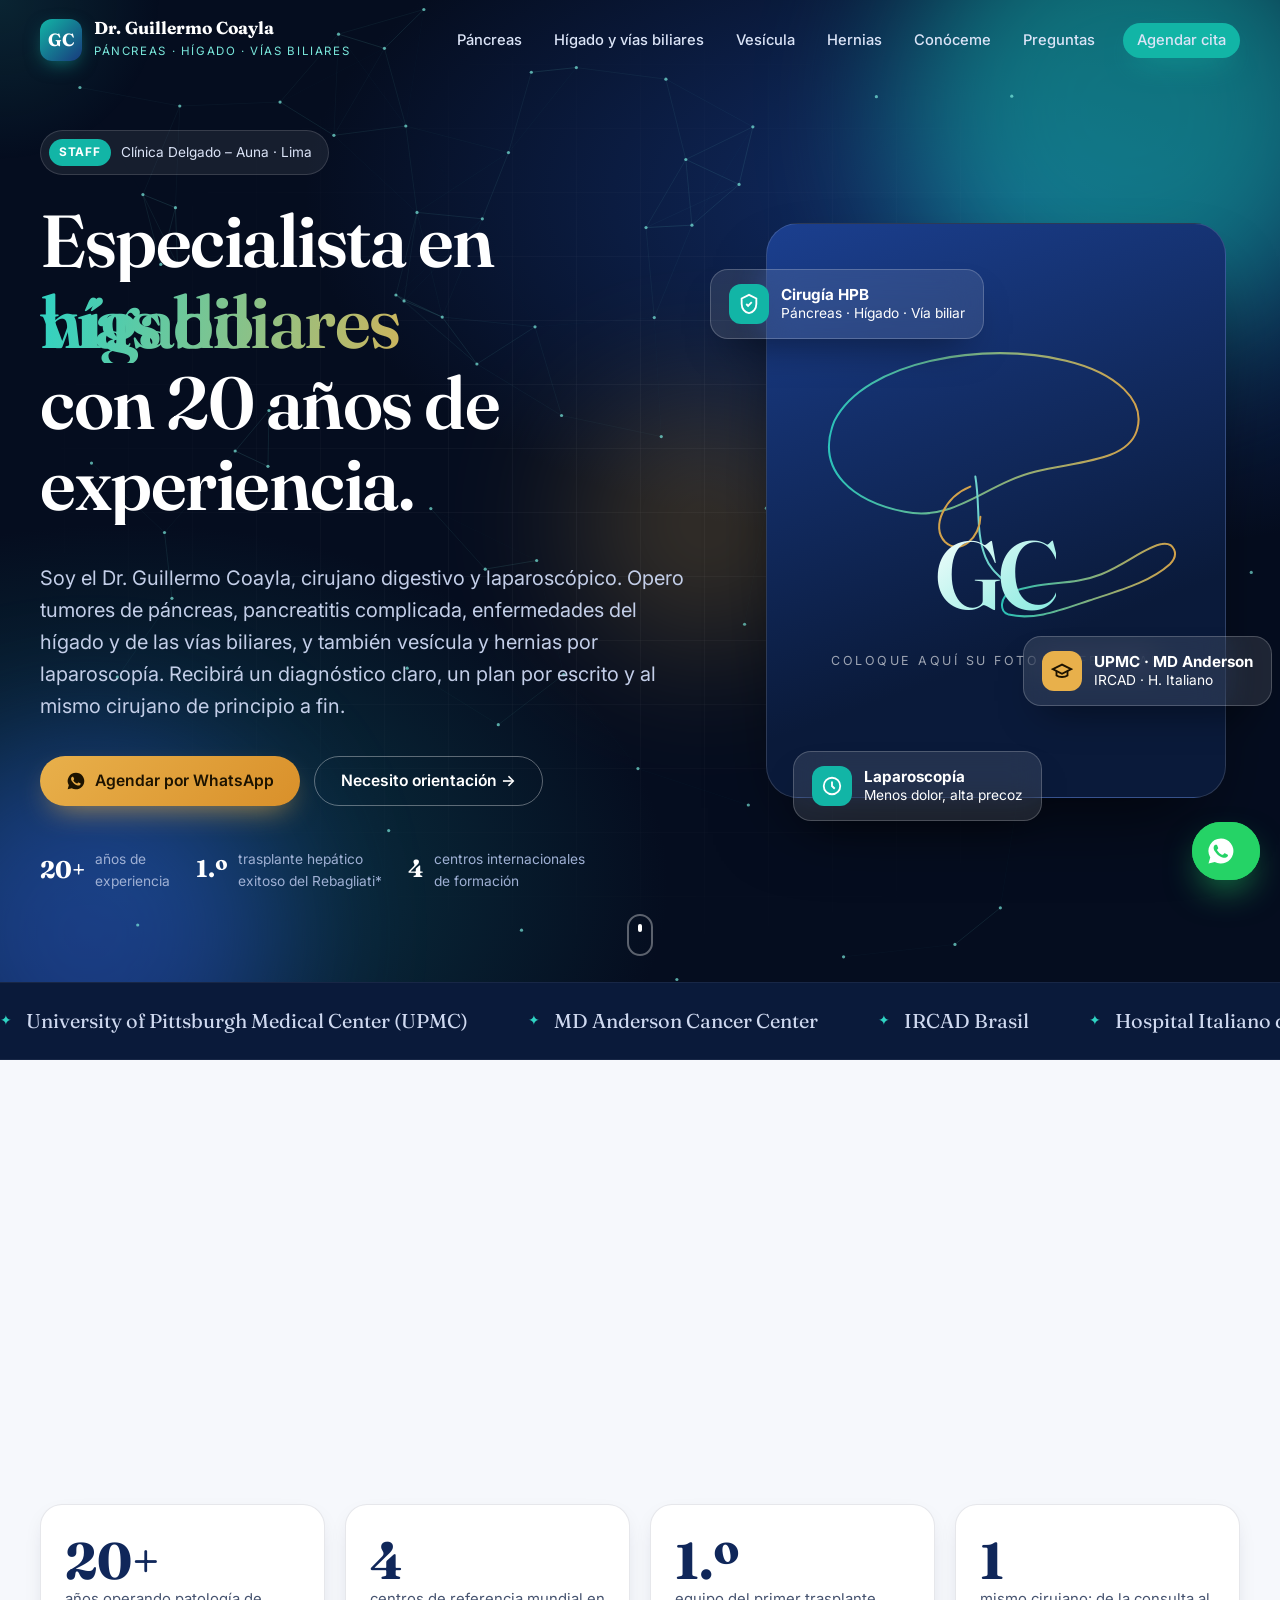
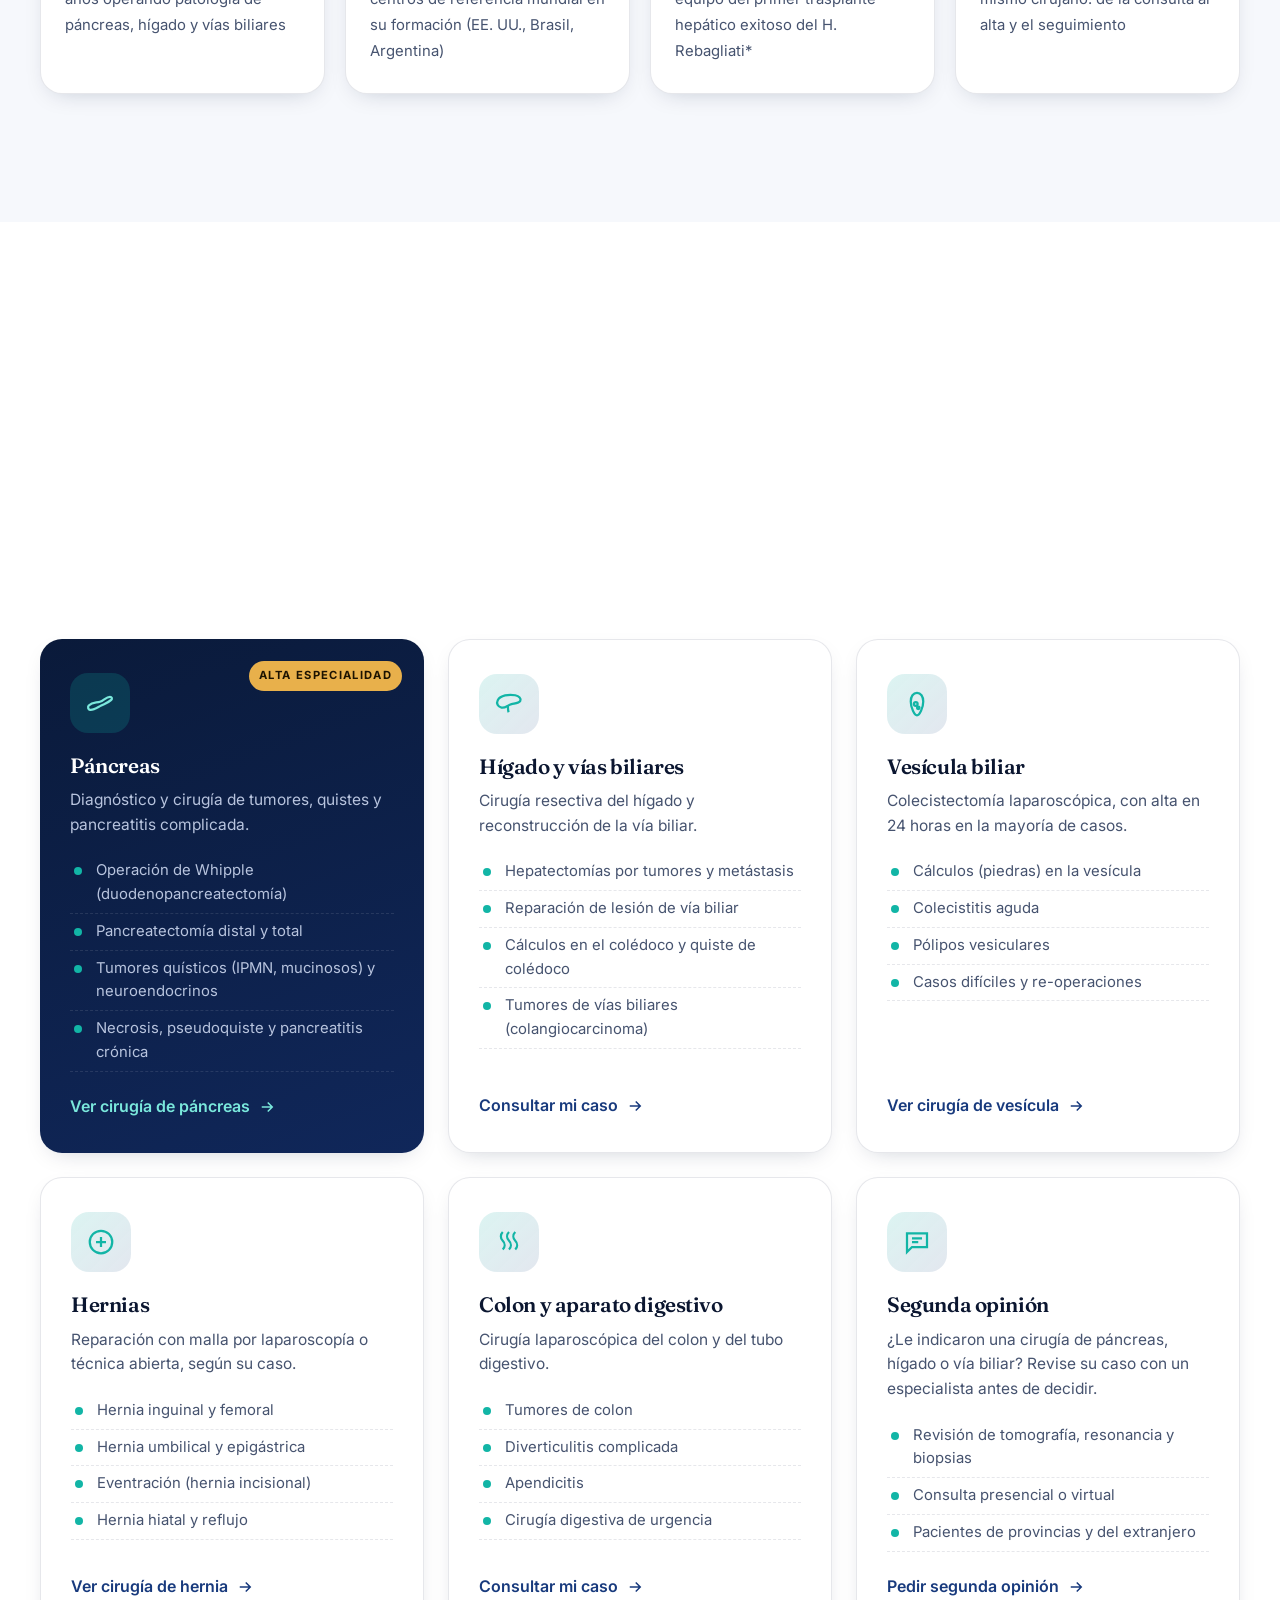
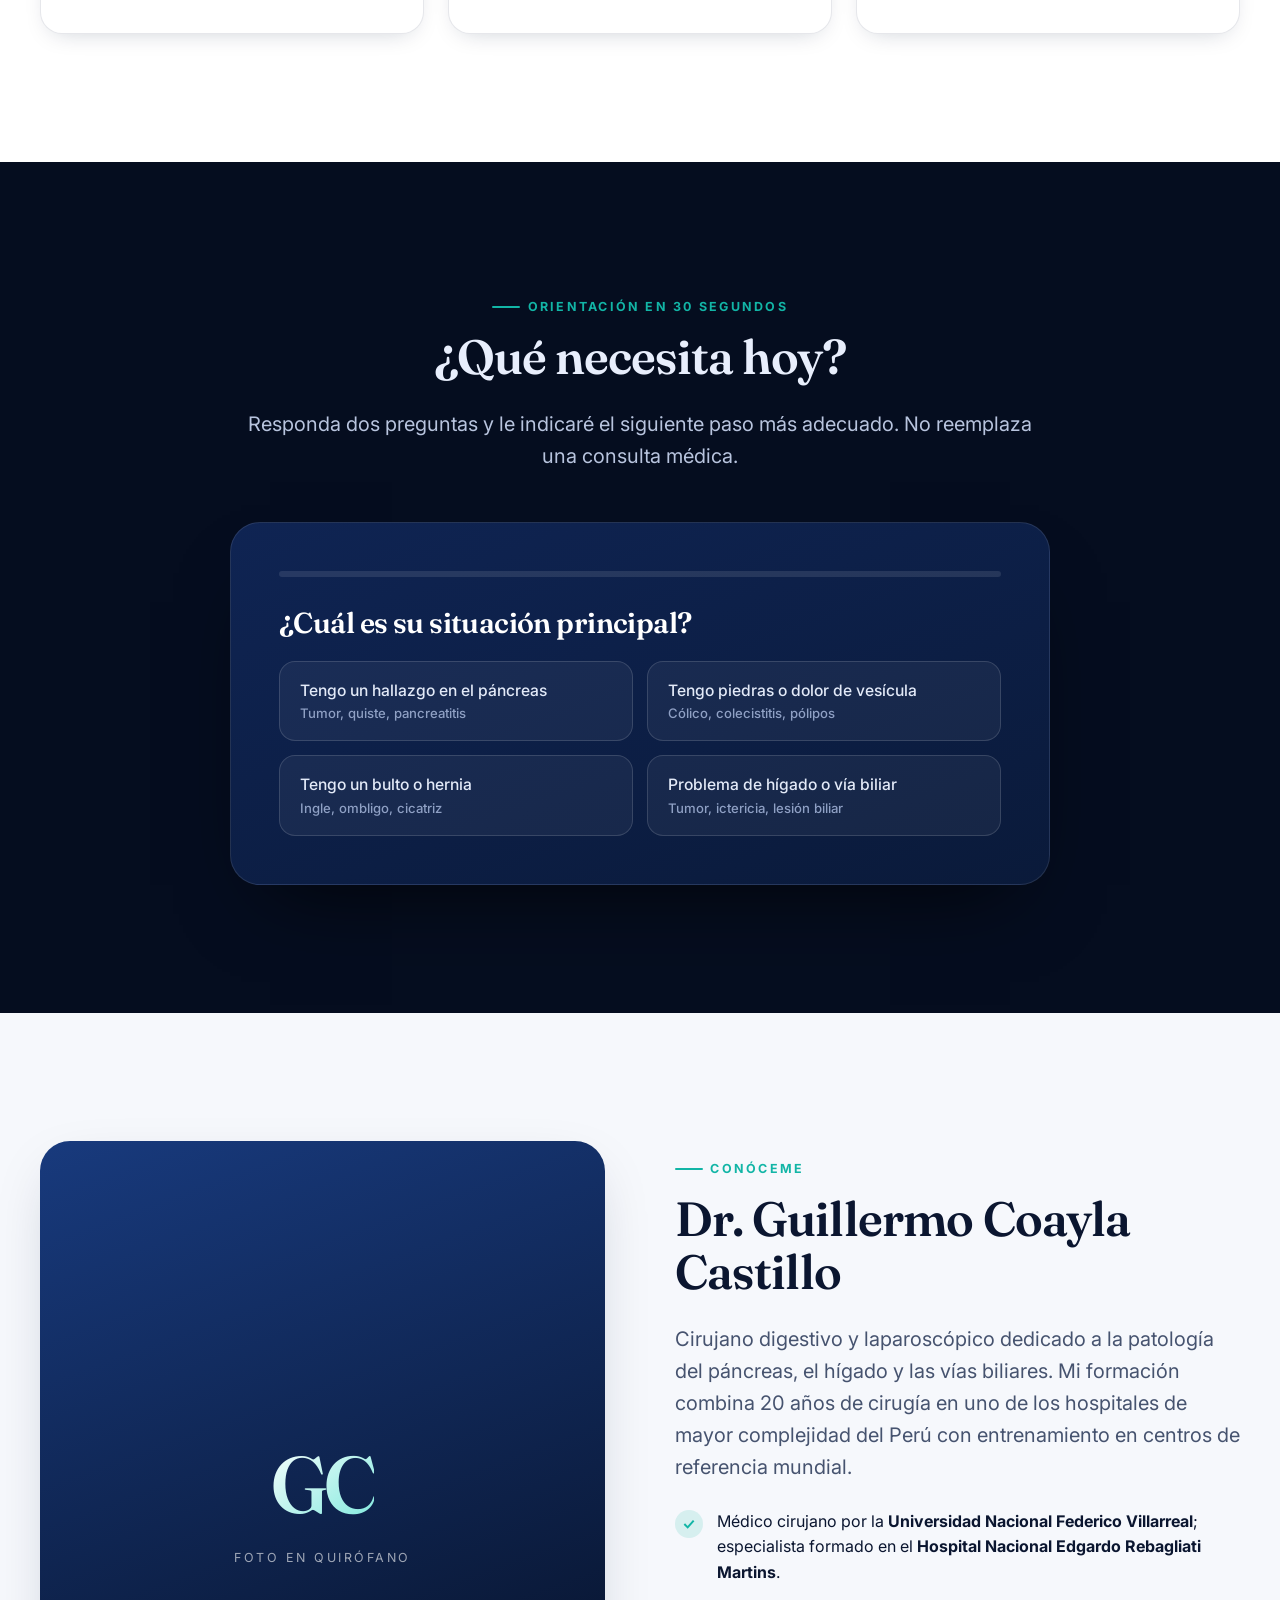
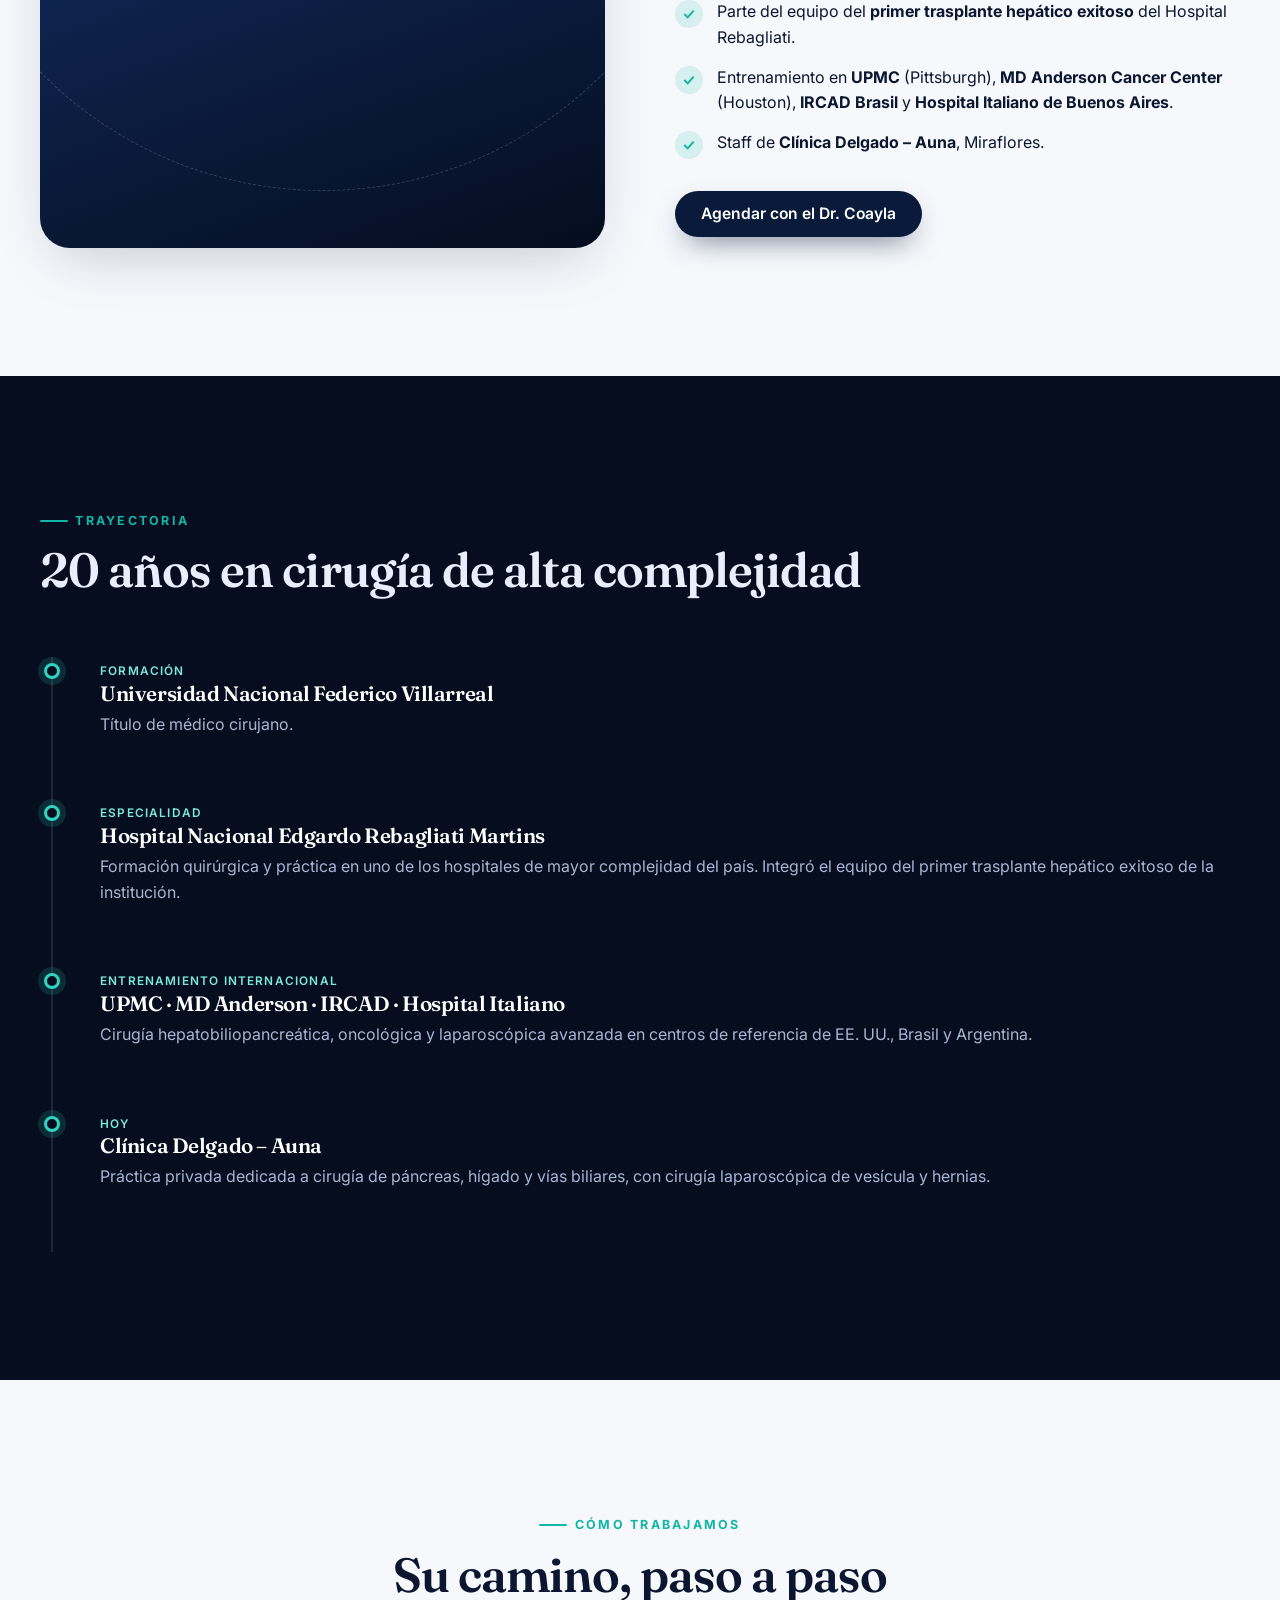
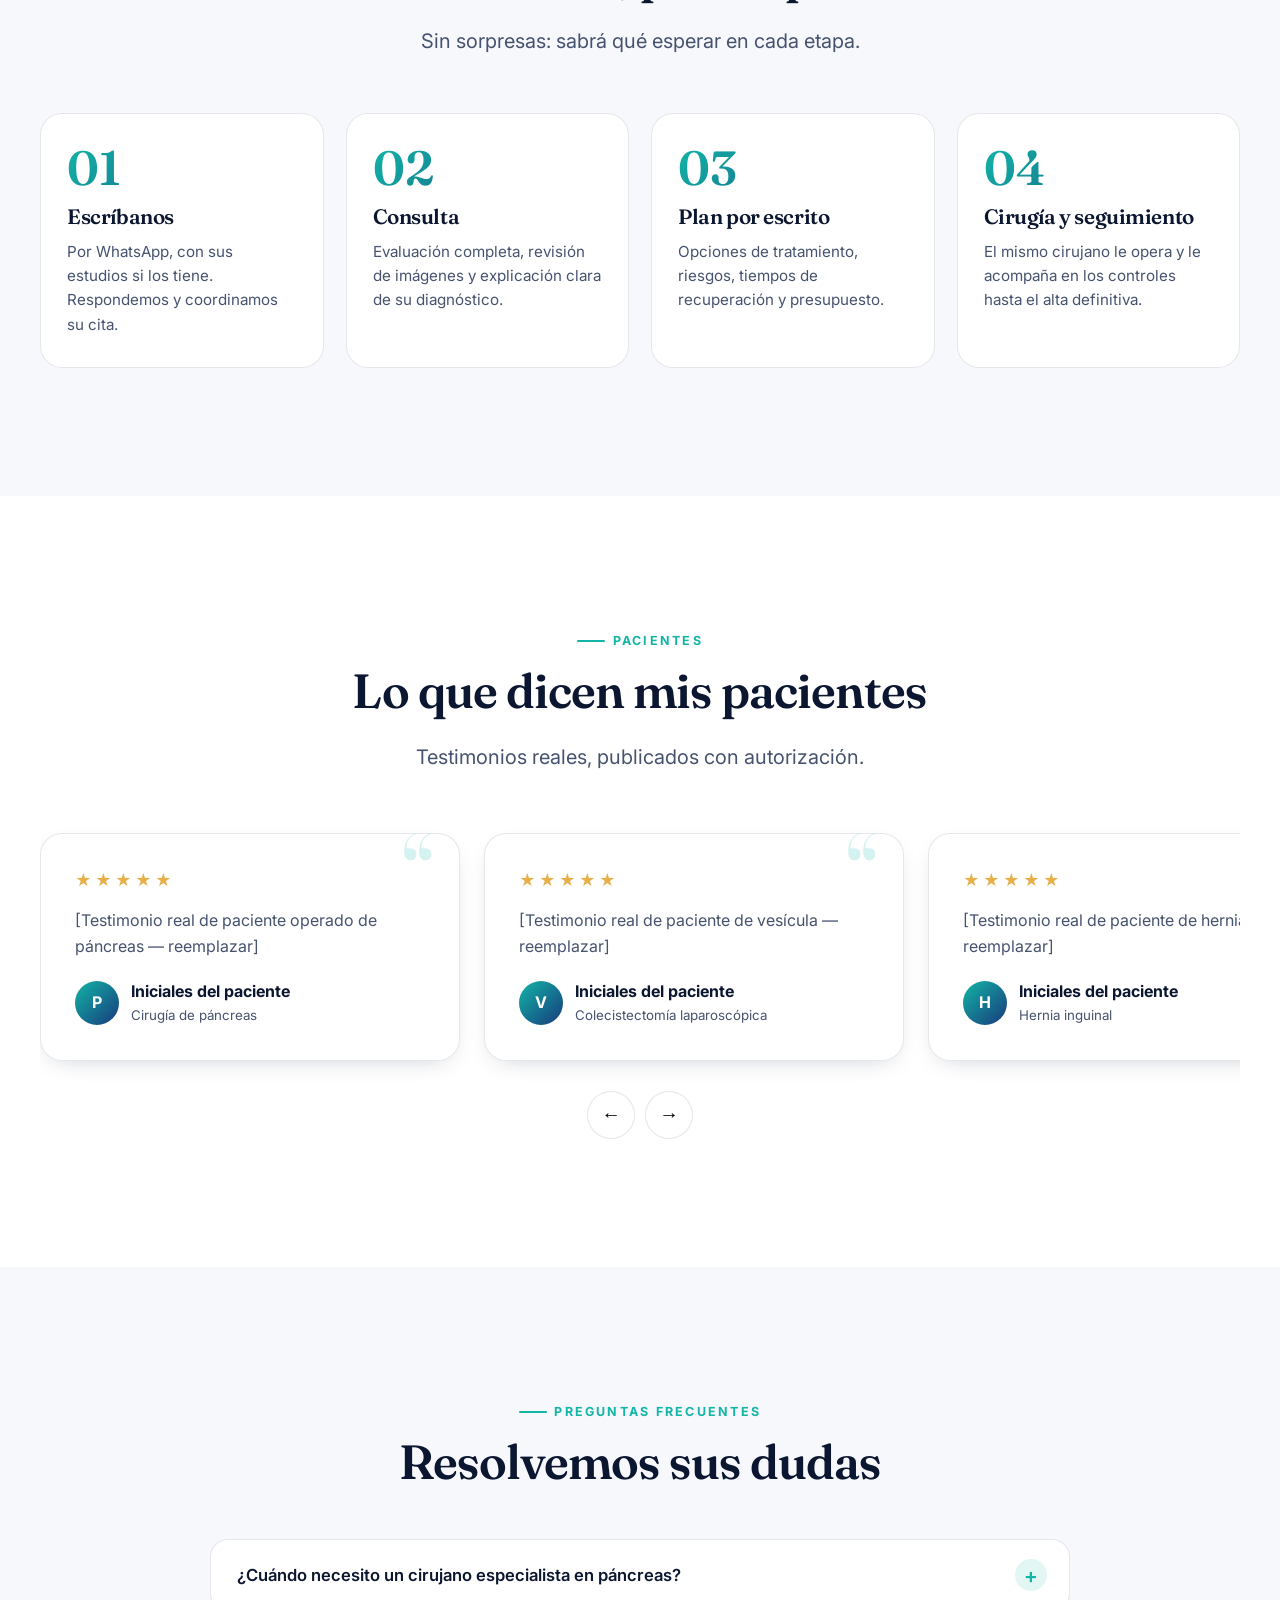
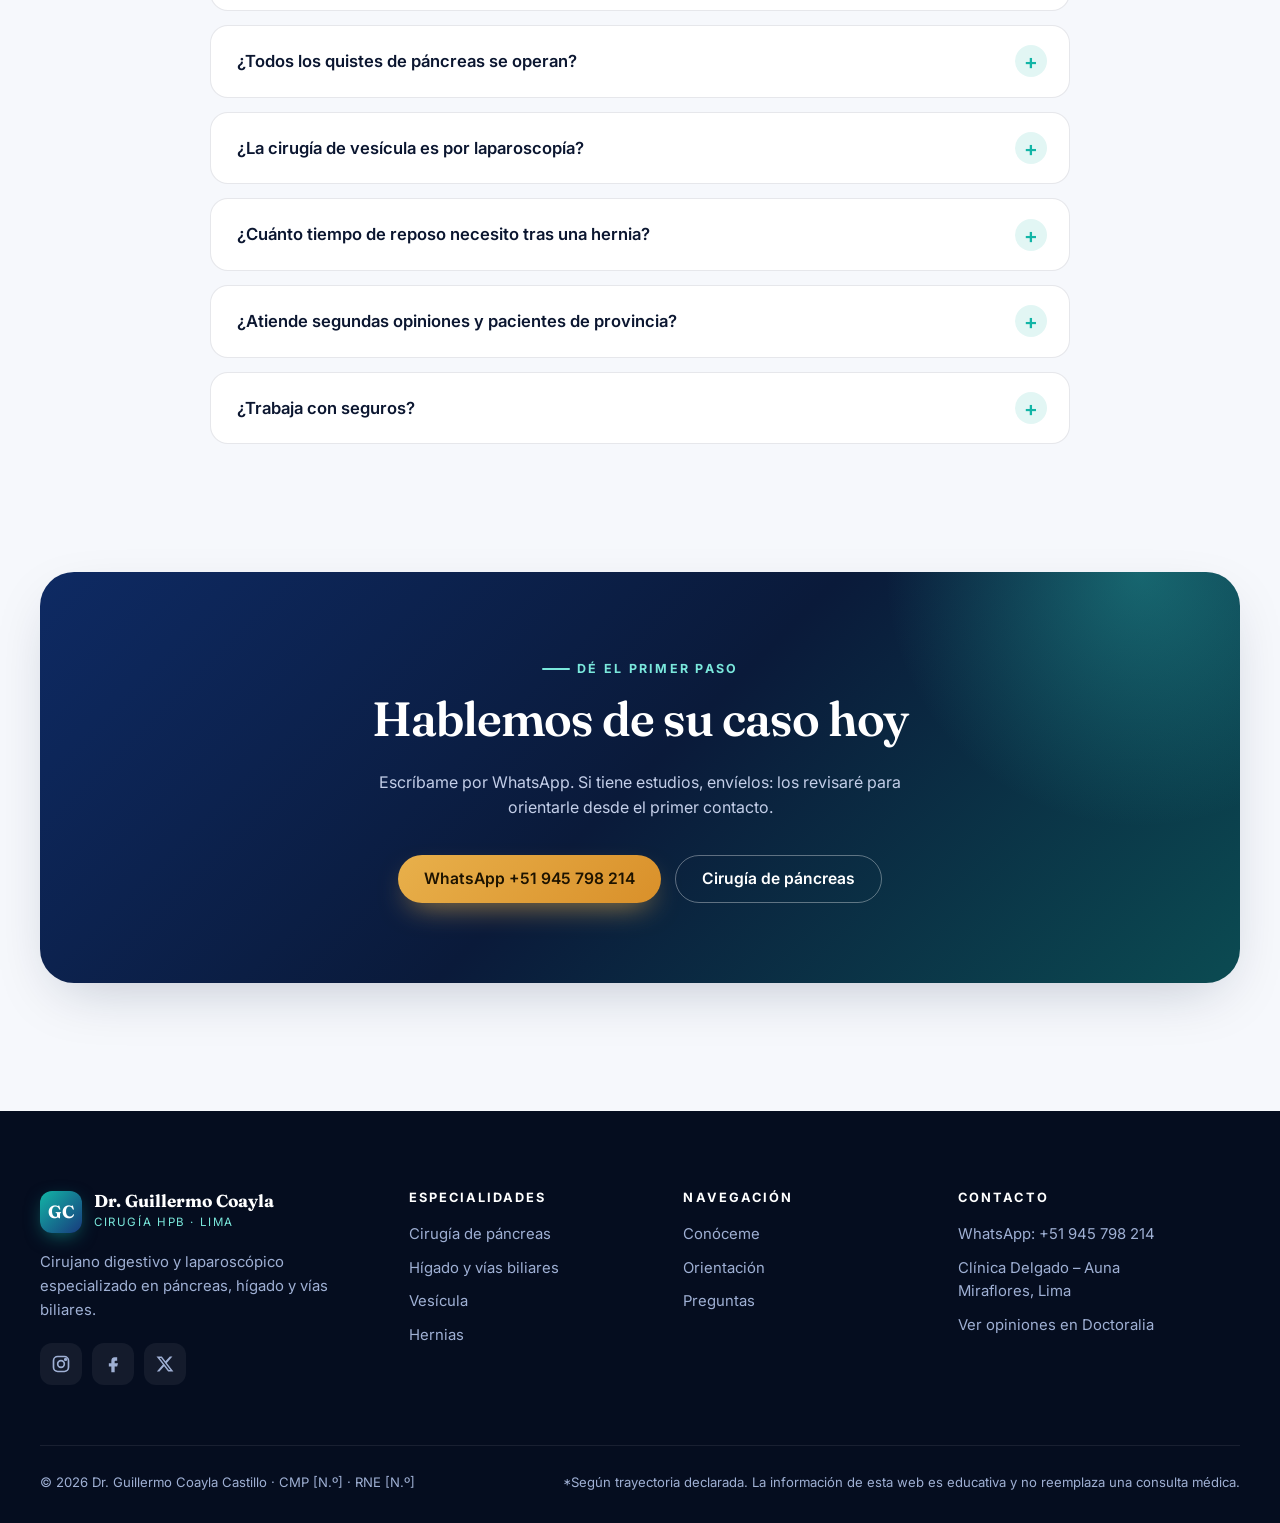
==== index.html @ bd3abee8 "Nueva web del Dr. Coayla: portada, páginas de páncreas, vesícula y hernias, y estrategia Sitio estát" ====
<!doctype html>
<html lang="es-PE">
<head>
  <meta charset="utf-8">
  <meta name="viewport" content="width=device-width, initial-scale=1">
  <title>Dr. Guillermo Coayla | Cirujano de Páncreas, Hígado y Vías Biliares en Lima</title>
  <meta name="description" content="Cirujano hepatobiliopancreático en Lima con 20 años de experiencia. Cirugía de páncreas (Whipple, pancreatectomía), hígado, vías biliares, vesícula y hernias por laparoscopía. Staff Clínica Delgado – Auna. Agenda por WhatsApp.">
  <meta name="keywords" content="cirujano de páncreas Lima, cirugía de páncreas Perú, operación de Whipple Lima, pancreatitis cirujano, cirujano hepatobiliar Lima, cirugía de vesícula laparoscópica Lima, cirugía de hernia Lima, lesión de vía biliar">
  <link rel="canonical" href="https://www.drcoayla.net/">
  <meta property="og:type" content="website">
  <meta property="og:title" content="Dr. Guillermo Coayla — Cirujano de Páncreas, Hígado y Vías Biliares">
  <meta property="og:description" content="20 años operando páncreas, hígado y vías biliares. Cirugía de vesícula y hernias por laparoscopía en Lima.">
  <meta property="og:url" content="https://www.drcoayla.net/">
  <meta property="og:image" content="https://www.drcoayla.net/assets/og-image.jpg">
  <meta property="og:locale" content="es_PE">
  <meta name="theme-color" content="#050d1f">
  <link rel="icon" href="assets/favicon.svg" type="image/svg+xml">
  <link rel="preconnect" href="https://fonts.googleapis.com">
  <link rel="preconnect" href="https://fonts.gstatic.com" crossorigin>
  <link href="https://fonts.googleapis.com/css2?family=Fraunces:opsz,wght@9..144,500;9..144,600;9..144,700&family=Inter:wght@400;500;600;700&display=swap" rel="stylesheet">
  <link rel="stylesheet" href="assets/styles.css">
  <script type="application/ld+json">
  {
    "@context": "https://schema.org",
    "@graph": [
      {
        "@type": "Physician",
        "@id": "https://www.drcoayla.net/#doctor",
        "name": "Dr. Guillermo Coayla Castillo",
        "description": "Cirujano digestivo y laparoscópico especializado en cirugía de páncreas, hígado y vías biliares en Lima, Perú.",
        "url": "https://www.drcoayla.net/",
        "telephone": "+51945798214",
        "medicalSpecialty": ["Surgical", "Gastroenterologic", "Oncologic"],
        "knowsAbout": ["Cirugía de páncreas", "Operación de Whipple", "Pancreatectomía distal", "Pancreatitis", "Cirugía hepática", "Lesión de vía biliar", "Colecistectomía laparoscópica", "Hernioplastía laparoscópica"],
        "alumniOf": [
          {"@type": "CollegeOrUniversity", "name": "Universidad Nacional Federico Villarreal"},
          {"@type": "Hospital", "name": "Hospital Nacional Edgardo Rebagliati Martins"}
        ],
        "hospitalAffiliation": {"@type": "Hospital", "name": "Clínica Delgado – Auna", "address": {"@type": "PostalAddress", "addressLocality": "Miraflores", "addressRegion": "Lima", "addressCountry": "PE"}},
        "address": {"@type": "PostalAddress", "addressLocality": "Lima", "addressCountry": "PE"},
        "areaServed": ["Lima", "Perú"],
        "sameAs": ["https://www.instagram.com/drcoayla/", "https://twitter.com/drcoayla", "https://www.facebook.com/DrGuillermoCoayla/", "https://www.doctoralia.pe/guillermo-coayla-castillo/cirujano-general/lima"]
      },
      {
        "@type": "FAQPage",
        "mainEntity": [
          {"@type": "Question", "name": "¿Cuándo necesito un cirujano especialista en páncreas?", "acceptedAnswer": {"@type": "Answer", "text": "Cuando una tomografía o resonancia muestra un tumor o quiste en el páncreas, ante pancreatitis complicada (necrosis, colecciones, pseudoquistes) o pancreatitis crónica con dolor que no cede. La cirugía pancreática obtiene mejores resultados en manos de cirujanos con alto volumen y experiencia específica."}},
          {"@type": "Question", "name": "¿La cirugía de vesícula es por laparoscopía?", "acceptedAnswer": {"@type": "Answer", "text": "Sí. La gran mayoría de colecistectomías se realizan por laparoscopía, con pequeñas incisiones, menos dolor y alta generalmente en 24 horas."}},
          {"@type": "Question", "name": "¿Atiende segundas opiniones?", "acceptedAnswer": {"@type": "Answer", "text": "Sí. Puede enviar sus informes e imágenes por WhatsApp para una revisión inicial y coordinar una consulta presencial o virtual."}}
        ]
      }
    ]
  }
  </script>
</head>
<body>
<a class="skip" href="#main">Saltar al contenido</a>
<div class="scroll-progress" aria-hidden="true"></div>

<!-- ================= HEADER ================= -->
<header class="header">
  <div class="container header__inner">
    <a href="index.html" class="brand" aria-label="Dr. Guillermo Coayla, inicio">
      <span class="brand__mark">GC</span>
      <span class="brand__text"><strong>Dr. Guillermo Coayla</strong><span>Páncreas · Hígado · Vías biliares</span></span>
    </a>
    <button class="nav-toggle" aria-label="Abrir menú" aria-expanded="false"><span></span></button>
    <nav class="nav" aria-label="Principal">
      <a href="pancreas.html">Páncreas</a>
      <a href="#especialidades">Hígado y vías biliares</a>
      <a href="vesicula.html">Vesícula</a>
      <a href="hernias.html">Hernias</a>
      <a href="#conoceme">Conóceme</a>
      <a href="#faq">Preguntas</a>
      <a class="btn btn--sm" data-magnetic data-wa="Hola Dr. Coayla, quisiera agendar una consulta.">Agendar cita</a>
    </nav>
  </div>
</header>

<main id="main">
<!-- ================= HERO ================= -->
<section class="hero">
  <div class="hero__blobs" aria-hidden="true"><div class="blob blob--1"></div><div class="blob blob--2"></div><div class="blob blob--3"></div></div>
  <div class="hero__grid-bg" aria-hidden="true"></div>
  <canvas id="particles" aria-hidden="true"></canvas>

  <div class="container hero__inner">
    <div>
      <div class="hero__badge"><b>STAFF</b> Clínica Delgado – Auna · Lima</div>
      <h1>
        <span class="line"><span>Especialista en</span></span>
        <span class="line"><span class="rotator" aria-live="polite">
          <span class="grad-text">páncreas</span><span class="grad-text">hígado</span><span class="grad-text">vías biliares</span><span class="grad-text">vesícula</span>
        </span></span>
        <span class="line"><span>con 20 años de experiencia.</span></span>
      </h1>
      <p class="lead">Soy el Dr. Guillermo Coayla, cirujano digestivo y laparoscópico. Opero tumores de páncreas, pancreatitis complicada, enfermedades del hígado y de las vías biliares, y también vesícula y hernias por laparoscopía. Recibirá un diagnóstico claro, un plan por escrito y al mismo cirujano de principio a fin.</p>
      <div class="hero__ctas">
        <a class="btn btn--gold" data-magnetic data-wa="Hola Dr. Coayla, quisiera agendar una consulta.">
          <svg viewBox="0 0 24 24" fill="currentColor" aria-hidden="true"><path d="M12 2a10 10 0 0 0-8.6 15.1L2 22l5-1.3A10 10 0 1 0 12 2Zm5.3 14.2c-.2.6-1.3 1.2-1.8 1.2-.5.1-1 .2-3.4-.7-2.9-1.1-4.7-4.1-4.8-4.3-.1-.2-1.2-1.5-1.2-2.9s.7-2 1-2.3c.2-.3.5-.3.7-.3h.5c.2 0 .4 0 .6.5l.8 2c.1.2.1.4 0 .5l-.3.5-.4.4c-.1.2-.3.3-.1.6.2.3.8 1.3 1.7 2.1 1.1 1 2.1 1.3 2.4 1.5.3.1.5.1.6-.1l.9-1c.2-.3.4-.2.6-.1l1.9.9c.3.1.5.2.5.3.1.2.1.7-.1 1.2Z"/></svg>
          Agendar por WhatsApp
        </a>
        <a class="btn btn--ghost" href="#orientacion" data-magnetic>Necesito orientación →</a>
      </div>
      <div class="hero__trust">
        <div><strong data-count="20" data-suffix="+">20+</strong> años de<br>experiencia</div>
        <div><strong>1.º</strong> trasplante hepático<br>exitoso del Rebagliati*</div>
        <div><strong data-count="4">4</strong> centros internacionales<br>de formación</div>
      </div>
    </div>

    <div class="hero__visual" aria-hidden="true">
      <div class="portrait">
        <img src="assets/dr-coayla.jpg" alt="" data-fallback>
        <div class="portrait__fallback">
          <svg class="organ-svg" viewBox="0 0 400 400">
            <defs><linearGradient id="g1" x1="0" x2="1"><stop offset="0" stop-color="#2fd3c3"/><stop offset="1" stop-color="#e8b04b"/></linearGradient></defs>
            <!-- hígado estilizado -->
            <path class="draw" stroke="url(#g1)" d="M40 150c30-60 150-80 230-60 50 12 80 40 70 70-10 30-60 30-100 40-50 12-80 50-130 40-50-10-90-40-70-90Z"/>
            <!-- vía biliar -->
            <path class="draw" stroke="#7ae8dc" style="animation-delay:1.2s" d="M180 205c5 30 0 55 10 80 6 16 20 22 30 36"/>
            <!-- vesícula -->
            <path class="draw" stroke="#e8b04b" style="animation-delay:1.6s" d="M175 215c-25 10-40 40-25 55 15 14 35-5 35-25"/>
            <!-- páncreas -->
            <path class="draw" stroke="url(#g1)" style="animation-delay:2s" d="M215 320c30-12 60-6 90-18 25-10 45-28 60-30 12-2 18 10 8 20-20 18-50 26-80 36-30 10-55 20-80 14-10-3-8-18 2-22Z"/>
          </svg>
          <div style="position:absolute;bottom:22%;left:0;right:0"><span>GC</span><small>Coloque aquí su foto profesional</small></div>
        </div>
      </div>
      <div class="float-card float-card--1">
        <span class="ic"><svg viewBox="0 0 24 24" fill="none" stroke="currentColor" stroke-width="2"><path d="M12 2 4 6v6c0 5 3.4 9.4 8 10 4.6-.6 8-5 8-10V6l-8-4Z"/><path d="m9 12 2 2 4-4"/></svg></span>
        <div><strong>Cirugía HPB</strong>Páncreas · Hígado · Vía biliar</div>
      </div>
      <div class="float-card float-card--2">
        <span class="ic"><svg viewBox="0 0 24 24" fill="none" stroke="currentColor" stroke-width="2"><path d="M22 10 12 5 2 10l10 5 10-5Z"/><path d="M6 12v5c3 2 9 2 12 0v-5"/></svg></span>
        <div><strong>UPMC · MD Anderson</strong>IRCAD · H. Italiano</div>
      </div>
      <div class="float-card float-card--3">
        <span class="ic"><svg viewBox="0 0 24 24" fill="none" stroke="currentColor" stroke-width="2"><circle cx="12" cy="12" r="9"/><path d="M12 7v5l3 3"/></svg></span>
        <div><strong>Laparoscopía</strong>Menos dolor, alta precoz</div>
      </div>
    </div>
  </div>
  <div class="scroll-cue" aria-hidden="true"></div>
</section>

<!-- ================= MARQUEE ================= -->
<div class="marquee" aria-label="Formación y experiencia">
  <div class="marquee__track">
    <span class="marquee__item">University of Pittsburgh Medical Center (UPMC)</span>
    <span class="marquee__item">MD Anderson Cancer Center</span>
    <span class="marquee__item">IRCAD Brasil</span>
    <span class="marquee__item">Hospital Italiano de Buenos Aires</span>
    <span class="marquee__item">Hospital Nacional Edgardo Rebagliati Martins</span>
    <span class="marquee__item">Universidad Nacional Federico Villarreal</span>
    <span class="marquee__item">Clínica Delgado – Auna</span>
    <span class="marquee__item" aria-hidden="true">University of Pittsburgh Medical Center (UPMC)</span>
    <span class="marquee__item" aria-hidden="true">MD Anderson Cancer Center</span>
    <span class="marquee__item" aria-hidden="true">IRCAD Brasil</span>
    <span class="marquee__item" aria-hidden="true">Hospital Italiano de Buenos Aires</span>
    <span class="marquee__item" aria-hidden="true">Hospital Nacional Edgardo Rebagliati Martins</span>
    <span class="marquee__item" aria-hidden="true">Universidad Nacional Federico Villarreal</span>
    <span class="marquee__item" aria-hidden="true">Clínica Delgado – Auna</span>
  </div>
</div>

<!-- ================= POR QUÉ UN ESPECIALISTA ================= -->
<section class="section">
  <div class="container">
    <div class="center" data-reveal>
      <span class="eyebrow">Por qué importa elegir bien</span>
      <h2>En cirugía de páncreas, <span class="grad-text">la experiencia del cirujano</span> cambia el resultado.</h2>
      <p class="lead">La evidencia internacional es consistente: las operaciones complejas de páncreas, hígado y vía biliar tienen menos complicaciones cuando las realiza un equipo especializado y con volumen. Por eso dedico mi práctica a esta región del cuerpo.</p>
    </div>
    <div class="stats">
      <div class="stat" data-delay="0"><strong data-count="20" data-suffix="+">20+</strong><span>años operando patología de páncreas, hígado y vías biliares</span></div>
      <div class="stat" data-delay="120"><strong data-count="4">4</strong><span>centros de referencia mundial en su formación (EE. UU., Brasil, Argentina)</span></div>
      <div class="stat" data-delay="240"><strong>1.º</strong><span>equipo del primer trasplante hepático exitoso del H. Rebagliati*</span></div>
      <div class="stat" data-delay="360"><strong>1</strong><span>mismo cirujano: de la consulta al alta y el seguimiento</span></div>
    </div>
  </div>
</section>

<!-- ================= ESPECIALIDADES ================= -->
<section class="section section--alt" id="especialidades">
  <div class="container">
    <div data-reveal>
      <span class="eyebrow">Especialidades</span>
      <h2>Lo que opero, de lo complejo<br>a lo más frecuente.</h2>
      <p class="lead">Mi enfoque es la cirugía hepatobiliopancreática. Esa misma precisión es la que aplico a una cirugía de vesícula o de hernia.</p>
    </div>
    <div class="cards">
      <article class="card card--featured" data-tilt data-reveal data-delay="0">
        <span class="tag">Alta especialidad</span>
        <div class="card__icon"><svg viewBox="0 0 24 24" fill="none" stroke="currentColor" stroke-width="1.8"><path d="M3 14c3-3 6-2 9-3s5-4 8-4c1.5 0 2 1.5 1 2.5-2 2-5 3-8 4.5S7 18 4 17.5c-1.5-.3-2-2.3-1-3.5Z"/></svg></div>
        <h3>Páncreas</h3>
        <p>Diagnóstico y cirugía de tumores, quistes y pancreatitis complicada.</p>
        <ul>
          <li>Operación de Whipple (duodenopancreatectomía)</li>
          <li>Pancreatectomía distal y total</li>
          <li>Tumores quísticos (IPMN, mucinosos) y neuroendocrinos</li>
          <li>Necrosis, pseudoquiste y pancreatitis crónica</li>
        </ul>
        <a class="card__link" href="pancreas.html">Ver cirugía de páncreas <svg viewBox="0 0 24 24" fill="none" stroke="currentColor" stroke-width="2"><path d="M5 12h14M13 6l6 6-6 6"/></svg></a>
      </article>
      <article class="card" data-tilt data-reveal data-delay="120">
        <div class="card__icon"><svg viewBox="0 0 24 24" fill="none" stroke="currentColor" stroke-width="1.8"><path d="M3 9c2-4 9-5 14-4 3 .7 5 2.5 4 4.5-1 2-4.5 2-7 2.6-3 .8-5 3.4-8 2.8C3 14.3 1.7 11.5 3 9Z"/><path d="M11 13c.3 2 0 4 .7 5.6"/></svg></div>
        <h3>Hígado y vías biliares</h3>
        <p>Cirugía resectiva del hígado y reconstrucción de la vía biliar.</p>
        <ul>
          <li>Hepatectomías por tumores y metástasis</li>
          <li>Reparación de lesión de vía biliar</li>
          <li>Cálculos en el colédoco y quiste de colédoco</li>
          <li>Tumores de vías biliares (colangiocarcinoma)</li>
        </ul>
        <a class="card__link" data-wa="Hola Dr. Coayla, quisiera una evaluación por un problema de hígado o vías biliares.">Consultar mi caso <svg viewBox="0 0 24 24" fill="none" stroke="currentColor" stroke-width="2"><path d="M5 12h14M13 6l6 6-6 6"/></svg></a>
      </article>
      <article class="card" data-tilt data-reveal data-delay="240">
        <div class="card__icon"><svg viewBox="0 0 24 24" fill="none" stroke="currentColor" stroke-width="1.8"><path d="M12 3c-3 0-5 3-5 7 0 5 3 11 5 11s5-6 5-11c0-4-2-7-5-7Z"/><circle cx="11" cy="12" r="1.5"/><circle cx="13" cy="15" r="1"/></svg></div>
        <h3>Vesícula biliar</h3>
        <p>Colecistectomía laparoscópica, con alta en 24 horas en la mayoría de casos.</p>
        <ul>
          <li>Cálculos (piedras) en la vesícula</li>
          <li>Colecistitis aguda</li>
          <li>Pólipos vesiculares</li>
          <li>Casos difíciles y re-operaciones</li>
        </ul>
        <a class="card__link" href="vesicula.html">Ver cirugía de vesícula <svg viewBox="0 0 24 24" fill="none" stroke="currentColor" stroke-width="2"><path d="M5 12h14M13 6l6 6-6 6"/></svg></a>
      </article>
      <article class="card" data-tilt data-reveal data-delay="0">
        <div class="card__icon"><svg viewBox="0 0 24 24" fill="none" stroke="currentColor" stroke-width="1.8"><circle cx="12" cy="12" r="9"/><path d="M8 12h8M12 8v8"/></svg></div>
        <h3>Hernias</h3>
        <p>Reparación con malla por laparoscopía o técnica abierta, según su caso.</p>
        <ul>
          <li>Hernia inguinal y femoral</li>
          <li>Hernia umbilical y epigástrica</li>
          <li>Eventración (hernia incisional)</li>
          <li>Hernia hiatal y reflujo</li>
        </ul>
        <a class="card__link" href="hernias.html">Ver cirugía de hernia <svg viewBox="0 0 24 24" fill="none" stroke="currentColor" stroke-width="2"><path d="M5 12h14M13 6l6 6-6 6"/></svg></a>
      </article>
      <article class="card" data-tilt data-reveal data-delay="120">
        <div class="card__icon"><svg viewBox="0 0 24 24" fill="none" stroke="currentColor" stroke-width="1.8"><path d="M7 4c-2 2-2 5 0 7s2 5 0 7M12 4c-2 2-2 5 0 7s2 5 0 7M17 4c-2 2-2 5 0 7s2 5 0 7"/></svg></div>
        <h3>Colon y aparato digestivo</h3>
        <p>Cirugía laparoscópica del colon y del tubo digestivo.</p>
        <ul>
          <li>Tumores de colon</li>
          <li>Diverticulitis complicada</li>
          <li>Apendicitis</li>
          <li>Cirugía digestiva de urgencia</li>
        </ul>
        <a class="card__link" data-wa="Hola Dr. Coayla, quisiera una evaluación por un problema de colon o digestivo.">Consultar mi caso <svg viewBox="0 0 24 24" fill="none" stroke="currentColor" stroke-width="2"><path d="M5 12h14M13 6l6 6-6 6"/></svg></a>
      </article>
      <article class="card" data-tilt data-reveal data-delay="240">
        <div class="card__icon"><svg viewBox="0 0 24 24" fill="none" stroke="currentColor" stroke-width="1.8"><path d="M4 5h16v11H8l-4 4V5Z"/><path d="M8 9h8M8 12h5"/></svg></div>
        <h3>Segunda opinión</h3>
        <p>¿Le indicaron una cirugía de páncreas, hígado o vía biliar? Revise su caso con un especialista antes de decidir.</p>
        <ul>
          <li>Revisión de tomografía, resonancia y biopsias</li>
          <li>Consulta presencial o virtual</li>
          <li>Pacientes de provincias y del extranjero</li>
        </ul>
        <a class="card__link" data-wa="Hola Dr. Coayla, quisiera una segunda opinión. Tengo informes e imágenes para enviarle.">Pedir segunda opinión <svg viewBox="0 0 24 24" fill="none" stroke="currentColor" stroke-width="2"><path d="M5 12h14M13 6l6 6-6 6"/></svg></a>
      </article>
    </div>
  </div>
</section>

<!-- ================= QUIZ / ORIENTACIÓN ================= -->
<section class="section section--dark" id="orientacion">
  <div class="container">
    <div class="center" data-reveal>
      <span class="eyebrow">Orientación en 30 segundos</span>
      <h2>¿Qué necesita hoy?</h2>
      <p class="lead">Responda dos preguntas y le indicaré el siguiente paso más adecuado. No reemplaza una consulta médica.</p>
    </div>
    <div class="quiz" data-reveal="zoom">
      <div class="quiz__progress"><span></span></div>

      <div class="quiz__step is-active" id="q1">
        <h3>¿Cuál es su situación principal?</h3>
        <div class="quiz__opts">
          <button class="quiz__opt" data-next="q-pan">Tengo un hallazgo en el páncreas<small>Tumor, quiste, pancreatitis</small></button>
          <button class="quiz__opt" data-next="q-ves">Tengo piedras o dolor de vesícula<small>Cólico, colecistitis, pólipos</small></button>
          <button class="quiz__opt" data-next="q-her">Tengo un bulto o hernia<small>Ingle, ombligo, cicatriz</small></button>
          <button class="quiz__opt" data-next="r-hig">Problema de hígado o vía biliar<small>Tumor, ictericia, lesión biliar</small></button>
        </div>
      </div>

      <div class="quiz__step" id="q-pan">
        <h3>¿En qué punto está?</h3>
        <div class="quiz__opts">
          <button class="quiz__opt" data-next="r-pan">Ya tengo tomografía o resonancia</button>
          <button class="quiz__opt" data-next="r-pan">Me indicaron una cirugía y quiero otra opinión</button>
          <button class="quiz__opt" data-next="r-urg">Tengo dolor intenso, vómitos o fiebre ahora</button>
          <button class="quiz__opt" data-next="r-pan">Aún no tengo estudios</button>
        </div>
      </div>

      <div class="quiz__step" id="q-ves">
        <h3>¿Cómo son sus síntomas?</h3>
        <div class="quiz__opts">
          <button class="quiz__opt" data-next="r-ves">Cólicos después de comer, van y vienen</button>
          <button class="quiz__opt" data-next="r-ves">No tengo síntomas, salió en una ecografía</button>
          <button class="quiz__opt" data-next="r-urg">Dolor fuerte que no pasa, fiebre o piel amarilla</button>
          <button class="quiz__opt" data-next="r-ves">Ya me dijeron que debo operarme</button>
        </div>
      </div>

      <div class="quiz__step" id="q-her">
        <h3>¿Cómo describe su hernia?</h3>
        <div class="quiz__opts">
          <button class="quiz__opt" data-next="r-her">Bulto que aparece al pujar y se reduce</button>
          <button class="quiz__opt" data-next="r-her">Me molesta y está creciendo</button>
          <button class="quiz__opt" data-next="r-urg">Está dura, muy dolorosa y no regresa</button>
          <button class="quiz__opt" data-next="r-her">Me operaron antes y volvió a salir</button>
        </div>
      </div>

      <div class="quiz__step quiz__result" id="r-pan">
        <h3>Le recomiendo una evaluación de páncreas con sus estudios</h3>
        <p>Envíe sus informes e imágenes por WhatsApp. Revisaré su caso y le propondré el mejor camino, que no siempre es operar.</p>
        <a class="btn btn--gold" data-wa="Hola Dr. Coayla, tengo un hallazgo en el páncreas y quisiera una evaluación. Le envío mis estudios.">Enviar mis estudios</a>
        <a class="btn btn--ghost" href="pancreas.html">Leer sobre cirugía de páncreas</a>
        <p class="quiz__note"><button class="btn btn--ghost btn--sm" data-restart>Volver a empezar</button></p>
      </div>
      <div class="quiz__step quiz__result" id="r-ves">
        <h3>Su caso parece candidato a evaluación de vesícula</h3>
        <p>La colecistectomía laparoscópica es segura y con alta rápida. Agende una consulta y traiga su ecografía.</p>
        <a class="btn btn--gold" data-wa="Hola Dr. Coayla, tengo problemas de vesícula y quisiera agendar una consulta.">Agendar consulta de vesícula</a>
        <a class="btn btn--ghost" href="vesicula.html">Cómo es la cirugía</a>
        <p class="quiz__note"><button class="btn btn--ghost btn--sm" data-restart>Volver a empezar</button></p>
      </div>
      <div class="quiz__step quiz__result" id="r-her">
        <h3>Le recomiendo una evaluación de hernia</h3>
        <p>Las hernias no desaparecen solas. Repararlas a tiempo evita complicaciones y permite una cirugía más sencilla.</p>
        <a class="btn btn--gold" data-wa="Hola Dr. Coayla, tengo una hernia y quisiera agendar una evaluación.">Agendar evaluación de hernia</a>
        <a class="btn btn--ghost" href="hernias.html">Cómo es la cirugía</a>
        <p class="quiz__note"><button class="btn btn--ghost btn--sm" data-restart>Volver a empezar</button></p>
      </div>
      <div class="quiz__step quiz__result" id="r-hig">
        <h3>Le recomiendo una evaluación hepatobiliar</h3>
        <p>Envíe sus estudios (ecografía, tomografía, resonancia, análisis) para revisar su caso.</p>
        <a class="btn btn--gold" data-wa="Hola Dr. Coayla, tengo un problema de hígado o vías biliares y quisiera una evaluación.">Enviar mi caso</a>
        <p class="quiz__note"><button class="btn btn--ghost btn--sm" data-restart>Volver a empezar</button></p>
      </div>
      <div class="quiz__step quiz__result" id="r-urg">
        <h3>⚠️ Esto puede ser una urgencia</h3>
        <p>Dolor intenso persistente, fiebre, piel u ojos amarillos o una hernia dura que no regresa requieren atención inmediata. Acuda a Emergencia de la clínica más cercana y, si lo desea, escríbame para coordinar.</p>
        <a class="btn btn--gold" data-wa="Hola Dr. Coayla, tengo síntomas de urgencia y necesito orientación.">Escribir ahora</a>
        <p class="quiz__note"><button class="btn btn--ghost btn--sm" data-restart>Volver a empezar</button></p>
      </div>
    </div>
  </div>
</section>

<!-- ================= CONÓCEME ================= -->
<section class="section" id="conoceme">
  <div class="container split">
    <div class="about-photo" data-reveal="left">
      <div class="about-photo__ring" aria-hidden="true"></div>
      <img src="assets/dr-coayla-quirofano.jpg" alt="Dr. Guillermo Coayla en sala de operaciones" data-fallback>
      <div class="portrait__fallback"><div><span>GC</span><small>Foto en quirófano</small></div></div>
    </div>
    <div data-reveal="right">
      <span class="eyebrow">Conóceme</span>
      <h2>Dr. Guillermo Coayla Castillo</h2>
      <p class="lead">Cirujano digestivo y laparoscópico dedicado a la patología del páncreas, el hígado y las vías biliares. Mi formación combina 20 años de cirugía en uno de los hospitales de mayor complejidad del Perú con entrenamiento en centros de referencia mundial.</p>
      <ul class="checklist">
        <li><span class="ck"><svg viewBox="0 0 24 24" fill="none" stroke="currentColor" stroke-width="3"><path d="m5 12 5 5 9-10"/></svg></span><span>Médico cirujano por la <strong>Universidad Nacional Federico Villarreal</strong>; especialista formado en el <strong>Hospital Nacional Edgardo Rebagliati Martins</strong>.</span></li>
        <li><span class="ck"><svg viewBox="0 0 24 24" fill="none" stroke="currentColor" stroke-width="3"><path d="m5 12 5 5 9-10"/></svg></span><span>Parte del equipo del <strong>primer trasplante hepático exitoso</strong> del Hospital Rebagliati.</span></li>
        <li><span class="ck"><svg viewBox="0 0 24 24" fill="none" stroke="currentColor" stroke-width="3"><path d="m5 12 5 5 9-10"/></svg></span><span>Entrenamiento en <strong>UPMC</strong> (Pittsburgh), <strong>MD Anderson Cancer Center</strong> (Houston), <strong>IRCAD Brasil</strong> y <strong>Hospital Italiano de Buenos Aires</strong>.</span></li>
        <li><span class="ck"><svg viewBox="0 0 24 24" fill="none" stroke="currentColor" stroke-width="3"><path d="m5 12 5 5 9-10"/></svg></span><span>Staff de <strong>Clínica Delgado – Auna</strong>, Miraflores.</span></li>
      </ul>
      <a class="btn btn--dark" data-magnetic data-wa="Hola Dr. Coayla, quisiera agendar una consulta.">Agendar con el Dr. Coayla</a>
    </div>
  </div>
</section>

<!-- ================= TRAYECTORIA (timeline) ================= -->
<section class="section section--dark">
  <div class="container">
    <div data-reveal>
      <span class="eyebrow">Trayectoria</span>
      <h2>20 años en cirugía de alta complejidad</h2>
    </div>
    <div class="timeline">
      <div class="timeline__line"><span></span></div>
      <div class="tl-item" data-reveal><small>Formación</small><h3>Universidad Nacional Federico Villarreal</h3><p>Título de médico cirujano.</p></div>
      <div class="tl-item" data-reveal><small>Especialidad</small><h3>Hospital Nacional Edgardo Rebagliati Martins</h3><p>Formación quirúrgica y práctica en uno de los hospitales de mayor complejidad del país. Integró el equipo del primer trasplante hepático exitoso de la institución.</p></div>
      <div class="tl-item" data-reveal><small>Entrenamiento internacional</small><h3>UPMC · MD Anderson · IRCAD · Hospital Italiano</h3><p>Cirugía hepatobiliopancreática, oncológica y laparoscópica avanzada en centros de referencia de EE. UU., Brasil y Argentina.</p></div>
      <div class="tl-item" data-reveal><small>Hoy</small><h3>Clínica Delgado – Auna</h3><p>Práctica privada dedicada a cirugía de páncreas, hígado y vías biliares, con cirugía laparoscópica de vesícula y hernias.</p></div>
    </div>
  </div>
</section>

<!-- ================= RUTA DEL PACIENTE ================= -->
<section class="section">
  <div class="container">
    <div class="center" data-reveal>
      <span class="eyebrow">Cómo trabajamos</span>
      <h2>Su camino, paso a paso</h2>
      <p class="lead">Sin sorpresas: sabrá qué esperar en cada etapa.</p>
    </div>
    <div class="steps">
      <div class="step" data-reveal data-delay="0"><h3>Escríbanos</h3><p>Por WhatsApp, con sus estudios si los tiene. Respondemos y coordinamos su cita.</p></div>
      <div class="step" data-reveal data-delay="120"><h3>Consulta</h3><p>Evaluación completa, revisión de imágenes y explicación clara de su diagnóstico.</p></div>
      <div class="step" data-reveal data-delay="240"><h3>Plan por escrito</h3><p>Opciones de tratamiento, riesgos, tiempos de recuperación y presupuesto.</p></div>
      <div class="step" data-reveal data-delay="360"><h3>Cirugía y seguimiento</h3><p>El mismo cirujano le opera y le acompaña en los controles hasta el alta definitiva.</p></div>
    </div>
  </div>
</section>

<!-- ================= TESTIMONIOS ================= -->
<section class="section section--alt">
  <div class="container">
    <div class="center" data-reveal>
      <span class="eyebrow">Pacientes</span>
      <h2>Lo que dicen mis pacientes</h2>
      <p class="lead">Testimonios reales, publicados con autorización.</p>
    </div>
    <!-- IMPORTANTE: reemplazar estos textos por testimonios REALES con consentimiento firmado del paciente
         (iniciales o nombre autorizados). Se pueden tomar de las reseñas de Doctoralia y Google. -->
    <div class="testis">
      <article class="testi"><div class="testi__stars">★★★★★</div><p>[Testimonio real de paciente operado de páncreas — reemplazar]</p><div class="testi__who"><span class="testi__av">P</span><div><strong>Iniciales del paciente</strong><small>Cirugía de páncreas</small></div></div></article>
      <article class="testi"><div class="testi__stars">★★★★★</div><p>[Testimonio real de paciente de vesícula — reemplazar]</p><div class="testi__who"><span class="testi__av">V</span><div><strong>Iniciales del paciente</strong><small>Colecistectomía laparoscópica</small></div></div></article>
      <article class="testi"><div class="testi__stars">★★★★★</div><p>[Testimonio real de paciente de hernia — reemplazar]</p><div class="testi__who"><span class="testi__av">H</span><div><strong>Iniciales del paciente</strong><small>Hernia inguinal</small></div></div></article>
      <article class="testi"><div class="testi__stars">★★★★★</div><p>[Testimonio real de paciente de hígado o vía biliar — reemplazar]</p><div class="testi__who"><span class="testi__av">B</span><div><strong>Iniciales del paciente</strong><small>Vía biliar</small></div></div></article>
    </div>
    <div class="testis-nav"><button data-dir="prev" aria-label="Anterior">←</button><button data-dir="next" aria-label="Siguiente">→</button></div>
  </div>
</section>

<!-- ================= FAQ ================= -->
<section class="section" id="faq">
  <div class="container">
    <div class="center" data-reveal>
      <span class="eyebrow">Preguntas frecuentes</span>
      <h2>Resolvemos sus dudas</h2>
    </div>
    <div class="faq" data-reveal>
      <details><summary>¿Cuándo necesito un cirujano especialista en páncreas?</summary><div class="faq__body">Cuando una tomografía o resonancia muestra un tumor o quiste en el páncreas, ante una pancreatitis complicada (necrosis, colecciones, pseudoquistes) o una pancreatitis crónica con dolor que no cede. La cirugía pancreática obtiene mejores resultados en manos de cirujanos con experiencia específica.</div></details>
      <details><summary>¿Todos los quistes de páncreas se operan?</summary><div class="faq__body">No. Muchos quistes son benignos y solo requieren vigilancia con imágenes. Otros, según su tipo, tamaño y características, sí deben operarse. Por eso es clave que los evalúe un especialista.</div></details>
      <details><summary>¿La cirugía de vesícula es por laparoscopía?</summary><div class="faq__body">Sí. La gran mayoría se realiza por laparoscopía, con pequeñas incisiones, menos dolor y alta generalmente en 24 horas.</div></details>
      <details><summary>¿Cuánto tiempo de reposo necesito tras una hernia?</summary><div class="faq__body">Depende de la técnica y del tipo de hernia. Tras una reparación laparoscópica, muchas personas retoman actividades ligeras en pocos días. Le daré indicaciones personalizadas.</div></details>
      <details><summary>¿Atiende segundas opiniones y pacientes de provincia?</summary><div class="faq__body">Sí. Puede enviar sus informes e imágenes por WhatsApp para una revisión inicial y coordinar una consulta presencial o virtual.</div></details>
      <details><summary>¿Trabaja con seguros?</summary><div class="faq__body">Atiendo en Clínica Delgado – Auna. Escríbanos con el nombre de su aseguradora y le confirmamos la cobertura.</div></details>
    </div>
  </div>
</section>

<!-- ================= CTA FINAL ================= -->
<section class="section" style="padding-top:0">
  <div class="container">
    <div class="cta-band" data-reveal="zoom">
      <span class="eyebrow" style="color:var(--teal-300)">Dé el primer paso</span>
      <h2>Hablemos de su caso hoy</h2>
      <p>Escríbame por WhatsApp. Si tiene estudios, envíelos: los revisaré para orientarle desde el primer contacto.</p>
      <div class="hero__ctas">
        <a class="btn btn--gold" data-magnetic data-wa="Hola Dr. Coayla, quisiera agendar una consulta.">WhatsApp +51 945 798 214</a>
        <a class="btn btn--ghost" href="pancreas.html" data-magnetic>Cirugía de páncreas</a>
      </div>
    </div>
  </div>
</section>
</main>

<!-- ================= FOOTER ================= -->
<footer class="footer">
  <div class="container">
    <div class="footer__grid">
      <div>
        <a href="index.html" class="brand"><span class="brand__mark">GC</span><span class="brand__text"><strong>Dr. Guillermo Coayla</strong><span>Cirugía HPB · Lima</span></span></a>
        <p style="margin-top:18px">Cirujano digestivo y laparoscópico especializado en páncreas, hígado y vías biliares.</p>
        <div class="socials">
          <a href="https://www.instagram.com/drcoayla/" target="_blank" rel="noopener" aria-label="Instagram"><svg viewBox="0 0 24 24" fill="none" stroke="currentColor" stroke-width="2"><rect x="3" y="3" width="18" height="18" rx="5"/><circle cx="12" cy="12" r="4"/><circle cx="17.5" cy="6.5" r="1" fill="currentColor"/></svg></a>
          <a href="https://www.facebook.com/DrGuillermoCoayla/" target="_blank" rel="noopener" aria-label="Facebook"><svg viewBox="0 0 24 24" fill="currentColor"><path d="M14 8h3V4h-3c-2.8 0-4 1.8-4 4.5V11H7v4h3v7h4v-7h3l1-4h-4V8.8c0-.5.3-.8 1-.8Z"/></svg></a>
          <a href="https://twitter.com/drcoayla" target="_blank" rel="noopener" aria-label="X"><svg viewBox="0 0 24 24" fill="currentColor"><path d="M17.8 3h3.1l-6.8 7.7 8 10.3h-6.3l-4.9-6.4L5.3 21H2.2l7.3-8.3L1.8 3h6.4l4.4 5.8L17.8 3Zm-1.1 16.2h1.7L7.4 4.7H5.6l11.1 14.5Z"/></svg></a>
        </div>
      </div>
      <div><h4>Especialidades</h4><ul><li><a href="pancreas.html">Cirugía de páncreas</a></li><li><a href="index.html#especialidades">Hígado y vías biliares</a></li><li><a href="vesicula.html">Vesícula</a></li><li><a href="hernias.html">Hernias</a></li></ul></div>
      <div><h4>Navegación</h4><ul><li><a href="index.html#conoceme">Conóceme</a></li><li><a href="index.html#orientacion">Orientación</a></li><li><a href="index.html#faq">Preguntas</a></li></ul></div>
      <div><h4>Contacto</h4><ul>
        <li><a data-wa="Hola Dr. Coayla, quisiera agendar una consulta.">WhatsApp: +51 945 798 214</a></li>
        <li>Clínica Delgado – Auna<br>Miraflores, Lima</li>
        <li><a href="https://www.doctoralia.pe/guillermo-coayla-castillo/cirujano-general/lima" target="_blank" rel="noopener">Ver opiniones en Doctoralia</a></li>
      </ul></div>
    </div>
    <div class="footer__bottom">
      <span>© <span data-year>2026</span> Dr. Guillermo Coayla Castillo · CMP [N.º] · RNE [N.º]</span>
      <span>*Según trayectoria declarada. La información de esta web es educativa y no reemplaza una consulta médica.</span>
    </div>
  </div>
</footer>

<a class="wa-float" data-wa="Hola Dr. Coayla, vengo de su página web y quisiera agendar una consulta." aria-label="Escribir por WhatsApp">
  <svg viewBox="0 0 24 24" fill="currentColor" aria-hidden="true"><path d="M12 2a10 10 0 0 0-8.6 15.1L2 22l5-1.3A10 10 0 1 0 12 2Zm5.3 14.2c-.2.6-1.3 1.2-1.8 1.2-.5.1-1 .2-3.4-.7-2.9-1.1-4.7-4.1-4.8-4.3-.1-.2-1.2-1.5-1.2-2.9s.7-2 1-2.3c.2-.3.5-.3.7-.3h.5c.2 0 .4 0 .6.5l.8 2c.1.2.1.4 0 .5l-.3.5-.4.4c-.1.2-.3.3-.1.6.2.3.8 1.3 1.7 2.1 1.1 1 2.1 1.3 2.4 1.5.3.1.5.1.6-.1l.9-1c.2-.3.4-.2.6-.1l1.9.9c.3.1.5.2.5.3.1.2.1.7-.1 1.2Z"/></svg>
  <span>¿Agendamos?</span>
</a>

<script src="assets/main.js" defer></script>
</body>
</html>
---- assets/styles.css ----
/* ==========================================================
   Dr. Guillermo Coayla — Cirugía de Páncreas, Hígado y Vías Biliares
   Hoja de estilos compartida (todas las páginas)
   ========================================================== */

:root {
  --navy-950: #050d1f;
  --navy-900: #0a1a3a;
  --navy-800: #10275a;
  --navy-700: #183a7d;
  --teal-500: #12b5a6;
  --teal-400: #2fd3c3;
  --teal-300: #7ae8dc;
  --gold-400: #e8b04b;
  --gold-300: #f3cd85;
  --rose-400: #ff6b6b;

  --bg: #f6f8fc;
  --bg-alt: #ffffff;
  --ink: #0b1630;
  --ink-soft: #46536f;
  --line: rgba(10, 26, 58, .10);
  --card: #ffffff;
  --shadow: 0 20px 60px -20px rgba(10, 26, 58, .25);
  --shadow-sm: 0 8px 24px -12px rgba(10, 26, 58, .25);

  --radius: 22px;
  --radius-sm: 14px;
  --maxw: 1200px;
  --ease: cubic-bezier(.22, 1, .36, 1);
  --font-display: "Fraunces", Georgia, serif;
  --font-body: "Inter", system-ui, -apple-system, Segoe UI, Roboto, sans-serif;
}

*, *::before, *::after { box-sizing: border-box; }
html { scroll-behavior: smooth; -webkit-text-size-adjust: 100%; }
body {
  margin: 0;
  font-family: var(--font-body);
  color: var(--ink);
  background: var(--bg);
  line-height: 1.6;
  overflow-x: hidden;
  -webkit-font-smoothing: antialiased;
}
img, svg { max-width: 100%; display: block; }
a { color: inherit; text-decoration: none; }
h1, h2, h3, h4 { font-family: var(--font-display); line-height: 1.1; margin: 0 0 .5em; letter-spacing: -.02em; }
h1 { font-size: clamp(2.4rem, 6vw, 4.6rem); font-weight: 600; }
h2 { font-size: clamp(1.9rem, 4vw, 3rem); font-weight: 600; }
h3 { font-size: 1.3rem; font-weight: 600; }
p { margin: 0 0 1em; }
.container { width: min(var(--maxw), 100% - 32px); margin-inline: auto; }
.section { padding: clamp(72px, 10vw, 130px) 0; position: relative; }
.section--dark { background: var(--navy-950); color: #e8eefc; }
.section--dark p { color: #a9b6d3; }
.section--alt { background: var(--bg-alt); }
.eyebrow {
  display: inline-flex; align-items: center; gap: .6em;
  font-size: .78rem; font-weight: 700; letter-spacing: .18em; text-transform: uppercase;
  color: var(--teal-500); margin-bottom: 1.1em;
}
.eyebrow::before { content: ""; width: 28px; height: 2px; background: currentColor; border-radius: 2px; }
.lead { font-size: clamp(1.05rem, 1.6vw, 1.25rem); color: var(--ink-soft); max-width: 62ch; }
.section--dark .lead { color: #b8c4de; }
.center { text-align: center; }
.center .lead { margin-inline: auto; }
.grad-text {
  background: linear-gradient(100deg, var(--teal-400), var(--gold-400) 60%, var(--teal-400));
  background-size: 200% auto;
  -webkit-background-clip: text; background-clip: text; color: transparent;
  animation: shine 6s linear infinite;
}
@keyframes shine { to { background-position: 200% center; } }

/* ---------- Barra de progreso de scroll ---------- */
.scroll-progress {
  position: fixed; inset: 0 0 auto 0; height: 3px; z-index: 200;
  background: linear-gradient(90deg, var(--teal-400), var(--gold-400));
  transform-origin: 0 50%; transform: scaleX(0);
}

/* ---------- Header ---------- */
.header {
  position: fixed; inset: 0 0 auto 0; z-index: 100;
  transition: background .4s var(--ease), box-shadow .4s var(--ease), padding .4s var(--ease);
  padding: 18px 0;
}
.header.is-scrolled {
  background: rgba(5, 13, 31, .82);
  backdrop-filter: blur(14px); -webkit-backdrop-filter: blur(14px);
  box-shadow: 0 10px 30px -15px rgba(0,0,0,.5);
  padding: 10px 0;
}
.header__inner { display: flex; align-items: center; justify-content: space-between; gap: 20px; }
.brand { display: flex; align-items: center; gap: 12px; color: #fff; }
.brand__mark {
  width: 42px; height: 42px; border-radius: 12px; display: grid; place-items: center;
  background: linear-gradient(135deg, var(--teal-500), var(--navy-700));
  font-family: var(--font-display); font-weight: 700; font-size: 1.1rem;
  box-shadow: 0 6px 20px -6px rgba(18,181,166,.7);
}
.brand__text strong { display: block; font-family: var(--font-display); font-size: 1.08rem; line-height: 1.1; }
.brand__text span { font-size: .72rem; letter-spacing: .14em; text-transform: uppercase; color: var(--teal-300); }
.nav { display: flex; align-items: center; gap: 4px; }
.nav a {
  color: #dbe4f7; font-size: .92rem; font-weight: 500; padding: 10px 14px; border-radius: 999px;
  position: relative; transition: color .3s, background .3s;
}
.nav a:hover, .nav a[aria-current="page"] { color: #fff; background: rgba(255,255,255,.08); }
.nav .btn { margin-left: 10px; }
.nav-toggle {
  display: none; width: 46px; height: 46px; border-radius: 12px; border: 1px solid rgba(255,255,255,.2);
  background: rgba(255,255,255,.06); color: #fff; cursor: pointer;
}
.nav-toggle span, .nav-toggle span::before, .nav-toggle span::after {
  display: block; width: 20px; height: 2px; background: currentColor; margin: auto; position: relative; transition: transform .3s var(--ease);
}
.nav-toggle span::before, .nav-toggle span::after { content: ""; position: absolute; left: 0; }
.nav-toggle span::before { top: -6px; } .nav-toggle span::after { top: 6px; }
.nav-open .nav-toggle span { background: transparent; }
.nav-open .nav-toggle span::before { transform: translateY(6px) rotate(45deg); }
.nav-open .nav-toggle span::after { transform: translateY(-6px) rotate(-45deg); }

@media (max-width: 980px) {
  .nav-toggle { display: grid; place-items: center; }
  .nav {
    position: fixed; inset: 0; flex-direction: column; justify-content: center; gap: 6px;
    background: rgba(5,13,31,.97); backdrop-filter: blur(10px);
    opacity: 0; pointer-events: none; transition: opacity .4s var(--ease);
  }
  .nav a { font-size: 1.4rem; font-family: var(--font-display); }
  .nav .btn { margin: 18px 0 0; }
  .nav-open .nav { opacity: 1; pointer-events: auto; }
  .nav-toggle { position: relative; z-index: 2; }
}

/* ---------- Botones ---------- */
.btn {
  --bg-btn: var(--teal-500);
  display: inline-flex; align-items: center; justify-content: center; gap: .6em;
  padding: 15px 26px; border-radius: 999px; border: 0; cursor: pointer;
  font: 600 .98rem/1 var(--font-body); color: #fff; background: var(--bg-btn);
  position: relative; overflow: hidden; isolation: isolate;
  transition: transform .35s var(--ease), box-shadow .35s var(--ease);
  box-shadow: 0 12px 30px -12px rgba(18,181,166,.8);
  will-change: transform;
}
.btn::after {
  content: ""; position: absolute; inset: 0; z-index: -1;
  background: linear-gradient(120deg, transparent 20%, rgba(255,255,255,.35) 50%, transparent 80%);
  transform: translateX(-120%); transition: transform .8s var(--ease);
}
.btn:hover::after { transform: translateX(120%); }
.btn:hover { box-shadow: 0 18px 40px -12px rgba(18,181,166,.9); }
.btn--gold { --bg-btn: linear-gradient(135deg, var(--gold-400), #d9902a); box-shadow: 0 12px 30px -12px rgba(232,176,75,.8); color: #1d1300; }
.btn--ghost { background: transparent; color: #fff; border: 1px solid rgba(255,255,255,.35); box-shadow: none; }
.btn--ghost:hover { background: rgba(255,255,255,.08); box-shadow: none; }
.btn--dark { --bg-btn: var(--navy-900); box-shadow: 0 12px 30px -12px rgba(10,26,58,.7); }
.btn--sm { padding: 11px 18px; font-size: .88rem; }
.btn svg { width: 20px; height: 20px; flex: none; }

/* ---------- Hero ---------- */
.hero {
  position: relative; min-height: 100svh; display: flex; align-items: center;
  background: radial-gradient(1200px 600px at 80% 20%, #13306e 0%, transparent 60%),
              radial-gradient(900px 600px at 10% 90%, #0b3a4a 0%, transparent 60%),
              var(--navy-950);
  color: #fff; overflow: hidden; padding: 130px 0 90px;
}
.hero--inner { min-height: 78svh; }
.hero__blobs { position: absolute; inset: 0; pointer-events: none; }
.blob {
  position: absolute; border-radius: 50%; filter: blur(70px); opacity: .55;
  animation: float 18s ease-in-out infinite;
}
.blob--1 { width: 460px; height: 460px; background: var(--teal-500); top: -120px; right: -80px; }
.blob--2 { width: 380px; height: 380px; background: #2747b8; bottom: -140px; left: -100px; animation-delay: -6s; }
.blob--3 { width: 260px; height: 260px; background: var(--gold-400); top: 40%; left: 45%; opacity: .22; animation-delay: -12s; }
@keyframes float {
  0%,100% { transform: translate(0,0) scale(1); }
  33% { transform: translate(40px,-30px) scale(1.08); }
  66% { transform: translate(-30px,30px) scale(.95); }
}
.hero__grid-bg {
  position: absolute; inset: 0; opacity: .14; pointer-events: none;
  background-image: linear-gradient(rgba(255,255,255,.25) 1px, transparent 1px), linear-gradient(90deg, rgba(255,255,255,.25) 1px, transparent 1px);
  background-size: 64px 64px;
  mask-image: radial-gradient(ellipse at center, #000 20%, transparent 70%);
  -webkit-mask-image: radial-gradient(ellipse at center, #000 20%, transparent 70%);
  animation: gridmove 30s linear infinite;
}
@keyframes gridmove { to { background-position: 64px 64px; } }
#particles { position: absolute; inset: 0; width: 100%; height: 100%; pointer-events: none; }
.hero__inner { position: relative; display: grid; grid-template-columns: minmax(0, 1.15fr) minmax(0, .85fr); gap: 50px; align-items: center; }
.hero h1 { color: #fff; }
.hero h1 .line { display: block; overflow: hidden; }
.hero h1 .line > span { display: inline-block; transform: translateY(110%); animation: rise 1.1s var(--ease) forwards; }
.hero h1 .line:nth-child(2) > span { animation-delay: .12s; }
.hero h1 .line:nth-child(3) > span { animation-delay: .24s; }
@keyframes rise { to { transform: none; } }
.hero .lead { color: #c3cee8; }
.hero__badge {
  display: inline-flex; align-items: center; gap: 10px; padding: 8px 16px 8px 8px; border-radius: 999px;
  background: rgba(255,255,255,.07); border: 1px solid rgba(255,255,255,.14); font-size: .85rem; color: #dbe4f7; margin-bottom: 26px;
  animation: fadeUp .9s var(--ease) both;
}
.hero__badge b { background: var(--teal-500); color: #fff; border-radius: 999px; padding: 4px 10px; font-size: .74rem; letter-spacing: .06em; }
.hero h1 .line > .rotator { display: inline-grid; vertical-align: bottom; }
.rotator > span {
  grid-area: 1 / 1; opacity: 0; transform: translateY(40%) rotateX(-60deg); transform-origin: 50% 100%;
  transition: opacity .6s var(--ease), transform .6s var(--ease); white-space: nowrap;
}
.rotator > span.is-active { opacity: 1; transform: none; }
.rotator > span.is-leaving { opacity: 0; transform: translateY(-40%) rotateX(60deg); }
.hero__ctas { display: flex; flex-wrap: wrap; gap: 14px; margin-top: 34px; animation: fadeUp 1s .4s var(--ease) both; }
.hero__trust { display: flex; flex-wrap: wrap; gap: 26px; margin-top: 42px; color: #9fb0d4; font-size: .86rem; animation: fadeUp 1s .55s var(--ease) both; }
.hero__trust div { display: flex; align-items: center; gap: 10px; }
.hero__trust strong { color: #fff; font-size: 1.5rem; font-family: var(--font-display); }
@keyframes fadeUp { from { opacity: 0; transform: translateY(30px); } to { opacity: 1; transform: none; } }

.hero__visual { position: relative; width: 100%; max-width: 460px; justify-self: center; aspect-ratio: 4/5; animation: fadeUp 1.2s .2s var(--ease) both; }
.portrait {
  position: absolute; inset: 0; border-radius: 32px; overflow: hidden;
  background: linear-gradient(160deg, #1b3f8f, #0a1a3a 70%);
  border: 1px solid rgba(255,255,255,.14);
  box-shadow: 0 40px 80px -30px rgba(0,0,0,.7);
}
.portrait img { width: 100%; height: 100%; object-fit: cover; }
.portrait__fallback {
  position: absolute; inset: 0; display: grid; place-items: center; text-align: center; color: rgba(255,255,255,.85);
}
.portrait__fallback span { font-family: var(--font-display); font-size: 6rem; font-weight: 600; letter-spacing: -.04em;
  background: linear-gradient(140deg, #fff, var(--teal-300)); -webkit-background-clip: text; background-clip: text; color: transparent; }
.portrait__fallback small { display: block; font-size: .78rem; letter-spacing: .2em; text-transform: uppercase; opacity: .7; }
.organ-svg { position: absolute; inset: 8% 6%; width: 88%; height: auto; opacity: .9; }
.organ-svg path { fill: none; stroke-width: 2; stroke-linecap: round; stroke-linejoin: round; }
.draw { stroke-dasharray: 1400; stroke-dashoffset: 1400; animation: draw 4s var(--ease) .6s forwards; }
@keyframes draw { to { stroke-dashoffset: 0; } }
.float-card {
  position: absolute; display: flex; align-items: center; gap: 12px; padding: 14px 18px; border-radius: 18px;
  background: rgba(255,255,255,.1); border: 1px solid rgba(255,255,255,.2); color: #fff;
  backdrop-filter: blur(16px); -webkit-backdrop-filter: blur(16px);
  box-shadow: 0 20px 40px -20px rgba(0,0,0,.6); font-size: .86rem; line-height: 1.3;
  animation: bob 6s ease-in-out infinite;
}
.float-card strong { display: block; font-size: .95rem; }
.float-card .ic { width: 40px; height: 40px; border-radius: 12px; display: grid; place-items: center; background: var(--teal-500); flex: none; }
.float-card .ic svg { width: 22px; height: 22px; }
.float-card--1 { top: 8%; left: -12%; }
.float-card--2 { bottom: 16%; right: -10%; animation-delay: -2s; }
.float-card--3 { bottom: -4%; left: 6%; animation-delay: -4s; }
.float-card--2 .ic { background: var(--gold-400); color: #1d1300; }
@keyframes bob { 0%,100% { transform: translateY(0); } 50% { transform: translateY(-14px); } }

.scroll-cue { position: absolute; left: 50%; bottom: 26px; transform: translateX(-50%); width: 26px; height: 42px; border: 2px solid rgba(255,255,255,.35); border-radius: 14px; }
.scroll-cue::after { content: ""; position: absolute; left: 50%; top: 8px; width: 4px; height: 8px; margin-left: -2px; border-radius: 2px; background: #fff; animation: cue 1.8s infinite; }
@keyframes cue { 0% { opacity: 0; transform: translateY(0);} 30% { opacity: 1; } 100% { opacity: 0; transform: translateY(14px);} }

@media (max-width: 980px) {
  .hero__inner { grid-template-columns: minmax(0, 1fr); }
  .hero__visual { max-width: 420px; margin: 20px auto 0; width: 100%; }
  .float-card--1 { left: -4%; } .float-card--2 { right: -4%; }
}
@media (max-width: 520px) {
  .float-card { font-size: .76rem; padding: 10px 12px; }
  .float-card .ic { width: 32px; height: 32px; }
  .float-card--1 { left: -2%; } .float-card--2 { right: -2%; }
}

/* ---------- Marquee ---------- */
.marquee { background: var(--navy-900); color: #cfd9f0; padding: 22px 0; overflow: hidden; border-block: 1px solid rgba(255,255,255,.06); }
.marquee__track { display: flex; gap: 60px; width: max-content; animation: marquee 38s linear infinite; }
.marquee:hover .marquee__track { animation-play-state: paused; }
.marquee__item { display: flex; align-items: center; gap: 14px; font-family: var(--font-display); font-size: 1.25rem; white-space: nowrap; }
.marquee__item::before { content: "✦"; color: var(--teal-400); font-size: .9rem; }
@keyframes marquee { to { transform: translateX(-50%); } }

/* ---------- Reveal on scroll ---------- */
[data-reveal] { opacity: 0; transform: translateY(40px); transition: opacity 1s var(--ease), transform 1s var(--ease); }
[data-reveal="left"] { transform: translateX(-50px); }
[data-reveal="right"] { transform: translateX(50px); }
[data-reveal="zoom"] { transform: scale(.92); }
[data-reveal].is-visible { opacity: 1; transform: none; }

/* ---------- Stats ---------- */
.stats { display: grid; grid-template-columns: repeat(4, 1fr); gap: 20px; margin-top: 50px; }
.stat { padding: 30px 24px; border-radius: var(--radius); background: var(--card); box-shadow: var(--shadow-sm); border: 1px solid var(--line); position: relative; overflow: hidden; }
.stat::before { content: ""; position: absolute; inset: 0 0 auto 0; height: 4px; background: linear-gradient(90deg, var(--teal-500), var(--gold-400)); transform: scaleX(0); transform-origin: left; transition: transform 1.2s var(--ease) .3s; }
.stat.is-visible::before { transform: scaleX(1); }
.stat strong { display: block; font-family: var(--font-display); font-size: clamp(2.2rem, 4vw, 3.2rem); line-height: 1; color: var(--navy-800); }
.stat span { color: var(--ink-soft); font-size: .93rem; }
@media (max-width: 860px) { .stats { grid-template-columns: repeat(2, 1fr); } }

/* ---------- Cards de especialidad ---------- */
.cards { display: grid; grid-template-columns: repeat(3, 1fr); gap: 24px; margin-top: 54px; }
.card {
  position: relative; padding: 34px 30px; border-radius: var(--radius); background: var(--card); border: 1px solid var(--line);
  box-shadow: var(--shadow-sm); transform-style: preserve-3d; transition: transform .5s var(--ease), box-shadow .5s var(--ease);
  overflow: hidden; display: flex; flex-direction: column;
}
.card::before {
  content: ""; position: absolute; inset: 0; opacity: 0; transition: opacity .5s;
  background: radial-gradient(400px circle at var(--mx, 50%) var(--my, 50%), rgba(18,181,166,.14), transparent 40%);
}
.card:hover::before { opacity: 1; }
.card:hover { box-shadow: var(--shadow); }
.card__icon {
  width: 60px; height: 60px; border-radius: 18px; display: grid; place-items: center; margin-bottom: 22px;
  background: linear-gradient(135deg, rgba(18,181,166,.15), rgba(24,58,125,.12)); color: var(--teal-500);
  transform: translateZ(40px);
}
.card__icon svg { width: 30px; height: 30px; }
.card h3 { transform: translateZ(30px); }
.card p { color: var(--ink-soft); font-size: .97rem; }
.card ul { list-style: none; padding: 0; margin: 0 0 22px; color: var(--ink-soft); font-size: .93rem; }
.card li { padding: 6px 0 6px 26px; position: relative; border-bottom: 1px dashed var(--line); }
.card li::before { content: ""; position: absolute; left: 4px; top: 14px; width: 8px; height: 8px; border-radius: 50%; background: var(--teal-500); }
.card__link { margin-top: auto; display: inline-flex; align-items: center; gap: 8px; font-weight: 600; color: var(--navy-700); }
.card__link svg { width: 18px; transition: transform .3s var(--ease); }
.card:hover .card__link svg { transform: translateX(6px); }
.card--featured { background: linear-gradient(160deg, var(--navy-900), var(--navy-800)); color: #fff; border: 0; }
.card--featured p, .card--featured ul { color: #b8c4de; }
.card--featured li { border-color: rgba(255,255,255,.1); }
.card--featured .card__icon { background: rgba(18,181,166,.2); color: var(--teal-300); }
.card--featured .card__link { color: var(--teal-300); }
.tag { position: absolute; top: 22px; right: 22px; font-size: .7rem; font-weight: 700; letter-spacing: .12em; text-transform: uppercase; padding: 6px 10px; border-radius: 999px; background: var(--gold-400); color: #1d1300; }
@media (max-width: 980px) { .cards { grid-template-columns: 1fr; } }
@media (min-width: 640px) and (max-width: 980px) { .cards { grid-template-columns: repeat(2, 1fr); } }

/* ---------- Split / Sobre mí ---------- */
.split { display: grid; grid-template-columns: 1fr 1fr; gap: 70px; align-items: center; }
@media (max-width: 900px) { .split { grid-template-columns: 1fr; gap: 40px; } }
.about-photo { position: relative; aspect-ratio: 4/5; border-radius: 30px; overflow: hidden; background: linear-gradient(160deg, var(--navy-700), var(--navy-950)); box-shadow: var(--shadow); }
.about-photo img { width: 100%; height: 100%; object-fit: cover; }
.about-photo .portrait__fallback span { font-size: 5rem; }
.about-photo__ring { position: absolute; width: 140%; aspect-ratio: 1; border-radius: 50%; border: 1px dashed rgba(255,255,255,.18); top: -20%; left: -20%; animation: spin 50s linear infinite; }
@keyframes spin { to { transform: rotate(360deg); } }
.checklist { list-style: none; padding: 0; margin: 26px 0 32px; display: grid; gap: 14px; }
.checklist li { display: flex; gap: 14px; align-items: flex-start; }
.checklist .ck { flex: none; width: 28px; height: 28px; border-radius: 50%; background: rgba(18,181,166,.14); color: var(--teal-500); display: grid; place-items: center; margin-top: 1px; }
.checklist .ck svg { width: 16px; height: 16px; }
.section--dark .checklist li { color: #d6def0; }

/* ---------- Timeline / formación ---------- */
.timeline { position: relative; margin-top: 60px; padding-left: 40px; }
.timeline__line { position: absolute; left: 11px; top: 0; bottom: 0; width: 2px; background: rgba(255,255,255,.1); }
.timeline__line span { position: absolute; inset: 0 0 auto 0; height: 0; background: linear-gradient(var(--teal-400), var(--gold-400)); }
.tl-item { position: relative; padding: 0 0 46px 20px; }
.tl-item::before { content: ""; position: absolute; left: -36px; top: 6px; width: 16px; height: 16px; border-radius: 50%; background: var(--navy-950); border: 3px solid var(--teal-400); box-shadow: 0 0 0 6px rgba(47,211,195,.15); }
.tl-item h3 { color: #fff; margin-bottom: .3em; }
.tl-item small { color: var(--teal-300); font-weight: 600; letter-spacing: .1em; text-transform: uppercase; font-size: .74rem; }

/* ---------- Ruta del paciente ---------- */
.steps { display: grid; grid-template-columns: repeat(4, 1fr); gap: 22px; margin-top: 56px; counter-reset: step; }
.step { padding: 30px 26px; border-radius: var(--radius); background: var(--card); border: 1px solid var(--line); position: relative; transition: transform .4s var(--ease); }
.step:hover { transform: translateY(-8px); }
.step::before { counter-increment: step; content: "0" counter(step); font-family: var(--font-display); font-size: 3rem; font-weight: 600; line-height: 1; display: block; margin-bottom: 14px;
  background: linear-gradient(135deg, var(--teal-500), var(--navy-700)); -webkit-background-clip: text; background-clip: text; color: transparent; }
.step p { color: var(--ink-soft); font-size: .95rem; margin: 0; }
@media (max-width: 900px) { .steps { grid-template-columns: 1fr 1fr; } }
@media (max-width: 560px) { .steps { grid-template-columns: 1fr; } }

/* ---------- Quiz / embudo ---------- */
.quiz { max-width: 820px; margin: 50px auto 0; padding: clamp(26px, 4vw, 48px); border-radius: 30px; background: linear-gradient(160deg, #0f2453, #0a1a3a); border: 1px solid rgba(255,255,255,.1); box-shadow: 0 40px 80px -40px rgba(0,0,0,.8); position: relative; overflow: hidden; }
.quiz__progress { height: 6px; border-radius: 6px; background: rgba(255,255,255,.1); overflow: hidden; margin-bottom: 30px; }
.quiz__progress span { display: block; height: 100%; width: 0; background: linear-gradient(90deg, var(--teal-400), var(--gold-400)); transition: width .6s var(--ease); }
.quiz__step { display: none; animation: fadeUp .6s var(--ease) both; }
.quiz__step.is-active { display: block; }
.quiz__step h3 { color: #fff; font-size: clamp(1.3rem, 2.6vw, 1.8rem); }
.quiz__opts { display: grid; grid-template-columns: 1fr 1fr; gap: 14px; margin-top: 22px; }
@media (max-width: 600px) { .quiz__opts { grid-template-columns: 1fr; } }
.quiz__opt {
  text-align: left; padding: 18px 20px; border-radius: 16px; cursor: pointer; font: 500 .98rem/1.35 var(--font-body);
  color: #e3eaf8; background: rgba(255,255,255,.05); border: 1px solid rgba(255,255,255,.14);
  transition: background .3s, border-color .3s, transform .3s var(--ease);
}
.quiz__opt:hover { background: rgba(18,181,166,.15); border-color: var(--teal-400); transform: translateY(-3px); }
.quiz__opt small { display: block; color: #8fa0c4; font-size: .82rem; margin-top: 4px; }
.quiz__result { text-align: center; }
.quiz__result .btn { margin: 8px; }
.quiz__note { font-size: .8rem; color: #8fa0c4; margin-top: 22px; }

/* ---------- Testimonios ---------- */
.testis { display: flex; gap: 24px; overflow-x: auto; scroll-snap-type: x mandatory; padding: 10px 4px 30px; margin-top: 50px; scrollbar-width: none; }
.testis::-webkit-scrollbar { display: none; }
.testi { flex: 0 0 min(420px, 85%); scroll-snap-align: start; padding: 34px; border-radius: var(--radius); background: var(--card); border: 1px solid var(--line); box-shadow: var(--shadow-sm); position: relative; }
.testi::before { content: "“"; position: absolute; top: -10px; right: 24px; font-family: var(--font-display); font-size: 7rem; line-height: 1; color: rgba(18,181,166,.18); }
.testi__stars { color: var(--gold-400); letter-spacing: 3px; margin-bottom: 14px; }
.testi p { color: var(--ink-soft); font-size: 1rem; }
.testi__who { display: flex; align-items: center; gap: 12px; margin-top: 20px; }
.testi__av { width: 44px; height: 44px; border-radius: 50%; display: grid; place-items: center; font-weight: 700; color: #fff; background: linear-gradient(135deg, var(--teal-500), var(--navy-700)); }
.testi__who small { display: block; color: var(--ink-soft); }
.testis-nav { display: flex; gap: 10px; justify-content: center; }
.testis-nav button { width: 48px; height: 48px; border-radius: 50%; border: 1px solid var(--line); background: var(--card); cursor: pointer; font-size: 1.2rem; transition: background .3s, color .3s; }
.testis-nav button:hover { background: var(--navy-900); color: #fff; }

/* ---------- FAQ ---------- */
.faq { max-width: 860px; margin: 50px auto 0; display: grid; gap: 14px; }
.faq details { border-radius: 18px; background: var(--card); border: 1px solid var(--line); overflow: hidden; transition: box-shadow .3s; }
.faq details[open] { box-shadow: var(--shadow-sm); }
.faq summary { list-style: none; cursor: pointer; padding: 22px 64px 22px 26px; font-weight: 600; font-size: 1.04rem; position: relative; }
.faq summary::-webkit-details-marker { display: none; }
.faq summary::after { content: "+"; position: absolute; right: 22px; top: 50%; width: 32px; height: 32px; margin-top: -16px; border-radius: 50%; display: grid; place-items: center; background: rgba(18,181,166,.12); color: var(--teal-500); font-size: 1.3rem; transition: transform .4s var(--ease); }
.faq details[open] summary::after { transform: rotate(135deg); }
.faq .faq__body { padding: 0 26px 22px; color: var(--ink-soft); }

/* ---------- Contenido largo (páginas internas) ---------- */
.prose { max-width: 760px; }
.prose h2 { margin-top: 1.4em; }
.prose h3 { margin-top: 1.4em; }
.prose p, .prose li { color: var(--ink-soft); font-size: 1.04rem; }
.prose ul { padding-left: 1.2em; }
.prose li { margin-bottom: .5em; }
.callout { padding: 26px 28px; border-radius: 20px; background: linear-gradient(135deg, rgba(18,181,166,.1), rgba(24,58,125,.08)); border: 1px solid rgba(18,181,166,.25); margin: 30px 0; }
.callout strong { color: var(--navy-800); }
.callout--warn { background: rgba(255,107,107,.08); border-color: rgba(255,107,107,.3); }
.layout-aside { display: grid; grid-template-columns: 1fr 340px; gap: 60px; align-items: start; }
.aside-card { position: sticky; top: 100px; padding: 30px; border-radius: 24px; background: var(--navy-900); color: #fff; box-shadow: var(--shadow); }
.aside-card p { color: #b8c4de; font-size: .95rem; }
.aside-card .btn { width: 100%; margin-top: 10px; }
@media (max-width: 980px) { .layout-aside { grid-template-columns: 1fr; } .aside-card { position: static; } }
.pills { display: flex; flex-wrap: wrap; gap: 10px; margin: 20px 0; }
.pill { padding: 8px 14px; border-radius: 999px; font-size: .86rem; background: rgba(18,181,166,.1); color: var(--navy-800); border: 1px solid rgba(18,181,166,.2); }
.hero .pill { background: rgba(255,255,255,.08); color: #dbe4f7; border-color: rgba(255,255,255,.16); }
.breadcrumbs { font-size: .84rem; color: #9fb0d4; margin-bottom: 20px; }
.breadcrumbs a { color: var(--teal-300); }

/* ---------- CTA final ---------- */
.cta-band { position: relative; overflow: hidden; border-radius: 34px; padding: clamp(40px, 7vw, 80px); color: #fff; text-align: center;
  background: linear-gradient(135deg, #0e2a63, #0a1a3a 50%, #0b4b52); box-shadow: var(--shadow); }
.cta-band::before { content: ""; position: absolute; width: 600px; height: 600px; border-radius: 50%; background: radial-gradient(circle, rgba(47,211,195,.35), transparent 60%); top: -300px; right: -200px; animation: float 16s ease-in-out infinite; }
.cta-band > * { position: relative; }
.cta-band p { color: #c3cee8; max-width: 56ch; margin-inline: auto; }
.cta-band .hero__ctas { justify-content: center; }

/* ---------- Footer ---------- */
.footer { background: var(--navy-950); color: #9fb0d4; padding: 80px 0 30px; font-size: .93rem; }
.footer__grid { display: grid; grid-template-columns: 1.4fr 1fr 1fr 1.2fr; gap: 40px; }
.footer h4 { color: #fff; font-family: var(--font-body); font-size: .8rem; letter-spacing: .16em; text-transform: uppercase; margin-bottom: 18px; }
.footer ul { list-style: none; padding: 0; margin: 0; display: grid; gap: 10px; }
.footer a:hover { color: var(--teal-300); }
.footer__bottom { margin-top: 60px; padding-top: 26px; border-top: 1px solid rgba(255,255,255,.08); display: flex; flex-wrap: wrap; justify-content: space-between; gap: 16px; font-size: .82rem; }
.socials { display: flex; gap: 10px; margin-top: 20px; }
.socials a { width: 42px; height: 42px; border-radius: 12px; display: grid; place-items: center; background: rgba(255,255,255,.06); transition: background .3s, transform .3s var(--ease); }
.socials a:hover { background: var(--teal-500); transform: translateY(-4px); color: #fff; }
.socials svg { width: 20px; height: 20px; }
@media (max-width: 900px) { .footer__grid { grid-template-columns: 1fr 1fr; } }
@media (max-width: 560px) { .footer__grid { grid-template-columns: 1fr; } }

/* ---------- WhatsApp flotante ---------- */
.wa-float {
  position: fixed; right: 20px; bottom: 20px; z-index: 150; display: flex; align-items: center; gap: 10px;
  padding: 14px; border-radius: 999px; background: #25d366; color: #fff; font-weight: 600;
  box-shadow: 0 16px 36px -10px rgba(37,211,102,.7); transition: transform .3s var(--ease), padding .3s var(--ease);
}
.wa-float svg { width: 30px; height: 30px; }
.wa-float span { max-width: 0; overflow: hidden; white-space: nowrap; transition: max-width .5s var(--ease); }
.wa-float:hover { transform: translateY(-4px); padding-right: 22px; }
.wa-float:hover span { max-width: 200px; }
.wa-float::before { content: ""; position: absolute; inset: 0; border-radius: inherit; border: 2px solid #25d366; animation: ping 2.2s infinite; }
@keyframes ping { 0% { transform: scale(1); opacity: .8; } 100% { transform: scale(1.5); opacity: 0; } }

/* ---------- Cursor glow (solo desktop) ---------- */
.cursor-glow { position: fixed; width: 380px; height: 380px; border-radius: 50%; pointer-events: none; z-index: 1;
  background: radial-gradient(circle, rgba(47,211,195,.12), transparent 60%); transform: translate(-50%, -50%); top: 0; left: 0; transition: opacity .3s; }
@media (hover: none) { .cursor-glow { display: none; } }

/* ---------- Accesibilidad ---------- */
.skip { position: absolute; left: -999px; top: 10px; background: #fff; color: var(--ink); padding: 10px 16px; border-radius: 8px; z-index: 300; }
.skip:focus { left: 10px; }
:focus-visible { outline: 3px solid var(--teal-400); outline-offset: 3px; border-radius: 6px; }
@media (prefers-reduced-motion: reduce) {
  *, *::before, *::after { animation-duration: .001ms !important; animation-iteration-count: 1 !important; transition-duration: .001ms !important; scroll-behavior: auto !important; }
  [data-reveal] { opacity: 1; transform: none; }
  .hero h1 .line > span { transform: none; }
  .draw { stroke-dashoffset: 0; }
}

/* La foto real (si existe) cubre el monograma de respaldo */
.portrait img, .about-photo img { position: absolute; inset: 0; z-index: 1; }
@media (max-width: 420px) { .brand__text span { display: none; } }
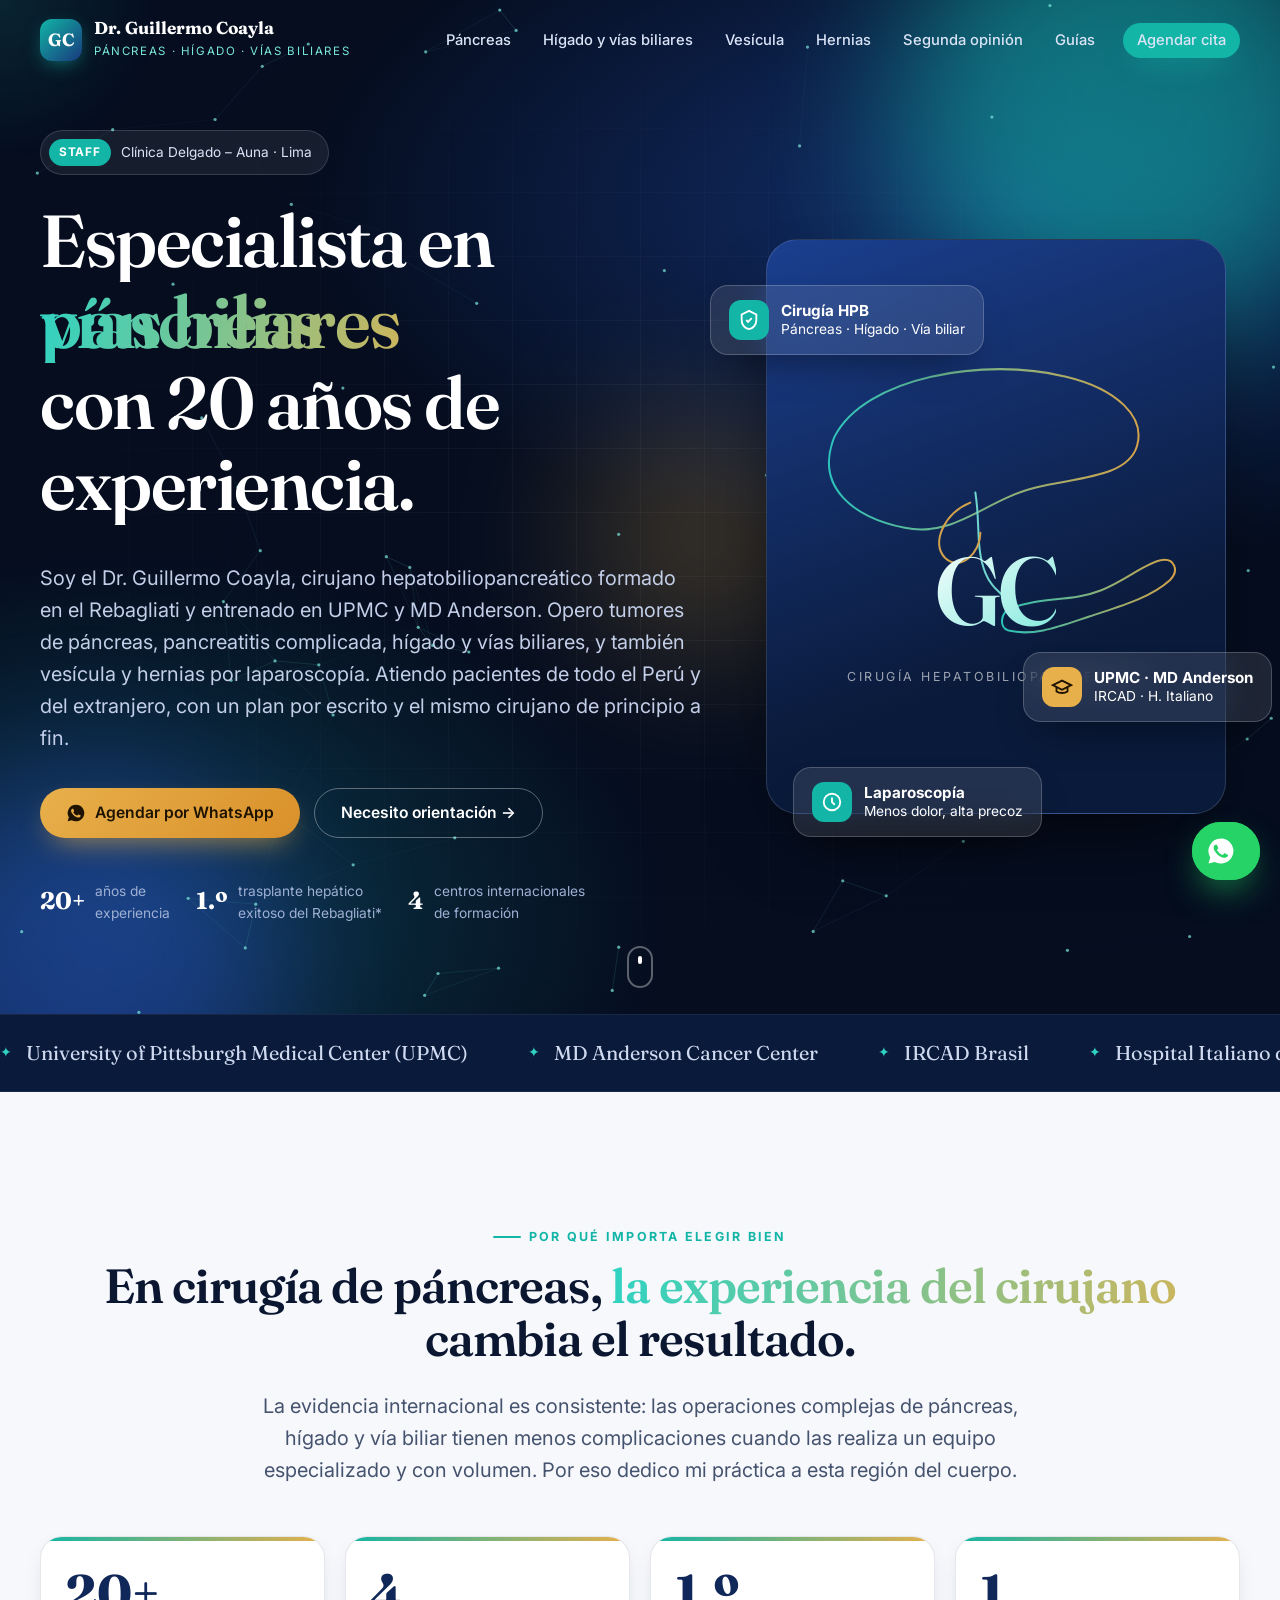
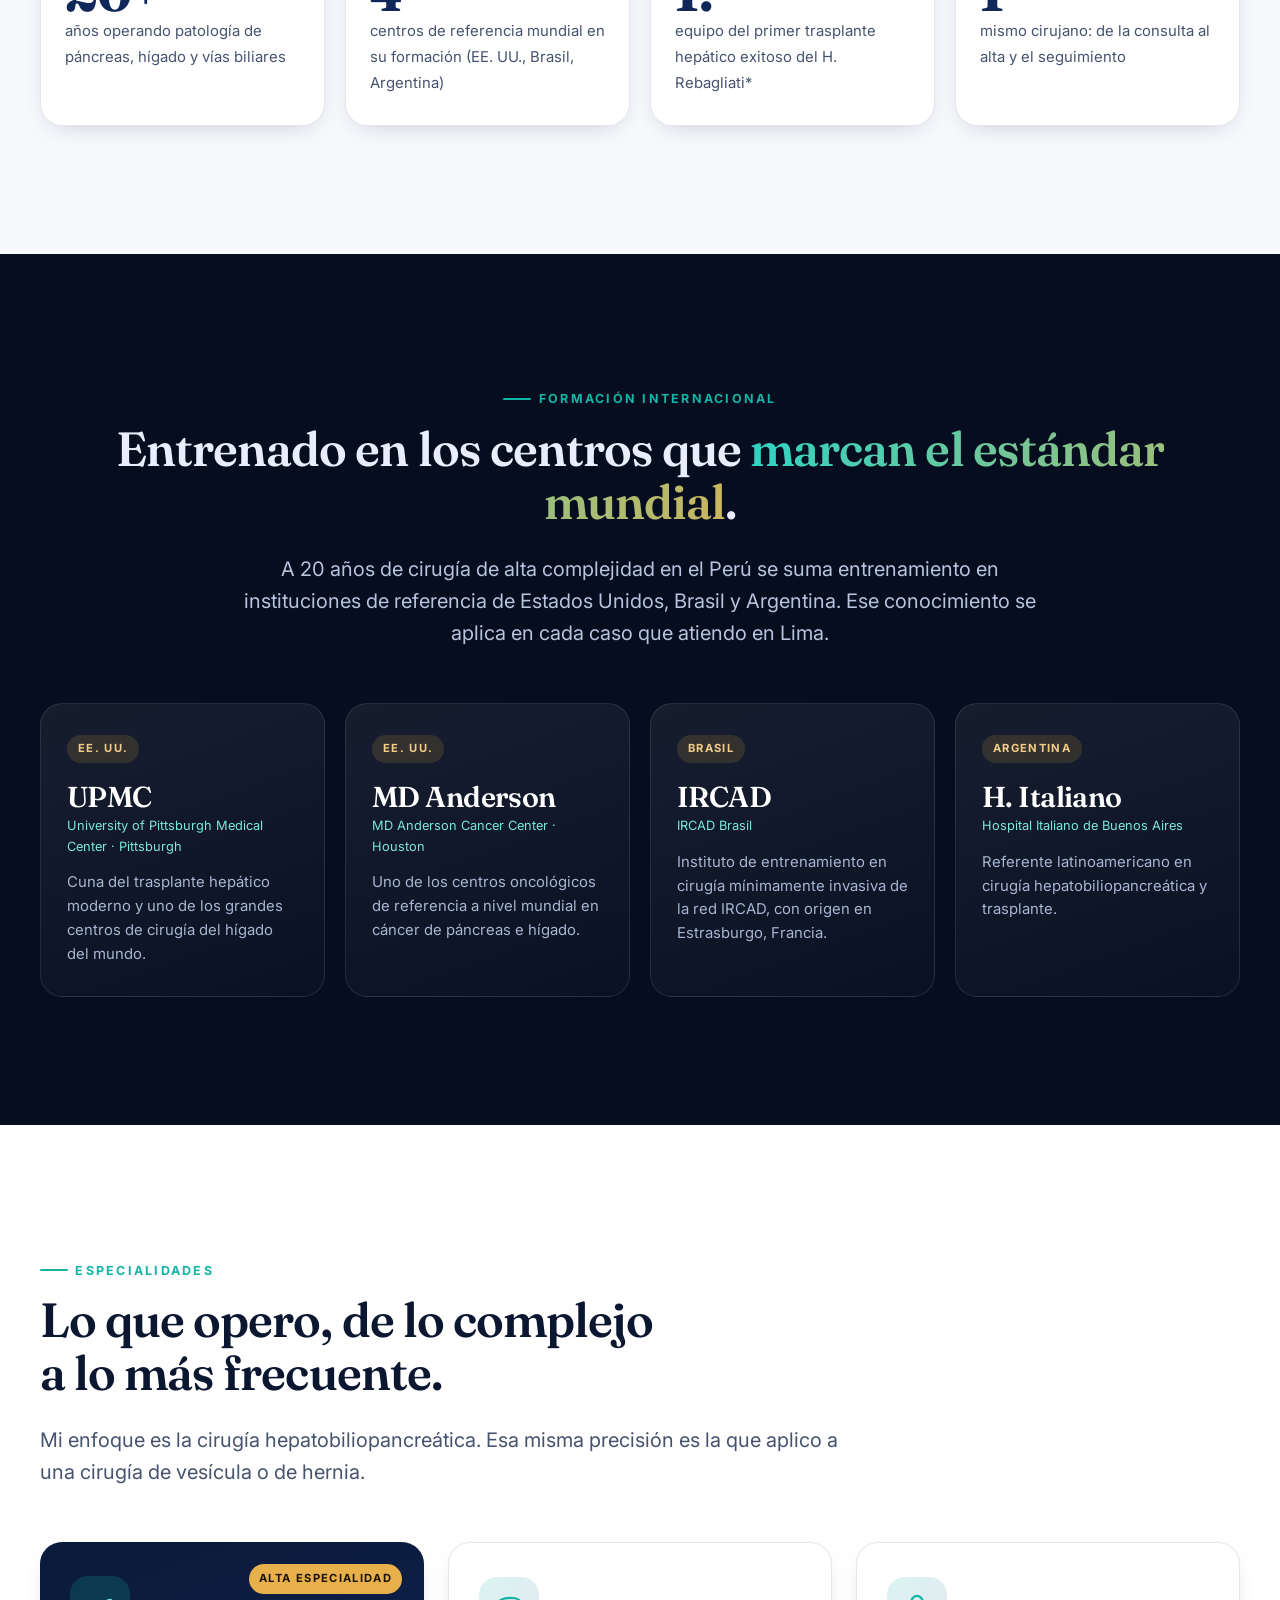
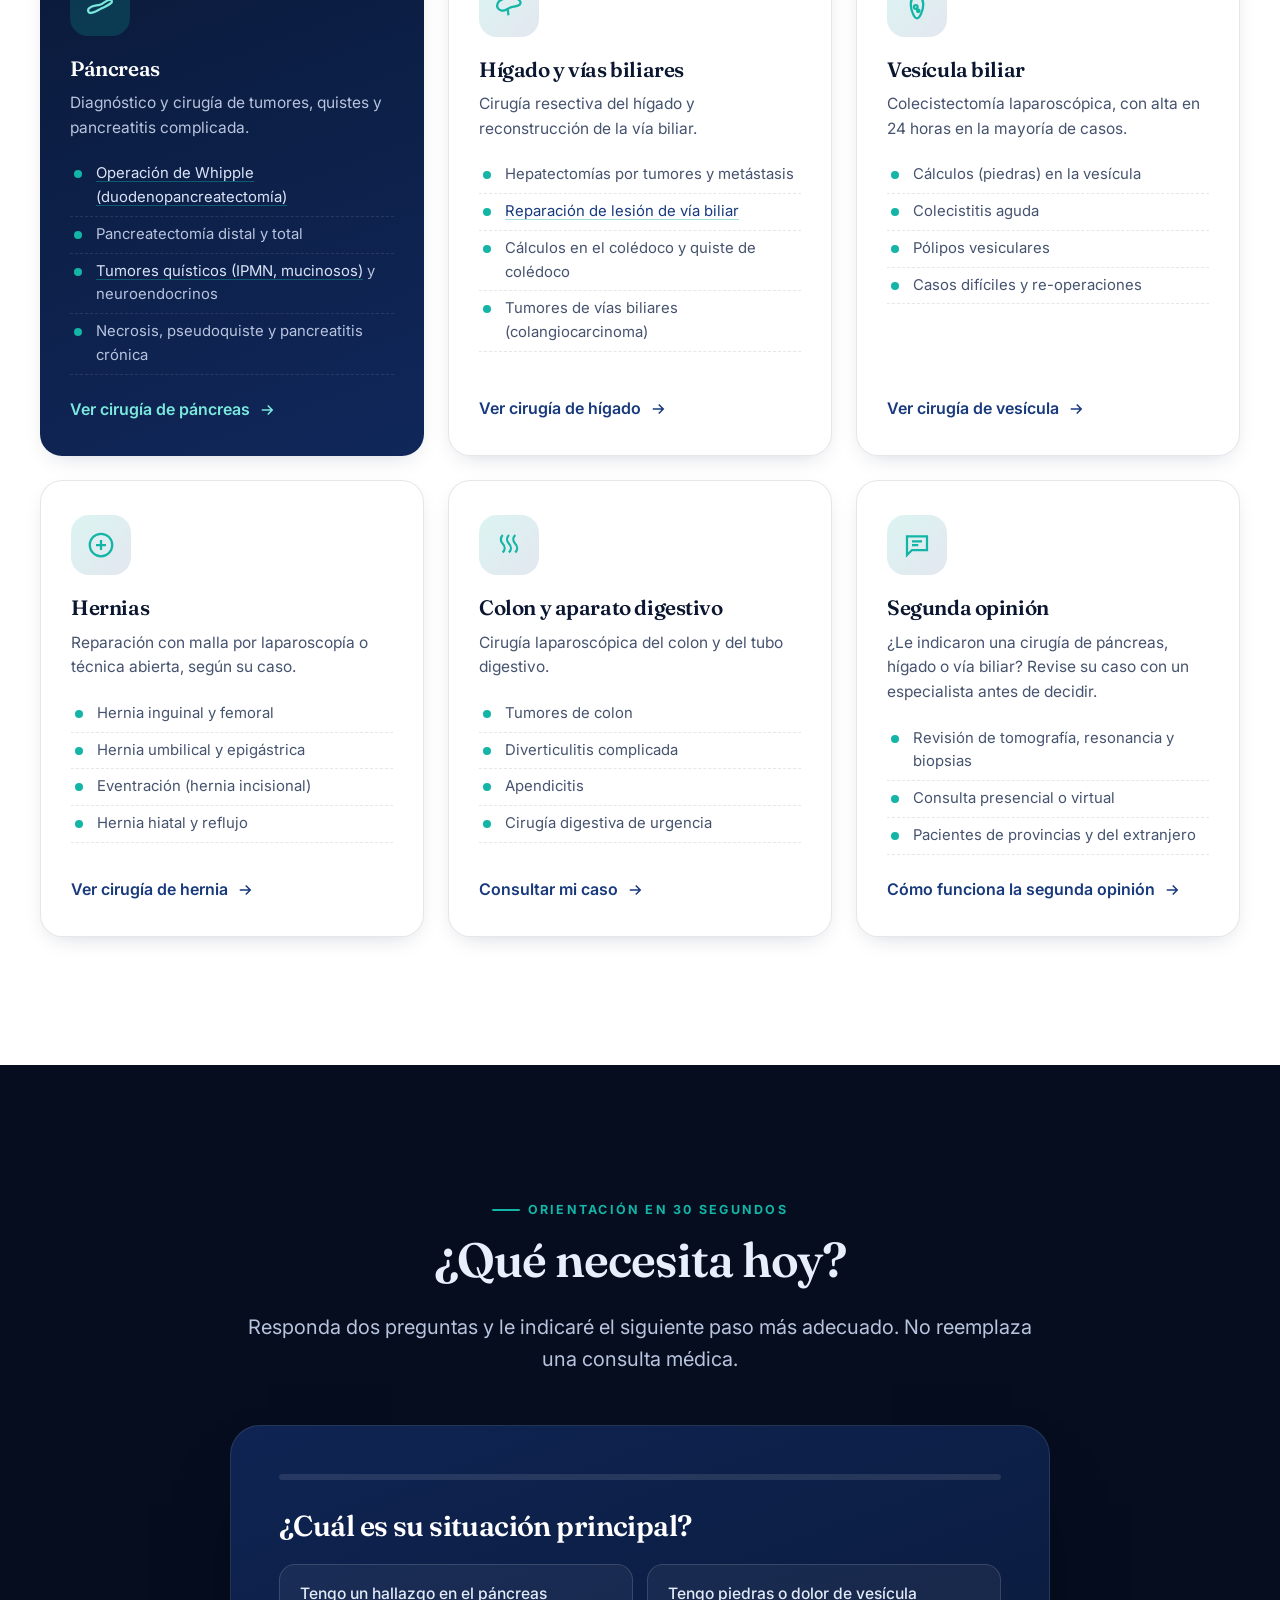
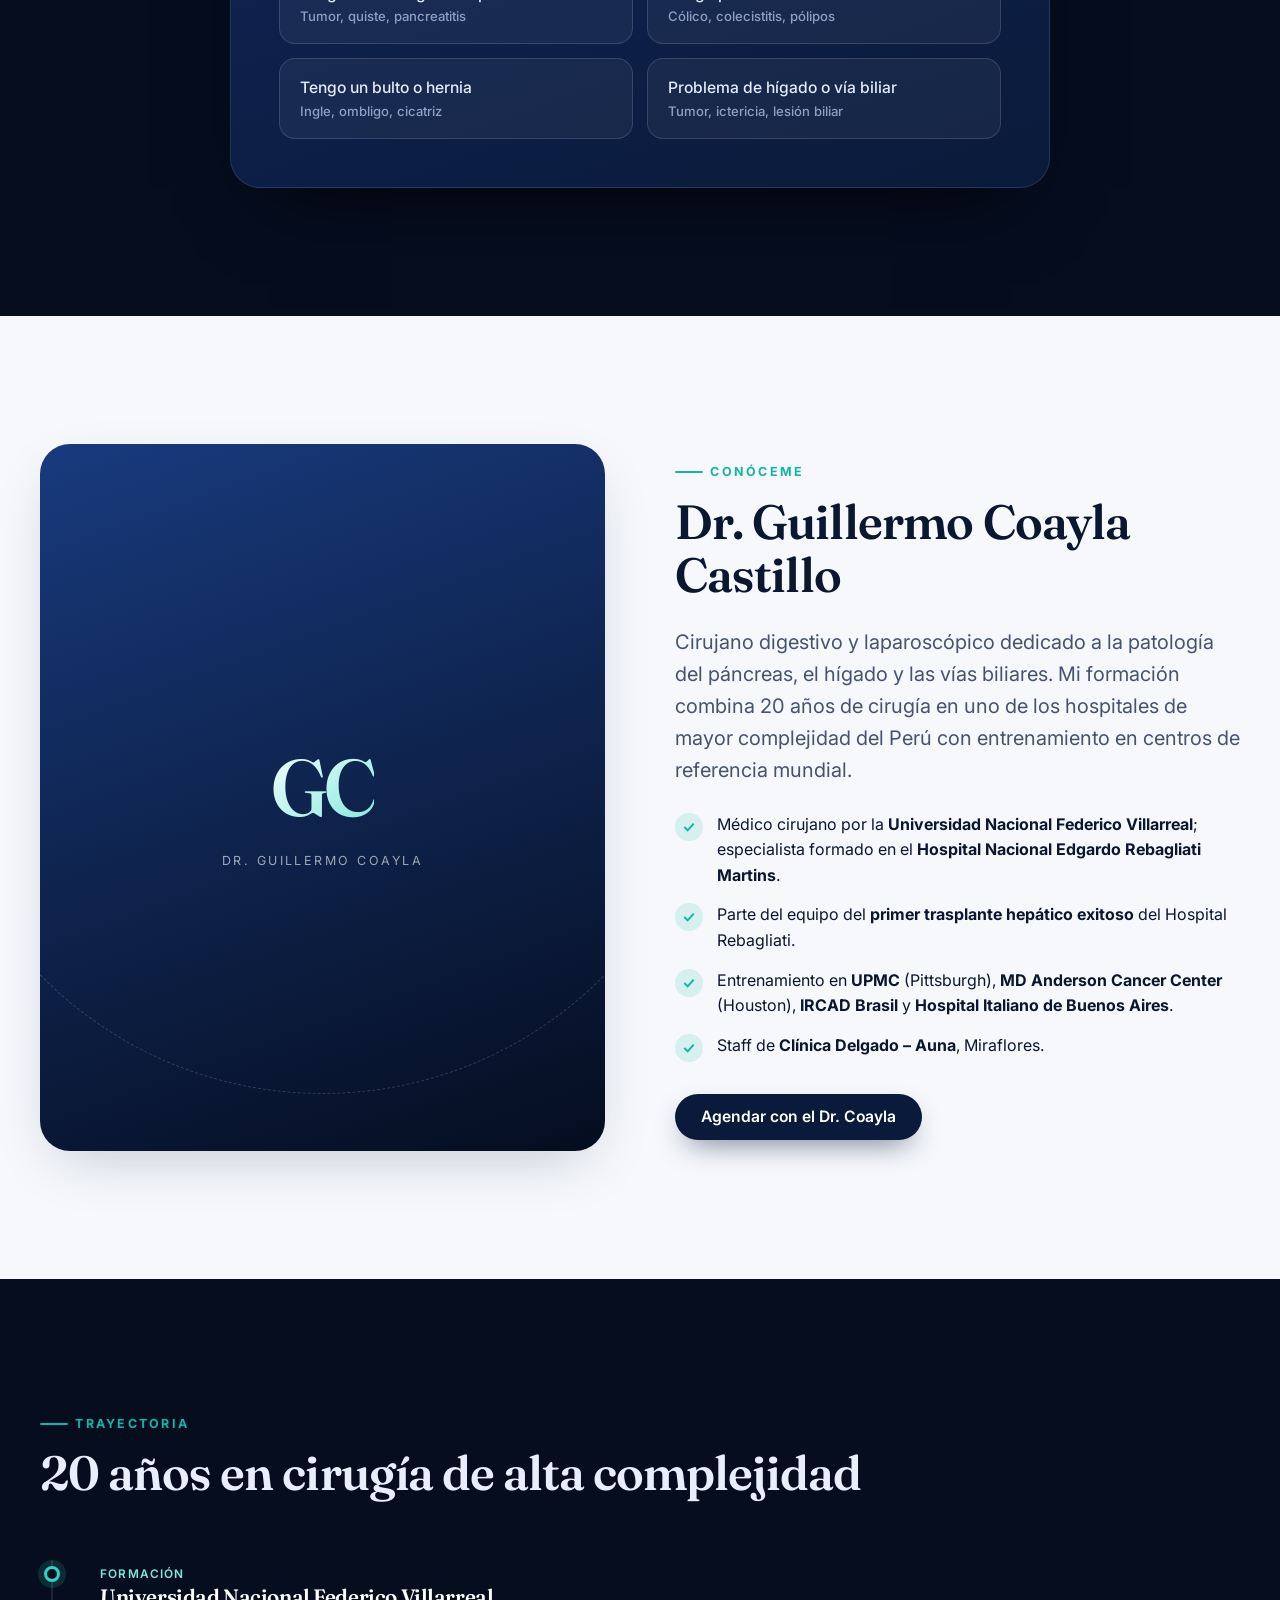
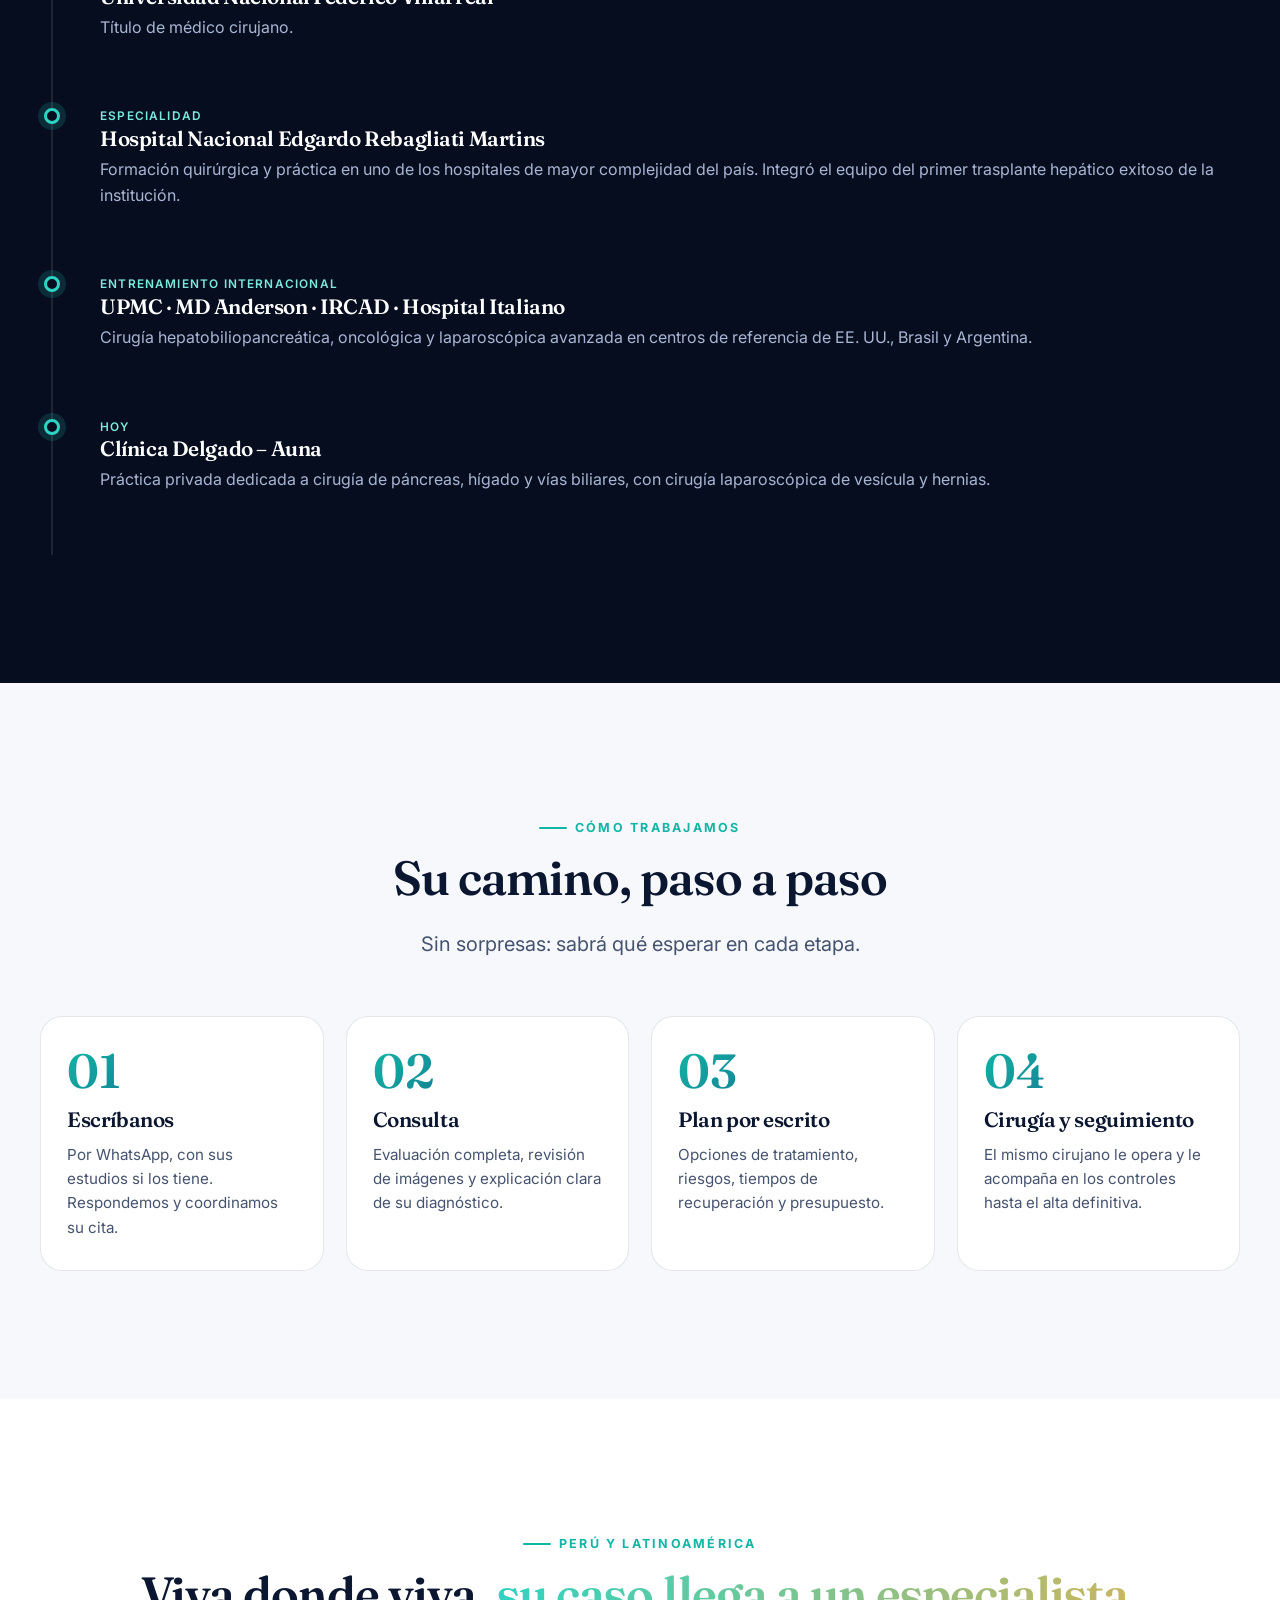
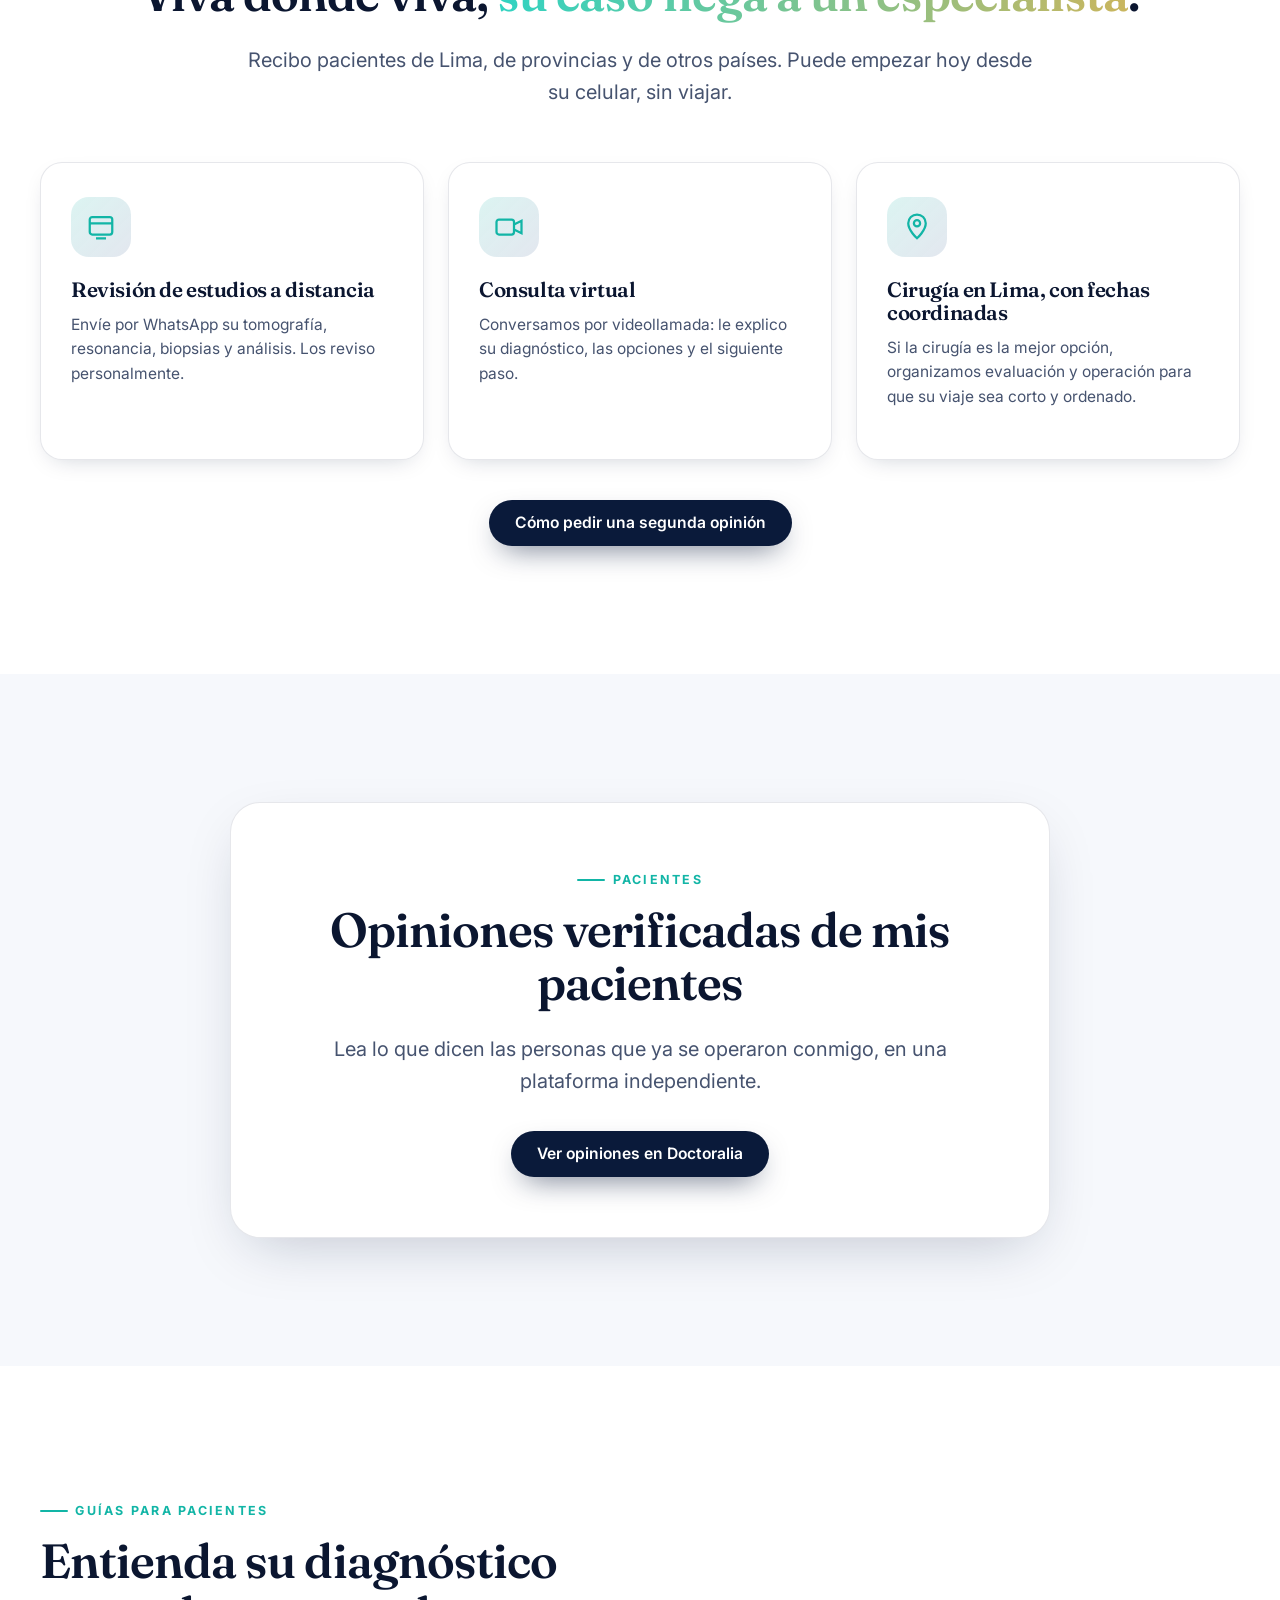
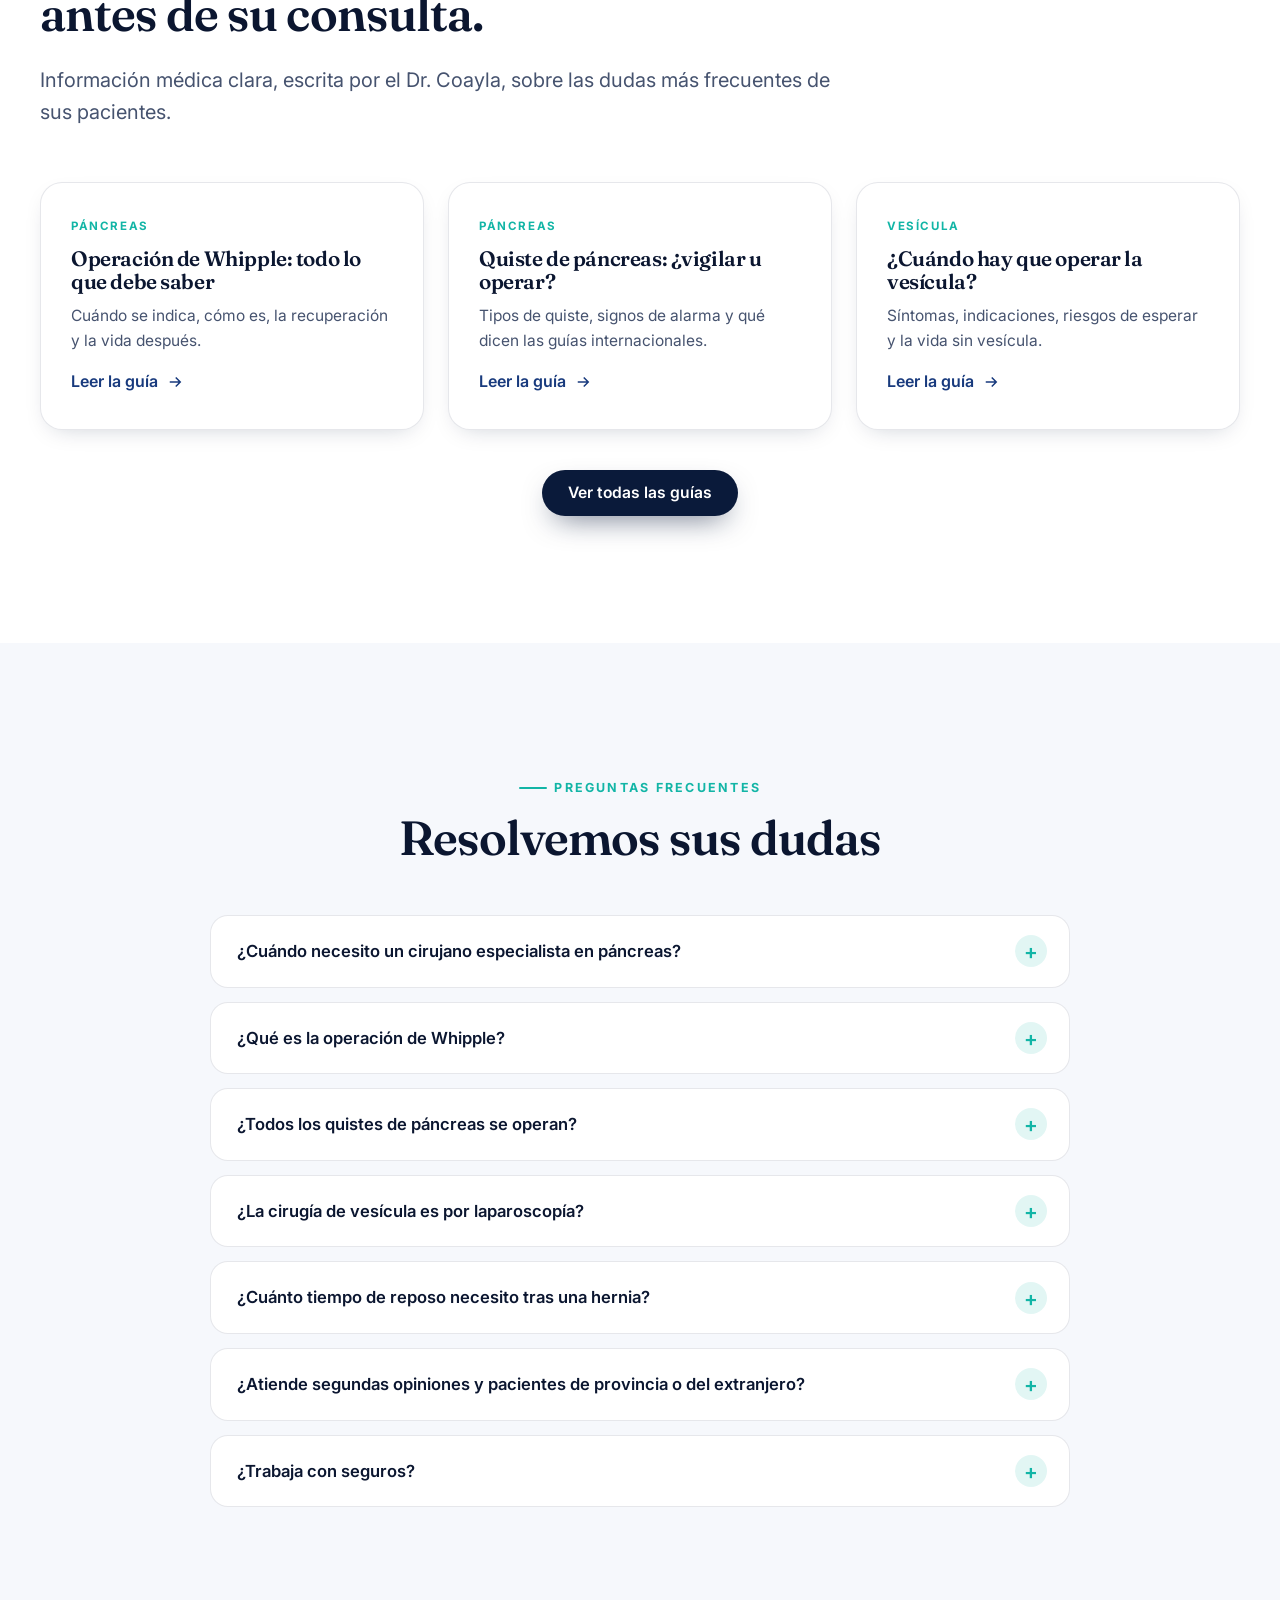
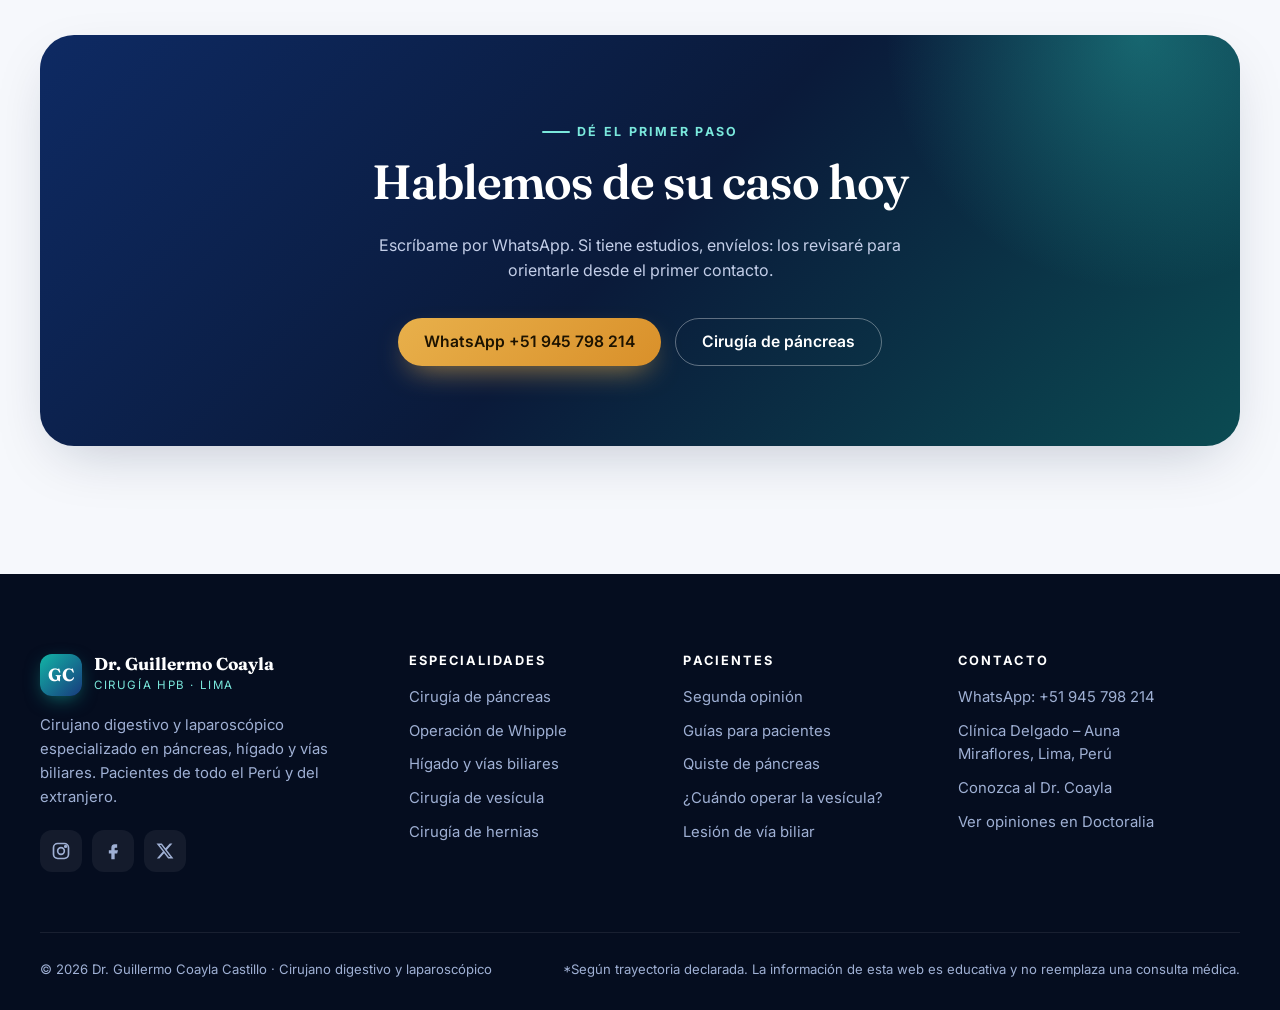
==== commit 1fadb7d0: "Web más completa y optimizada para Google - Páginas nuevas: operación de Whipple, hígado y vías bili" ====
--- a/index.html
+++ b/index.html
@@ -3,75 +3,236 @@
 <head>
   <meta charset="utf-8">
   <meta name="viewport" content="width=device-width, initial-scale=1">
-  <title>Dr. Guillermo Coayla | Cirujano de Páncreas, Hígado y Vías Biliares en Lima</title>
-  <meta name="description" content="Cirujano hepatobiliopancreático en Lima con 20 años de experiencia. Cirugía de páncreas (Whipple, pancreatectomía), hígado, vías biliares, vesícula y hernias por laparoscopía. Staff Clínica Delgado – Auna. Agenda por WhatsApp.">
-  <meta name="keywords" content="cirujano de páncreas Lima, cirugía de páncreas Perú, operación de Whipple Lima, pancreatitis cirujano, cirujano hepatobiliar Lima, cirugía de vesícula laparoscópica Lima, cirugía de hernia Lima, lesión de vía biliar">
+  <title>Dr. Guillermo Coayla | Cirujano de Páncreas, Hígado y Vías Biliares en Lima, Perú</title>
+  <meta name="description" content="Cirujano hepatobiliopancreático en Lima con 20 años de experiencia y formación en UPMC y MD Anderson. Cirugía de páncreas (Whipple), hígado, vías biliares, vesícula y hernias. Pacientes de todo el Perú y del extranjero.">
+  <meta name="robots" content="index, follow, max-image-preview:large">
   <link rel="canonical" href="https://www.drcoayla.net/">
   <meta property="og:type" content="website">
-  <meta property="og:title" content="Dr. Guillermo Coayla — Cirujano de Páncreas, Hígado y Vías Biliares">
-  <meta property="og:description" content="20 años operando páncreas, hígado y vías biliares. Cirugía de vesícula y hernias por laparoscopía en Lima.">
+  <meta property="og:site_name" content="Dr. Guillermo Coayla">
+  <meta property="og:title" content="Dr. Guillermo Coayla | Cirujano de Páncreas, Hígado y Vías Biliares en Lima, Perú">
+  <meta property="og:description" content="Cirujano hepatobiliopancreático en Lima con 20 años de experiencia y formación en UPMC y MD Anderson. Cirugía de páncreas (Whipple), hígado, vías biliares, vesícula y hernias. Pacientes de todo el Perú y del extranjero.">
   <meta property="og:url" content="https://www.drcoayla.net/">
   <meta property="og:image" content="https://www.drcoayla.net/assets/og-image.jpg">
+  <meta property="og:image:width" content="1200">
+  <meta property="og:image:height" content="630">
   <meta property="og:locale" content="es_PE">
+  <meta name="twitter:card" content="summary_large_image">
+  <meta name="twitter:site" content="@DrCoayla">
   <meta name="theme-color" content="#050d1f">
-  <link rel="icon" href="assets/favicon.svg" type="image/svg+xml">
+  <link rel="icon" href="/assets/favicon.svg" type="image/svg+xml">
   <link rel="preconnect" href="https://fonts.googleapis.com">
   <link rel="preconnect" href="https://fonts.gstatic.com" crossorigin>
   <link href="https://fonts.googleapis.com/css2?family=Fraunces:opsz,wght@9..144,500;9..144,600;9..144,700&family=Inter:wght@400;500;600;700&display=swap" rel="stylesheet">
-  <link rel="stylesheet" href="assets/styles.css">
+  <link rel="stylesheet" href="/assets/styles.css">
   <script type="application/ld+json">
+{
+ "@context": "https://schema.org",
+ "@graph": [
   {
-    "@context": "https://schema.org",
-    "@graph": [
-      {
-        "@type": "Physician",
-        "@id": "https://www.drcoayla.net/#doctor",
-        "name": "Dr. Guillermo Coayla Castillo",
-        "description": "Cirujano digestivo y laparoscópico especializado en cirugía de páncreas, hígado y vías biliares en Lima, Perú.",
-        "url": "https://www.drcoayla.net/",
-        "telephone": "+51945798214",
-        "medicalSpecialty": ["Surgical", "Gastroenterologic", "Oncologic"],
-        "knowsAbout": ["Cirugía de páncreas", "Operación de Whipple", "Pancreatectomía distal", "Pancreatitis", "Cirugía hepática", "Lesión de vía biliar", "Colecistectomía laparoscópica", "Hernioplastía laparoscópica"],
-        "alumniOf": [
-          {"@type": "CollegeOrUniversity", "name": "Universidad Nacional Federico Villarreal"},
-          {"@type": "Hospital", "name": "Hospital Nacional Edgardo Rebagliati Martins"}
-        ],
-        "hospitalAffiliation": {"@type": "Hospital", "name": "Clínica Delgado – Auna", "address": {"@type": "PostalAddress", "addressLocality": "Miraflores", "addressRegion": "Lima", "addressCountry": "PE"}},
-        "address": {"@type": "PostalAddress", "addressLocality": "Lima", "addressCountry": "PE"},
-        "areaServed": ["Lima", "Perú"],
-        "sameAs": ["https://www.instagram.com/drcoayla/", "https://twitter.com/drcoayla", "https://www.facebook.com/DrGuillermoCoayla/", "https://www.doctoralia.pe/guillermo-coayla-castillo/cirujano-general/lima"]
-      },
-      {
-        "@type": "FAQPage",
-        "mainEntity": [
-          {"@type": "Question", "name": "¿Cuándo necesito un cirujano especialista en páncreas?", "acceptedAnswer": {"@type": "Answer", "text": "Cuando una tomografía o resonancia muestra un tumor o quiste en el páncreas, ante pancreatitis complicada (necrosis, colecciones, pseudoquistes) o pancreatitis crónica con dolor que no cede. La cirugía pancreática obtiene mejores resultados en manos de cirujanos con alto volumen y experiencia específica."}},
-          {"@type": "Question", "name": "¿La cirugía de vesícula es por laparoscopía?", "acceptedAnswer": {"@type": "Answer", "text": "Sí. La gran mayoría de colecistectomías se realizan por laparoscopía, con pequeñas incisiones, menos dolor y alta generalmente en 24 horas."}},
-          {"@type": "Question", "name": "¿Atiende segundas opiniones?", "acceptedAnswer": {"@type": "Answer", "text": "Sí. Puede enviar sus informes e imágenes por WhatsApp para una revisión inicial y coordinar una consulta presencial o virtual."}}
-        ]
-      }
-    ]
+   "@type": "WebSite",
+   "@id": "https://www.drcoayla.net/#website",
+   "url": "https://www.drcoayla.net/",
+   "name": "Dr. Guillermo Coayla",
+   "inLanguage": "es-PE",
+   "publisher": {
+    "@id": "https://www.drcoayla.net/#doctor"
+   }
+  },
+  {
+   "@type": "Physician",
+   "@id": "https://www.drcoayla.net/#doctor",
+   "name": "Dr. Guillermo Coayla Castillo",
+   "description": "Cirujano digestivo y laparoscópico especializado en cirugía de páncreas, hígado y vías biliares (cirugía hepatobiliopancreática) en Lima, Perú.",
+   "url": "https://www.drcoayla.net/",
+   "image": "https://www.drcoayla.net/assets/og-image.jpg",
+   "telephone": "+51945798214",
+   "medicalSpecialty": [
+    "Surgical",
+    "Gastroenterologic",
+    "Oncologic"
+   ],
+   "knowsAbout": [
+    "Cirugía de páncreas",
+    "Operación de Whipple",
+    "Pancreatectomía distal",
+    "Quistes de páncreas",
+    "Pancreatitis",
+    "Cirugía hepática",
+    "Hepatectomía",
+    "Quiste hidatídico",
+    "Lesión de vía biliar",
+    "Colecistectomía laparoscópica",
+    "Hernioplastía laparoscópica"
+   ],
+   "alumniOf": [
+    {
+     "@type": "CollegeOrUniversity",
+     "name": "Universidad Nacional Federico Villarreal"
+    },
+    {
+     "@type": "Hospital",
+     "name": "Hospital Nacional Edgardo Rebagliati Martins"
+    },
+    {
+     "@type": "Hospital",
+     "name": "University of Pittsburgh Medical Center"
+    },
+    {
+     "@type": "Hospital",
+     "name": "MD Anderson Cancer Center"
+    },
+    {
+     "@type": "Hospital",
+     "name": "Hospital Italiano de Buenos Aires"
+    },
+    {
+     "@type": "EducationalOrganization",
+     "name": "IRCAD Brasil"
+    }
+   ],
+   "hospitalAffiliation": {
+    "@type": "Hospital",
+    "name": "Clínica Delgado – Auna",
+    "address": {
+     "@type": "PostalAddress",
+     "addressLocality": "Miraflores",
+     "addressRegion": "Lima",
+     "addressCountry": "PE"
+    }
+   },
+   "address": {
+    "@type": "PostalAddress",
+    "addressLocality": "Miraflores",
+    "addressRegion": "Lima",
+    "addressCountry": "PE"
+   },
+   "areaServed": [
+    {
+     "@type": "Country",
+     "name": "Perú"
+    },
+    {
+     "@type": "Place",
+     "name": "Latinoamérica"
+    }
+   ],
+   "availableService": [
+    {
+     "@type": "MedicalProcedure",
+     "name": "Cirugía de páncreas",
+     "url": "https://www.drcoayla.net/pancreas"
+    },
+    {
+     "@type": "MedicalProcedure",
+     "name": "Operación de Whipple",
+     "url": "https://www.drcoayla.net/operacion-whipple"
+    },
+    {
+     "@type": "MedicalProcedure",
+     "name": "Cirugía de hígado y vías biliares",
+     "url": "https://www.drcoayla.net/higado-vias-biliares"
+    },
+    {
+     "@type": "MedicalProcedure",
+     "name": "Colecistectomía laparoscópica",
+     "url": "https://www.drcoayla.net/vesicula"
+    },
+    {
+     "@type": "MedicalProcedure",
+     "name": "Cirugía de hernias",
+     "url": "https://www.drcoayla.net/hernias"
+    }
+   ],
+   "sameAs": [
+    "https://www.instagram.com/drcoayla/",
+    "https://twitter.com/drcoayla",
+    "https://www.facebook.com/DrGuillermoCoayla/",
+    "https://www.doctoralia.pe/guillermo-coayla-castillo/cirujano-general/lima"
+   ]
+  },
+  {
+   "@type": "FAQPage",
+   "mainEntity": [
+    {
+     "@type": "Question",
+     "name": "¿Cuándo necesito un cirujano especialista en páncreas?",
+     "acceptedAnswer": {
+      "@type": "Answer",
+      "text": "Cuando una tomografía o resonancia muestra un tumor o quiste en el páncreas, ante una pancreatitis complicada (necrosis, colecciones, pseudoquistes) o una pancreatitis crónica con dolor que no cede. La cirugía pancreática obtiene mejores resultados en manos de cirujanos con experiencia específica."
+     }
+    },
+    {
+     "@type": "Question",
+     "name": "¿Qué es la operación de Whipple?",
+     "acceptedAnswer": {
+      "@type": "Answer",
+      "text": "Es la cirugía que extirpa la cabeza del páncreas, el duodeno, la vesícula y la parte final del conducto biliar, y reconstruye el tránsito digestivo. Es el tratamiento con intención curativa de los tumores de la cabeza del páncreas y de la región periampular. Lea la guía completa."
+     }
+    },
+    {
+     "@type": "Question",
+     "name": "¿Todos los quistes de páncreas se operan?",
+     "acceptedAnswer": {
+      "@type": "Answer",
+      "text": "No. Muchos quistes son benignos y solo requieren vigilancia con imágenes. Otros, según su tipo, tamaño y características, sí deben operarse. Por eso es clave que los evalúe un especialista."
+     }
+    },
+    {
+     "@type": "Question",
+     "name": "¿La cirugía de vesícula es por laparoscopía?",
+     "acceptedAnswer": {
+      "@type": "Answer",
+      "text": "Sí. La gran mayoría se realiza por laparoscopía, con pequeñas incisiones, menos dolor y alta generalmente en 24 horas."
+     }
+    },
+    {
+     "@type": "Question",
+     "name": "¿Cuánto tiempo de reposo necesito tras una hernia?",
+     "acceptedAnswer": {
+      "@type": "Answer",
+      "text": "Depende de la técnica y del tipo de hernia. Tras una reparación laparoscópica, muchas personas retoman actividades ligeras en pocos días. Le daré indicaciones personalizadas."
+     }
+    },
+    {
+     "@type": "Question",
+     "name": "¿Atiende segundas opiniones y pacientes de provincia o del extranjero?",
+     "acceptedAnswer": {
+      "@type": "Answer",
+      "text": "Sí. Puede enviar sus informes e imágenes por WhatsApp para una revisión inicial y coordinar una consulta presencial o virtual. Vea cómo funciona."
+     }
+    },
+    {
+     "@type": "Question",
+     "name": "¿Trabaja con seguros?",
+     "acceptedAnswer": {
+      "@type": "Answer",
+      "text": "Atiendo en Clínica Delgado – Auna. Escríbanos con el nombre de su aseguradora y le confirmamos la cobertura."
+     }
+    }
+   ]
   }
+ ]
+}
   </script>
 </head>
 <body>
 <a class="skip" href="#main">Saltar al contenido</a>
 <div class="scroll-progress" aria-hidden="true"></div>
 
-<!-- ================= HEADER ================= -->
 <header class="header">
   <div class="container header__inner">
-    <a href="index.html" class="brand" aria-label="Dr. Guillermo Coayla, inicio">
+    <a href="/" class="brand" aria-label="Dr. Guillermo Coayla, inicio">
       <span class="brand__mark">GC</span>
       <span class="brand__text"><strong>Dr. Guillermo Coayla</strong><span>Páncreas · Hígado · Vías biliares</span></span>
     </a>
     <button class="nav-toggle" aria-label="Abrir menú" aria-expanded="false"><span></span></button>
     <nav class="nav" aria-label="Principal">
-      <a href="pancreas.html">Páncreas</a>
-      <a href="#especialidades">Hígado y vías biliares</a>
-      <a href="vesicula.html">Vesícula</a>
-      <a href="hernias.html">Hernias</a>
-      <a href="#conoceme">Conóceme</a>
-      <a href="#faq">Preguntas</a>
+      <a href="/pancreas">Páncreas</a>
+      <a href="/higado-vias-biliares">Hígado y vías biliares</a>
+      <a href="/vesicula">Vesícula</a>
+      <a href="/hernias">Hernias</a>
+      <a href="/segunda-opinion">Segunda opinión</a>
+      <a href="/guias">Guías</a>
       <a class="btn btn--sm" data-magnetic data-wa="Hola Dr. Coayla, quisiera agendar una consulta.">Agendar cita</a>
     </nav>
   </div>
@@ -94,7 +255,7 @@
         </span></span>
         <span class="line"><span>con 20 años de experiencia.</span></span>
       </h1>
-      <p class="lead">Soy el Dr. Guillermo Coayla, cirujano digestivo y laparoscópico. Opero tumores de páncreas, pancreatitis complicada, enfermedades del hígado y de las vías biliares, y también vesícula y hernias por laparoscopía. Recibirá un diagnóstico claro, un plan por escrito y al mismo cirujano de principio a fin.</p>
+      <p class="lead">Soy el Dr. Guillermo Coayla, cirujano hepatobiliopancreático formado en el Rebagliati y entrenado en UPMC y MD Anderson. Opero tumores de páncreas, pancreatitis complicada, hígado y vías biliares, y también vesícula y hernias por laparoscopía. Atiendo pacientes de todo el Perú y del extranjero, con un plan por escrito y el mismo cirujano de principio a fin.</p>
       <div class="hero__ctas">
         <a class="btn btn--gold" data-magnetic data-wa="Hola Dr. Coayla, quisiera agendar una consulta.">
           <svg viewBox="0 0 24 24" fill="currentColor" aria-hidden="true"><path d="M12 2a10 10 0 0 0-8.6 15.1L2 22l5-1.3A10 10 0 1 0 12 2Zm5.3 14.2c-.2.6-1.3 1.2-1.8 1.2-.5.1-1 .2-3.4-.7-2.9-1.1-4.7-4.1-4.8-4.3-.1-.2-1.2-1.5-1.2-2.9s.7-2 1-2.3c.2-.3.5-.3.7-.3h.5c.2 0 .4 0 .6.5l.8 2c.1.2.1.4 0 .5l-.3.5-.4.4c-.1.2-.3.3-.1.6.2.3.8 1.3 1.7 2.1 1.1 1 2.1 1.3 2.4 1.5.3.1.5.1.6-.1l.9-1c.2-.3.4-.2.6-.1l1.9.9c.3.1.5.2.5.3.1.2.1.7-.1 1.2Z"/></svg>
@@ -111,7 +272,7 @@
 
     <div class="hero__visual" aria-hidden="true">
       <div class="portrait">
-        <img src="assets/dr-coayla.jpg" alt="" data-fallback>
+        <img src="/assets/dr-coayla.jpg" alt="" data-fallback>
         <div class="portrait__fallback">
           <svg class="organ-svg" viewBox="0 0 400 400">
             <defs><linearGradient id="g1" x1="0" x2="1"><stop offset="0" stop-color="#2fd3c3"/><stop offset="1" stop-color="#e8b04b"/></linearGradient></defs>
@@ -124,7 +285,7 @@
             <!-- páncreas -->
             <path class="draw" stroke="url(#g1)" style="animation-delay:2s" d="M215 320c30-12 60-6 90-18 25-10 45-28 60-30 12-2 18 10 8 20-20 18-50 26-80 36-30 10-55 20-80 14-10-3-8-18 2-22Z"/>
           </svg>
-          <div style="position:absolute;bottom:22%;left:0;right:0"><span>GC</span><small>Coloque aquí su foto profesional</small></div>
+          <div style="position:absolute;bottom:22%;left:0;right:0"><span>GC</span><small>Cirugía hepatobiliopancreática</small></div>
         </div>
       </div>
       <div class="float-card float-card--1">
@@ -181,6 +342,23 @@
   </div>
 </section>
 
+<!-- ================= FORMACIÓN INTERNACIONAL ================= -->
+<section class="section section--dark" id="formacion">
+  <div class="container">
+    <div class="center" data-reveal>
+      <span class="eyebrow">Formación internacional</span>
+      <h2>Entrenado en los centros que <span class="grad-text">marcan el estándar mundial</span>.</h2>
+      <p class="lead">A 20 años de cirugía de alta complejidad en el Perú se suma entrenamiento en instituciones de referencia de Estados Unidos, Brasil y Argentina. Ese conocimiento se aplica en cada caso que atiendo en Lima.</p>
+    </div>
+    <div class="inst-grid">
+      <article class="inst" data-reveal data-delay="0"><span class="inst__flag">EE. UU.</span><h3>UPMC</h3><small>University of Pittsburgh Medical Center · Pittsburgh</small><p>Cuna del trasplante hepático moderno y uno de los grandes centros de cirugía del hígado del mundo.</p></article>
+      <article class="inst" data-reveal data-delay="120"><span class="inst__flag">EE. UU.</span><h3>MD Anderson</h3><small>MD Anderson Cancer Center · Houston</small><p>Uno de los centros oncológicos de referencia a nivel mundial en cáncer de páncreas e hígado.</p></article>
+      <article class="inst" data-reveal data-delay="240"><span class="inst__flag">Brasil</span><h3>IRCAD</h3><small>IRCAD Brasil</small><p>Instituto de entrenamiento en cirugía mínimamente invasiva de la red IRCAD, con origen en Estrasburgo, Francia.</p></article>
+      <article class="inst" data-reveal data-delay="360"><span class="inst__flag">Argentina</span><h3>H. Italiano</h3><small>Hospital Italiano de Buenos Aires</small><p>Referente latinoamericano en cirugía hepatobiliopancreática y trasplante.</p></article>
+    </div>
+  </div>
+</section>
+
 <!-- ================= ESPECIALIDADES ================= -->
 <section class="section section--alt" id="especialidades">
   <div class="container">
@@ -196,12 +374,12 @@
         <h3>Páncreas</h3>
         <p>Diagnóstico y cirugía de tumores, quistes y pancreatitis complicada.</p>
         <ul>
-          <li>Operación de Whipple (duodenopancreatectomía)</li>
+          <li><a href="/operacion-whipple">Operación de Whipple (duodenopancreatectomía)</a></li>
           <li>Pancreatectomía distal y total</li>
-          <li>Tumores quísticos (IPMN, mucinosos) y neuroendocrinos</li>
+          <li><a href="/quiste-de-pancreas">Tumores quísticos (IPMN, mucinosos)</a> y neuroendocrinos</li>
           <li>Necrosis, pseudoquiste y pancreatitis crónica</li>
         </ul>
-        <a class="card__link" href="pancreas.html">Ver cirugía de páncreas <svg viewBox="0 0 24 24" fill="none" stroke="currentColor" stroke-width="2"><path d="M5 12h14M13 6l6 6-6 6"/></svg></a>
+        <a class="card__link" href="/pancreas">Ver cirugía de páncreas <svg viewBox="0 0 24 24" fill="none" stroke="currentColor" stroke-width="2"><path d="M5 12h14M13 6l6 6-6 6"/></svg></a>
       </article>
       <article class="card" data-tilt data-reveal data-delay="120">
         <div class="card__icon"><svg viewBox="0 0 24 24" fill="none" stroke="currentColor" stroke-width="1.8"><path d="M3 9c2-4 9-5 14-4 3 .7 5 2.5 4 4.5-1 2-4.5 2-7 2.6-3 .8-5 3.4-8 2.8C3 14.3 1.7 11.5 3 9Z"/><path d="M11 13c.3 2 0 4 .7 5.6"/></svg></div>
@@ -209,11 +387,11 @@
         <p>Cirugía resectiva del hígado y reconstrucción de la vía biliar.</p>
         <ul>
           <li>Hepatectomías por tumores y metástasis</li>
-          <li>Reparación de lesión de vía biliar</li>
+          <li><a href="/lesion-de-via-biliar">Reparación de lesión de vía biliar</a></li>
           <li>Cálculos en el colédoco y quiste de colédoco</li>
           <li>Tumores de vías biliares (colangiocarcinoma)</li>
         </ul>
-        <a class="card__link" data-wa="Hola Dr. Coayla, quisiera una evaluación por un problema de hígado o vías biliares.">Consultar mi caso <svg viewBox="0 0 24 24" fill="none" stroke="currentColor" stroke-width="2"><path d="M5 12h14M13 6l6 6-6 6"/></svg></a>
+        <a class="card__link" href="/higado-vias-biliares">Ver cirugía de hígado <svg viewBox="0 0 24 24" fill="none" stroke="currentColor" stroke-width="2"><path d="M5 12h14M13 6l6 6-6 6"/></svg></a>
       </article>
       <article class="card" data-tilt data-reveal data-delay="240">
         <div class="card__icon"><svg viewBox="0 0 24 24" fill="none" stroke="currentColor" stroke-width="1.8"><path d="M12 3c-3 0-5 3-5 7 0 5 3 11 5 11s5-6 5-11c0-4-2-7-5-7Z"/><circle cx="11" cy="12" r="1.5"/><circle cx="13" cy="15" r="1"/></svg></div>
@@ -225,7 +403,7 @@
           <li>Pólipos vesiculares</li>
           <li>Casos difíciles y re-operaciones</li>
         </ul>
-        <a class="card__link" href="vesicula.html">Ver cirugía de vesícula <svg viewBox="0 0 24 24" fill="none" stroke="currentColor" stroke-width="2"><path d="M5 12h14M13 6l6 6-6 6"/></svg></a>
+        <a class="card__link" href="/vesicula">Ver cirugía de vesícula <svg viewBox="0 0 24 24" fill="none" stroke="currentColor" stroke-width="2"><path d="M5 12h14M13 6l6 6-6 6"/></svg></a>
       </article>
       <article class="card" data-tilt data-reveal data-delay="0">
         <div class="card__icon"><svg viewBox="0 0 24 24" fill="none" stroke="currentColor" stroke-width="1.8"><circle cx="12" cy="12" r="9"/><path d="M8 12h8M12 8v8"/></svg></div>
@@ -237,7 +415,7 @@
           <li>Eventración (hernia incisional)</li>
           <li>Hernia hiatal y reflujo</li>
         </ul>
-        <a class="card__link" href="hernias.html">Ver cirugía de hernia <svg viewBox="0 0 24 24" fill="none" stroke="currentColor" stroke-width="2"><path d="M5 12h14M13 6l6 6-6 6"/></svg></a>
+        <a class="card__link" href="/hernias">Ver cirugía de hernia <svg viewBox="0 0 24 24" fill="none" stroke="currentColor" stroke-width="2"><path d="M5 12h14M13 6l6 6-6 6"/></svg></a>
       </article>
       <article class="card" data-tilt data-reveal data-delay="120">
         <div class="card__icon"><svg viewBox="0 0 24 24" fill="none" stroke="currentColor" stroke-width="1.8"><path d="M7 4c-2 2-2 5 0 7s2 5 0 7M12 4c-2 2-2 5 0 7s2 5 0 7M17 4c-2 2-2 5 0 7s2 5 0 7"/></svg></div>
@@ -260,7 +438,7 @@
           <li>Consulta presencial o virtual</li>
           <li>Pacientes de provincias y del extranjero</li>
         </ul>
-        <a class="card__link" data-wa="Hola Dr. Coayla, quisiera una segunda opinión. Tengo informes e imágenes para enviarle.">Pedir segunda opinión <svg viewBox="0 0 24 24" fill="none" stroke="currentColor" stroke-width="2"><path d="M5 12h14M13 6l6 6-6 6"/></svg></a>
+        <a class="card__link" href="/segunda-opinion">Cómo funciona la segunda opinión <svg viewBox="0 0 24 24" fill="none" stroke="currentColor" stroke-width="2"><path d="M5 12h14M13 6l6 6-6 6"/></svg></a>
       </article>
     </div>
   </div>
@@ -321,27 +499,28 @@
         <h3>Le recomiendo una evaluación de páncreas con sus estudios</h3>
         <p>Envíe sus informes e imágenes por WhatsApp. Revisaré su caso y le propondré el mejor camino, que no siempre es operar.</p>
         <a class="btn btn--gold" data-wa="Hola Dr. Coayla, tengo un hallazgo en el páncreas y quisiera una evaluación. Le envío mis estudios.">Enviar mis estudios</a>
-        <a class="btn btn--ghost" href="pancreas.html">Leer sobre cirugía de páncreas</a>
+        <a class="btn btn--ghost" href="/pancreas">Leer sobre cirugía de páncreas</a>
         <p class="quiz__note"><button class="btn btn--ghost btn--sm" data-restart>Volver a empezar</button></p>
       </div>
       <div class="quiz__step quiz__result" id="r-ves">
         <h3>Su caso parece candidato a evaluación de vesícula</h3>
         <p>La colecistectomía laparoscópica es segura y con alta rápida. Agende una consulta y traiga su ecografía.</p>
         <a class="btn btn--gold" data-wa="Hola Dr. Coayla, tengo problemas de vesícula y quisiera agendar una consulta.">Agendar consulta de vesícula</a>
-        <a class="btn btn--ghost" href="vesicula.html">Cómo es la cirugía</a>
+        <a class="btn btn--ghost" href="/vesicula">Cómo es la cirugía</a>
         <p class="quiz__note"><button class="btn btn--ghost btn--sm" data-restart>Volver a empezar</button></p>
       </div>
       <div class="quiz__step quiz__result" id="r-her">
         <h3>Le recomiendo una evaluación de hernia</h3>
         <p>Las hernias no desaparecen solas. Repararlas a tiempo evita complicaciones y permite una cirugía más sencilla.</p>
         <a class="btn btn--gold" data-wa="Hola Dr. Coayla, tengo una hernia y quisiera agendar una evaluación.">Agendar evaluación de hernia</a>
-        <a class="btn btn--ghost" href="hernias.html">Cómo es la cirugía</a>
+        <a class="btn btn--ghost" href="/hernias">Cómo es la cirugía</a>
         <p class="quiz__note"><button class="btn btn--ghost btn--sm" data-restart>Volver a empezar</button></p>
       </div>
       <div class="quiz__step quiz__result" id="r-hig">
         <h3>Le recomiendo una evaluación hepatobiliar</h3>
         <p>Envíe sus estudios (ecografía, tomografía, resonancia, análisis) para revisar su caso.</p>
         <a class="btn btn--gold" data-wa="Hola Dr. Coayla, tengo un problema de hígado o vías biliares y quisiera una evaluación.">Enviar mi caso</a>
+        <a class="btn btn--ghost" href="/higado-vias-biliares">Leer sobre hígado y vías biliares</a>
         <p class="quiz__note"><button class="btn btn--ghost btn--sm" data-restart>Volver a empezar</button></p>
       </div>
       <div class="quiz__step quiz__result" id="r-urg">
@@ -359,8 +538,8 @@
   <div class="container split">
     <div class="about-photo" data-reveal="left">
       <div class="about-photo__ring" aria-hidden="true"></div>
-      <img src="assets/dr-coayla-quirofano.jpg" alt="Dr. Guillermo Coayla en sala de operaciones" data-fallback>
-      <div class="portrait__fallback"><div><span>GC</span><small>Foto en quirófano</small></div></div>
+      <img src="/assets/dr-coayla-quirofano.jpg" alt="Dr. Guillermo Coayla en sala de operaciones" data-fallback>
+      <div class="portrait__fallback"><div><span>GC</span><small>Dr. Guillermo Coayla</small></div></div>
     </div>
     <div data-reveal="right">
       <span class="eyebrow">Conóceme</span>
@@ -411,23 +590,87 @@
   </div>
 </section>
 
-<!-- ================= TESTIMONIOS ================= -->
-<section class="section section--alt">
+<!-- ================= PACIENTES DE PROVINCIAS Y DEL EXTRANJERO ================= -->
+<section class="section section--alt" id="pacientes-del-extranjero">
   <div class="container">
     <div class="center" data-reveal>
+      <span class="eyebrow">Perú y Latinoamérica</span>
+      <h2>Viva donde viva, <span class="grad-text">su caso llega a un especialista</span>.</h2>
+      <p class="lead">Recibo pacientes de Lima, de provincias y de otros países. Puede empezar hoy desde su celular, sin viajar.</p>
+    </div>
+    <div class="cards">
+      <article class="card" data-tilt data-reveal data-delay="0">
+        <div class="card__icon"><svg viewBox="0 0 24 24" fill="none" stroke="currentColor" stroke-width="1.8"><rect x="3" y="4" width="18" height="14" rx="2"/><path d="M3 9h18M8 21h8"/></svg></div>
+        <h3>Revisión de estudios a distancia</h3>
+        <p>Envíe por WhatsApp su tomografía, resonancia, biopsias y análisis. Los reviso personalmente.</p>
+      </article>
+      <article class="card" data-tilt data-reveal data-delay="120">
+        <div class="card__icon"><svg viewBox="0 0 24 24" fill="none" stroke="currentColor" stroke-width="1.8"><rect x="2" y="6" width="14" height="12" rx="2"/><path d="m16 10 6-3v10l-6-3"/></svg></div>
+        <h3>Consulta virtual</h3>
+        <p>Conversamos por videollamada: le explico su diagnóstico, las opciones y el siguiente paso.</p>
+      </article>
+      <article class="card" data-tilt data-reveal data-delay="240">
+        <div class="card__icon"><svg viewBox="0 0 24 24" fill="none" stroke="currentColor" stroke-width="1.8"><path d="M12 21s-7-6.2-7-12a7 7 0 0 1 14 0c0 5.8-7 12-7 12Z"/><circle cx="12" cy="9" r="2.5"/></svg></div>
+        <h3>Cirugía en Lima, con fechas coordinadas</h3>
+        <p>Si la cirugía es la mejor opción, organizamos evaluación y operación para que su viaje sea corto y ordenado.</p>
+      </article>
+    </div>
+    <div class="center" style="margin-top:40px" data-reveal>
+      <a class="btn btn--dark" data-magnetic href="/segunda-opinion">Cómo pedir una segunda opinión</a>
+    </div>
+  </div>
+</section>
+
+<!-- ================= OPINIONES ================= -->
+<section class="section">
+  <div class="container">
+    <div class="reviews-cta" data-reveal="zoom">
       <span class="eyebrow">Pacientes</span>
-      <h2>Lo que dicen mis pacientes</h2>
-      <p class="lead">Testimonios reales, publicados con autorización.</p>
-    </div>
-    <!-- IMPORTANTE: reemplazar estos textos por testimonios REALES con consentimiento firmado del paciente
-         (iniciales o nombre autorizados). Se pueden tomar de las reseñas de Doctoralia y Google. -->
+      <h2>Opiniones verificadas de mis pacientes</h2>
+      <p class="lead">Lea lo que dicen las personas que ya se operaron conmigo, en una plataforma independiente.</p>
+      <div class="hero__ctas" style="justify-content:center">
+        <a class="btn btn--dark" href="https://www.doctoralia.pe/guillermo-coayla-castillo/cirujano-general/lima" target="_blank" rel="noopener" data-magnetic>Ver opiniones en Doctoralia</a>
+      </div>
+    </div>
+    <!-- Cuando tenga testimonios REALES con consentimiento firmado, reemplace este bloque por el carrusel:
     <div class="testis">
-      <article class="testi"><div class="testi__stars">★★★★★</div><p>[Testimonio real de paciente operado de páncreas — reemplazar]</p><div class="testi__who"><span class="testi__av">P</span><div><strong>Iniciales del paciente</strong><small>Cirugía de páncreas</small></div></div></article>
-      <article class="testi"><div class="testi__stars">★★★★★</div><p>[Testimonio real de paciente de vesícula — reemplazar]</p><div class="testi__who"><span class="testi__av">V</span><div><strong>Iniciales del paciente</strong><small>Colecistectomía laparoscópica</small></div></div></article>
-      <article class="testi"><div class="testi__stars">★★★★★</div><p>[Testimonio real de paciente de hernia — reemplazar]</p><div class="testi__who"><span class="testi__av">H</span><div><strong>Iniciales del paciente</strong><small>Hernia inguinal</small></div></div></article>
-      <article class="testi"><div class="testi__stars">★★★★★</div><p>[Testimonio real de paciente de hígado o vía biliar — reemplazar]</p><div class="testi__who"><span class="testi__av">B</span><div><strong>Iniciales del paciente</strong><small>Vía biliar</small></div></div></article>
+      <article class="testi"><div class="testi__stars">★★★★★</div><p>Texto del testimonio</p><div class="testi__who"><span class="testi__av">P</span><div><strong>Iniciales del paciente</strong><small>Cirugía de páncreas</small></div></div></article>
     </div>
     <div class="testis-nav"><button data-dir="prev" aria-label="Anterior">←</button><button data-dir="next" aria-label="Siguiente">→</button></div>
+    -->
+  </div>
+</section>
+
+
+<!-- ================= GUÍAS ================= -->
+<section class="section section--alt" id="guias">
+  <div class="container">
+    <div data-reveal>
+      <span class="eyebrow">Guías para pacientes</span>
+      <h2>Entienda su diagnóstico<br>antes de su consulta.</h2>
+      <p class="lead">Información médica clara, escrita por el Dr. Coayla, sobre las dudas más frecuentes de sus pacientes.</p>
+    </div>
+    <div class="cards">
+      <article class="card" data-tilt data-reveal data-delay="0">
+        <span class="card__kicker">Páncreas</span>
+        <h3>Operación de Whipple: todo lo que debe saber</h3>
+        <p>Cuándo se indica, cómo es, la recuperación y la vida después.</p>
+        <a class="card__link" href="/operacion-whipple">Leer la guía <svg viewBox="0 0 24 24" fill="none" stroke="currentColor" stroke-width="2"><path d="M5 12h14M13 6l6 6-6 6"/></svg></a>
+      </article>
+      <article class="card" data-tilt data-reveal data-delay="120">
+        <span class="card__kicker">Páncreas</span>
+        <h3>Quiste de páncreas: ¿vigilar u operar?</h3>
+        <p>Tipos de quiste, signos de alarma y qué dicen las guías internacionales.</p>
+        <a class="card__link" href="/quiste-de-pancreas">Leer la guía <svg viewBox="0 0 24 24" fill="none" stroke="currentColor" stroke-width="2"><path d="M5 12h14M13 6l6 6-6 6"/></svg></a>
+      </article>
+      <article class="card" data-tilt data-reveal data-delay="240">
+        <span class="card__kicker">Vesícula</span>
+        <h3>¿Cuándo hay que operar la vesícula?</h3>
+        <p>Síntomas, indicaciones, riesgos de esperar y la vida sin vesícula.</p>
+        <a class="card__link" href="/cuando-operar-la-vesicula">Leer la guía <svg viewBox="0 0 24 24" fill="none" stroke="currentColor" stroke-width="2"><path d="M5 12h14M13 6l6 6-6 6"/></svg></a>
+      </article>
+    </div>
+    <div class="center" style="margin-top:40px" data-reveal><a class="btn btn--dark" href="/guias" data-magnetic>Ver todas las guías</a></div>
   </div>
 </section>
 
@@ -440,10 +683,11 @@
     </div>
     <div class="faq" data-reveal>
       <details><summary>¿Cuándo necesito un cirujano especialista en páncreas?</summary><div class="faq__body">Cuando una tomografía o resonancia muestra un tumor o quiste en el páncreas, ante una pancreatitis complicada (necrosis, colecciones, pseudoquistes) o una pancreatitis crónica con dolor que no cede. La cirugía pancreática obtiene mejores resultados en manos de cirujanos con experiencia específica.</div></details>
+      <details><summary>¿Qué es la operación de Whipple?</summary><div class="faq__body">Es la cirugía que extirpa la cabeza del páncreas, el duodeno, la vesícula y la parte final del conducto biliar, y reconstruye el tránsito digestivo. Es el tratamiento con intención curativa de los tumores de la cabeza del páncreas y de la región periampular. <a href="/operacion-whipple">Lea la guía completa</a>.</div></details>
       <details><summary>¿Todos los quistes de páncreas se operan?</summary><div class="faq__body">No. Muchos quistes son benignos y solo requieren vigilancia con imágenes. Otros, según su tipo, tamaño y características, sí deben operarse. Por eso es clave que los evalúe un especialista.</div></details>
       <details><summary>¿La cirugía de vesícula es por laparoscopía?</summary><div class="faq__body">Sí. La gran mayoría se realiza por laparoscopía, con pequeñas incisiones, menos dolor y alta generalmente en 24 horas.</div></details>
       <details><summary>¿Cuánto tiempo de reposo necesito tras una hernia?</summary><div class="faq__body">Depende de la técnica y del tipo de hernia. Tras una reparación laparoscópica, muchas personas retoman actividades ligeras en pocos días. Le daré indicaciones personalizadas.</div></details>
-      <details><summary>¿Atiende segundas opiniones y pacientes de provincia?</summary><div class="faq__body">Sí. Puede enviar sus informes e imágenes por WhatsApp para una revisión inicial y coordinar una consulta presencial o virtual.</div></details>
+      <details><summary>¿Atiende segundas opiniones y pacientes de provincia o del extranjero?</summary><div class="faq__body">Sí. Puede enviar sus informes e imágenes por WhatsApp para una revisión inicial y coordinar una consulta presencial o virtual. <a href="/segunda-opinion">Vea cómo funciona</a>.</div></details>
       <details><summary>¿Trabaja con seguros?</summary><div class="faq__body">Atiendo en Clínica Delgado – Auna. Escríbanos con el nombre de su aseguradora y le confirmamos la cobertura.</div></details>
     </div>
   </div>
@@ -458,36 +702,48 @@
       <p>Escríbame por WhatsApp. Si tiene estudios, envíelos: los revisaré para orientarle desde el primer contacto.</p>
       <div class="hero__ctas">
         <a class="btn btn--gold" data-magnetic data-wa="Hola Dr. Coayla, quisiera agendar una consulta.">WhatsApp +51 945 798 214</a>
-        <a class="btn btn--ghost" href="pancreas.html" data-magnetic>Cirugía de páncreas</a>
+        <a class="btn btn--ghost" href="/pancreas" data-magnetic>Cirugía de páncreas</a>
       </div>
     </div>
   </div>
 </section>
 </main>
 
-<!-- ================= FOOTER ================= -->
 <footer class="footer">
   <div class="container">
     <div class="footer__grid">
       <div>
-        <a href="index.html" class="brand"><span class="brand__mark">GC</span><span class="brand__text"><strong>Dr. Guillermo Coayla</strong><span>Cirugía HPB · Lima</span></span></a>
-        <p style="margin-top:18px">Cirujano digestivo y laparoscópico especializado en páncreas, hígado y vías biliares.</p>
+        <a href="/" class="brand"><span class="brand__mark">GC</span><span class="brand__text"><strong>Dr. Guillermo Coayla</strong><span>Cirugía HPB · Lima</span></span></a>
+        <p style="margin-top:18px">Cirujano digestivo y laparoscópico especializado en páncreas, hígado y vías biliares. Pacientes de todo el Perú y del extranjero.</p>
         <div class="socials">
           <a href="https://www.instagram.com/drcoayla/" target="_blank" rel="noopener" aria-label="Instagram"><svg viewBox="0 0 24 24" fill="none" stroke="currentColor" stroke-width="2"><rect x="3" y="3" width="18" height="18" rx="5"/><circle cx="12" cy="12" r="4"/><circle cx="17.5" cy="6.5" r="1" fill="currentColor"/></svg></a>
           <a href="https://www.facebook.com/DrGuillermoCoayla/" target="_blank" rel="noopener" aria-label="Facebook"><svg viewBox="0 0 24 24" fill="currentColor"><path d="M14 8h3V4h-3c-2.8 0-4 1.8-4 4.5V11H7v4h3v7h4v-7h3l1-4h-4V8.8c0-.5.3-.8 1-.8Z"/></svg></a>
           <a href="https://twitter.com/drcoayla" target="_blank" rel="noopener" aria-label="X"><svg viewBox="0 0 24 24" fill="currentColor"><path d="M17.8 3h3.1l-6.8 7.7 8 10.3h-6.3l-4.9-6.4L5.3 21H2.2l7.3-8.3L1.8 3h6.4l4.4 5.8L17.8 3Zm-1.1 16.2h1.7L7.4 4.7H5.6l11.1 14.5Z"/></svg></a>
         </div>
       </div>
-      <div><h4>Especialidades</h4><ul><li><a href="pancreas.html">Cirugía de páncreas</a></li><li><a href="index.html#especialidades">Hígado y vías biliares</a></li><li><a href="vesicula.html">Vesícula</a></li><li><a href="hernias.html">Hernias</a></li></ul></div>
-      <div><h4>Navegación</h4><ul><li><a href="index.html#conoceme">Conóceme</a></li><li><a href="index.html#orientacion">Orientación</a></li><li><a href="index.html#faq">Preguntas</a></li></ul></div>
+      <div><h4>Especialidades</h4><ul>
+        <li><a href="/pancreas">Cirugía de páncreas</a></li>
+        <li><a href="/operacion-whipple">Operación de Whipple</a></li>
+        <li><a href="/higado-vias-biliares">Hígado y vías biliares</a></li>
+        <li><a href="/vesicula">Cirugía de vesícula</a></li>
+        <li><a href="/hernias">Cirugía de hernias</a></li>
+      </ul></div>
+      <div><h4>Pacientes</h4><ul>
+        <li><a href="/segunda-opinion">Segunda opinión</a></li>
+        <li><a href="/guias">Guías para pacientes</a></li>
+        <li><a href="/quiste-de-pancreas">Quiste de páncreas</a></li>
+        <li><a href="/cuando-operar-la-vesicula">¿Cuándo operar la vesícula?</a></li>
+        <li><a href="/lesion-de-via-biliar">Lesión de vía biliar</a></li>
+      </ul></div>
       <div><h4>Contacto</h4><ul>
         <li><a data-wa="Hola Dr. Coayla, quisiera agendar una consulta.">WhatsApp: +51 945 798 214</a></li>
-        <li>Clínica Delgado – Auna<br>Miraflores, Lima</li>
+        <li>Clínica Delgado – Auna<br>Miraflores, Lima, Perú</li>
+        <li><a href="/#conoceme">Conozca al Dr. Coayla</a></li>
         <li><a href="https://www.doctoralia.pe/guillermo-coayla-castillo/cirujano-general/lima" target="_blank" rel="noopener">Ver opiniones en Doctoralia</a></li>
       </ul></div>
     </div>
     <div class="footer__bottom">
-      <span>© <span data-year>2026</span> Dr. Guillermo Coayla Castillo · CMP [N.º] · RNE [N.º]</span>
+      <span>© <span data-year>2026</span> Dr. Guillermo Coayla Castillo · Cirujano digestivo y laparoscópico</span>
       <span>*Según trayectoria declarada. La información de esta web es educativa y no reemplaza una consulta médica.</span>
     </div>
   </div>
@@ -498,6 +754,6 @@
   <span>¿Agendamos?</span>
 </a>
 
-<script src="assets/main.js" defer></script>
+<script src="/assets/main.js" defer></script>
 </body>
 </html>
--- a/assets/styles.css
+++ b/assets/styles.css
@@ -122,7 +122,7 @@
 .nav-open .nav-toggle span::before { transform: translateY(6px) rotate(45deg); }
 .nav-open .nav-toggle span::after { transform: translateY(-6px) rotate(-45deg); }
 
-@media (max-width: 980px) {
+@media (max-width: 1180px) {
   .nav-toggle { display: grid; place-items: center; }
   .nav {
     position: fixed; inset: 0; flex-direction: column; justify-content: center; gap: 6px;
@@ -480,3 +480,28 @@
 /* La foto real (si existe) cubre el monograma de respaldo */
 .portrait img, .about-photo img { position: absolute; inset: 0; z-index: 1; }
 @media (max-width: 420px) { .brand__text span { display: none; } }
+
+/* ---------- Tarjetas: etiqueta superior y enlaces ---------- */
+.card__kicker { font-size: .72rem; font-weight: 700; letter-spacing: .14em; text-transform: uppercase; color: var(--teal-500); margin-bottom: 12px; }
+.card li a { color: var(--navy-700); text-decoration: underline; text-decoration-color: rgba(18,181,166,.4); text-underline-offset: 3px; }
+.card--featured li a { color: #dbe4f7; }
+
+/* ---------- Formación internacional ---------- */
+.inst-grid { display: grid; grid-template-columns: repeat(4, 1fr); gap: 20px; margin-top: 54px; }
+.inst { padding: 30px 26px; border-radius: var(--radius); background: linear-gradient(160deg, rgba(255,255,255,.07), rgba(255,255,255,.02)); border: 1px solid rgba(255,255,255,.1); transition: transform .4s var(--ease), border-color .4s; }
+.inst:hover { transform: translateY(-6px); border-color: var(--teal-400); }
+.inst__flag { display: inline-block; padding: 5px 11px; border-radius: 999px; font-size: .7rem; font-weight: 700; letter-spacing: .12em; text-transform: uppercase; background: rgba(232,176,75,.15); color: var(--gold-300); }
+.inst h3 { color: #fff; font-size: 1.8rem; margin: 18px 0 4px; }
+.inst small { display: block; color: var(--teal-300); font-size: .8rem; margin-bottom: 14px; }
+.inst p { color: #a9b6d3; font-size: .93rem; margin: 0; }
+@media (max-width: 980px) { .inst-grid { grid-template-columns: repeat(2, 1fr); } }
+@media (max-width: 560px) { .inst-grid { grid-template-columns: 1fr; } }
+
+/* ---------- Opiniones ---------- */
+.reviews-cta { max-width: 820px; margin: 0 auto; text-align: center; padding: clamp(34px, 5vw, 60px); border-radius: 30px; background: var(--card); border: 1px solid var(--line); box-shadow: var(--shadow); }
+.reviews-cta .lead { margin-inline: auto; }
+
+/* ---------- Artículos ---------- */
+.article-meta { font-size: .9rem; color: var(--ink-soft); border-left: 3px solid var(--teal-500); padding-left: 12px; margin-bottom: 2em; }
+.prose a, .faq__body a { color: var(--teal-500); font-weight: 600; text-decoration: underline; text-underline-offset: 3px; }
+.prose a:hover, .faq__body a:hover { color: var(--navy-700); }
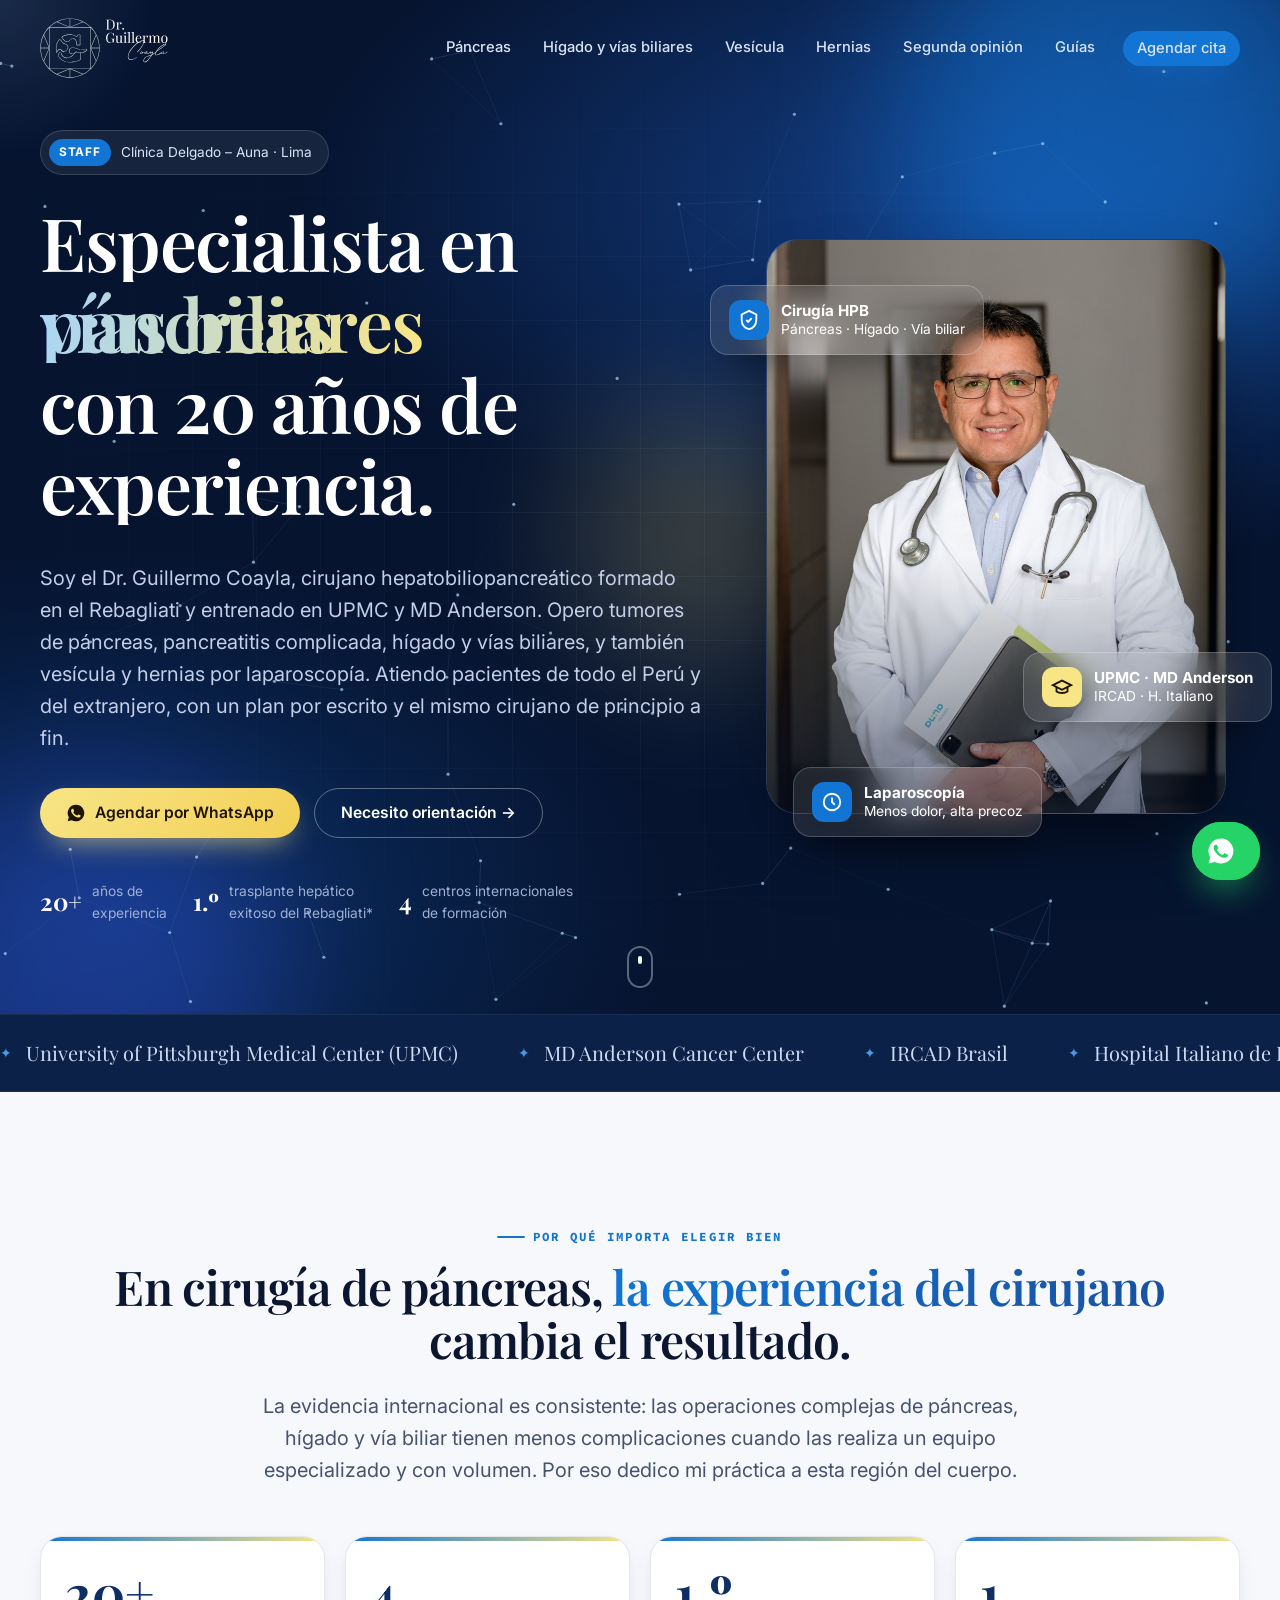
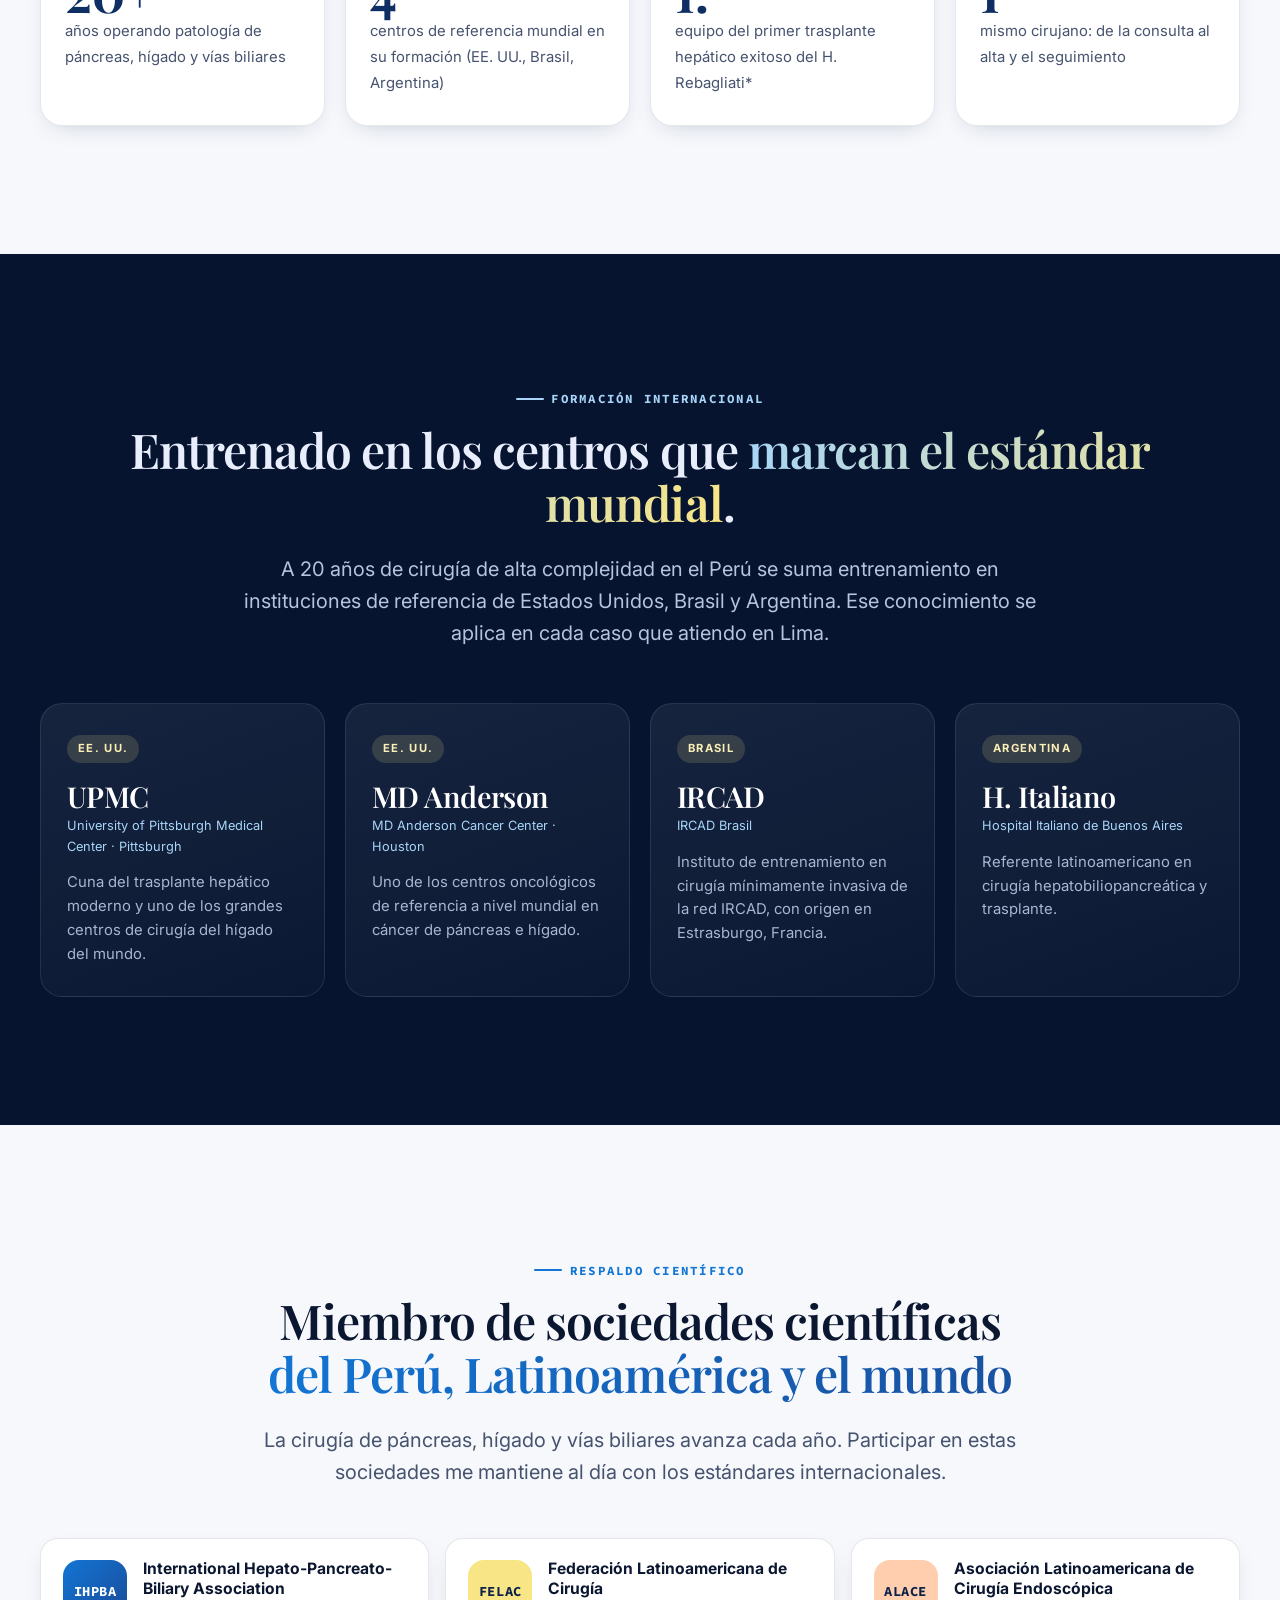
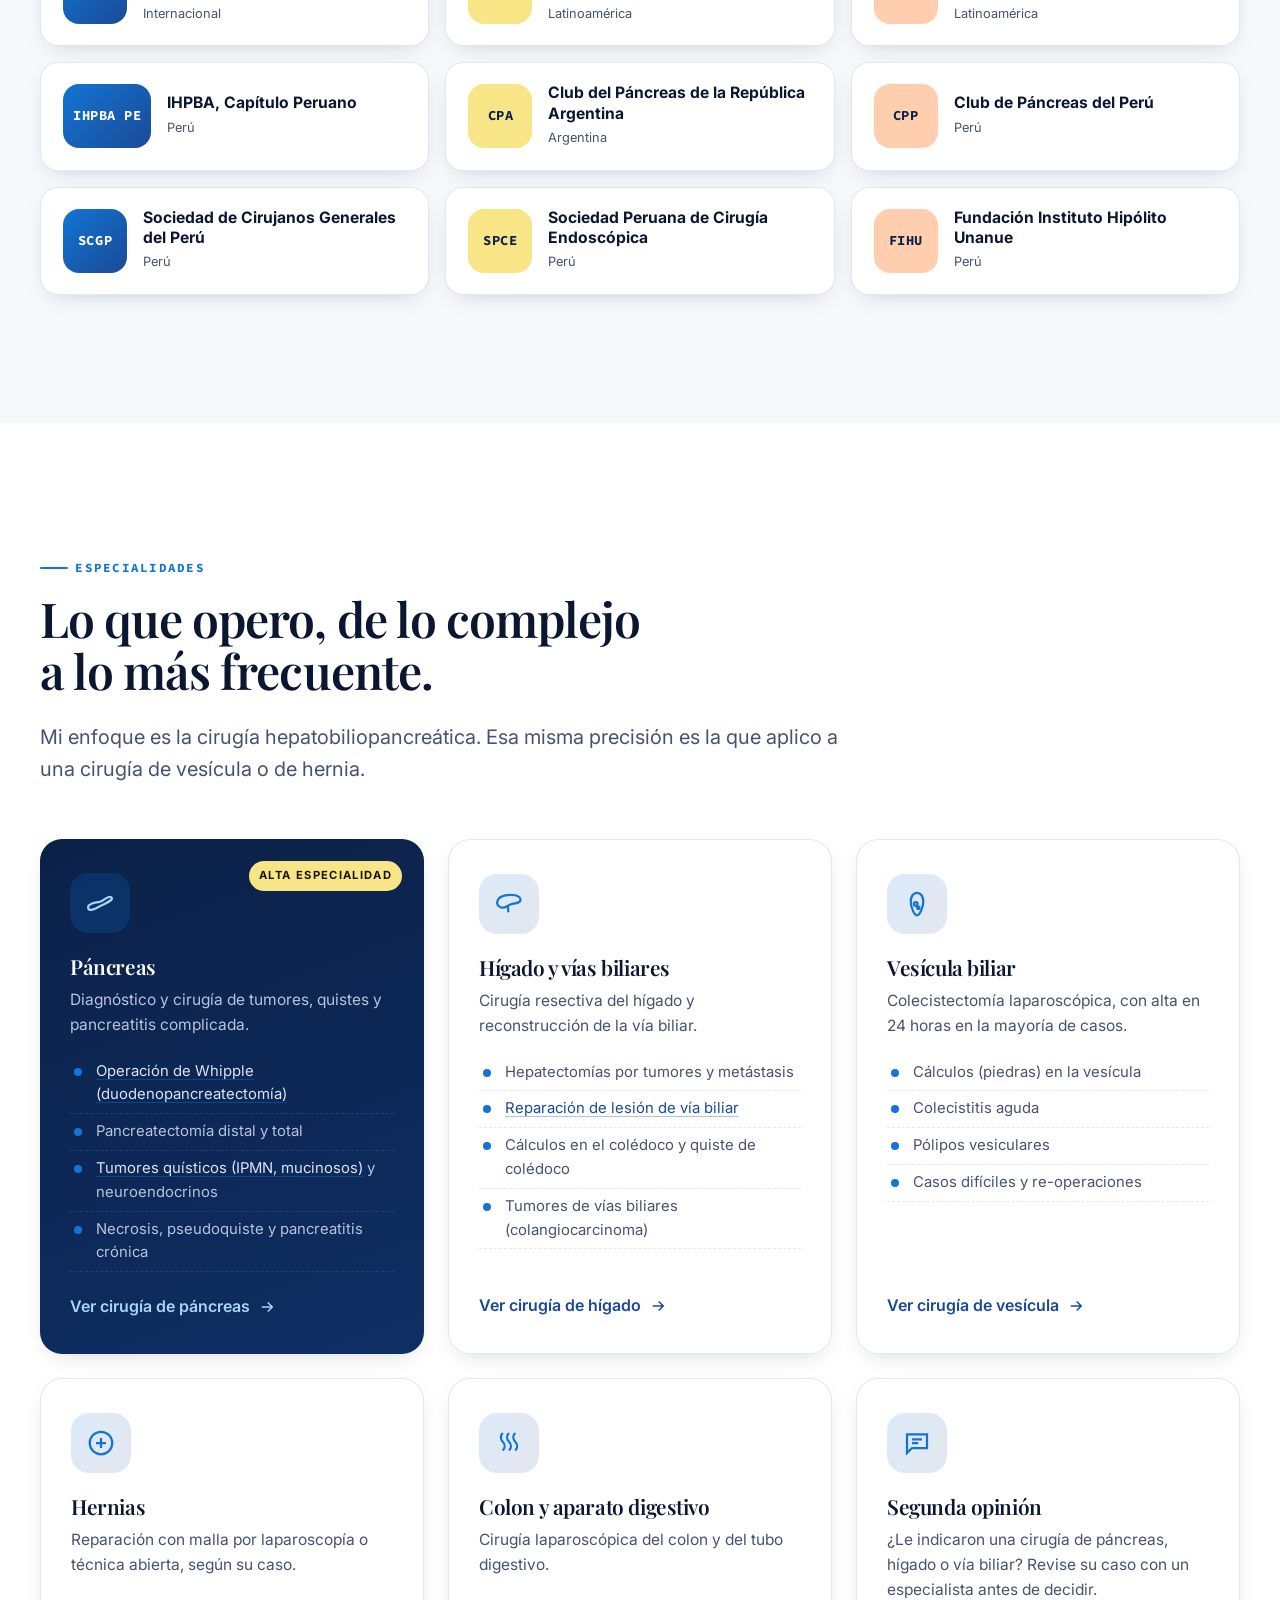
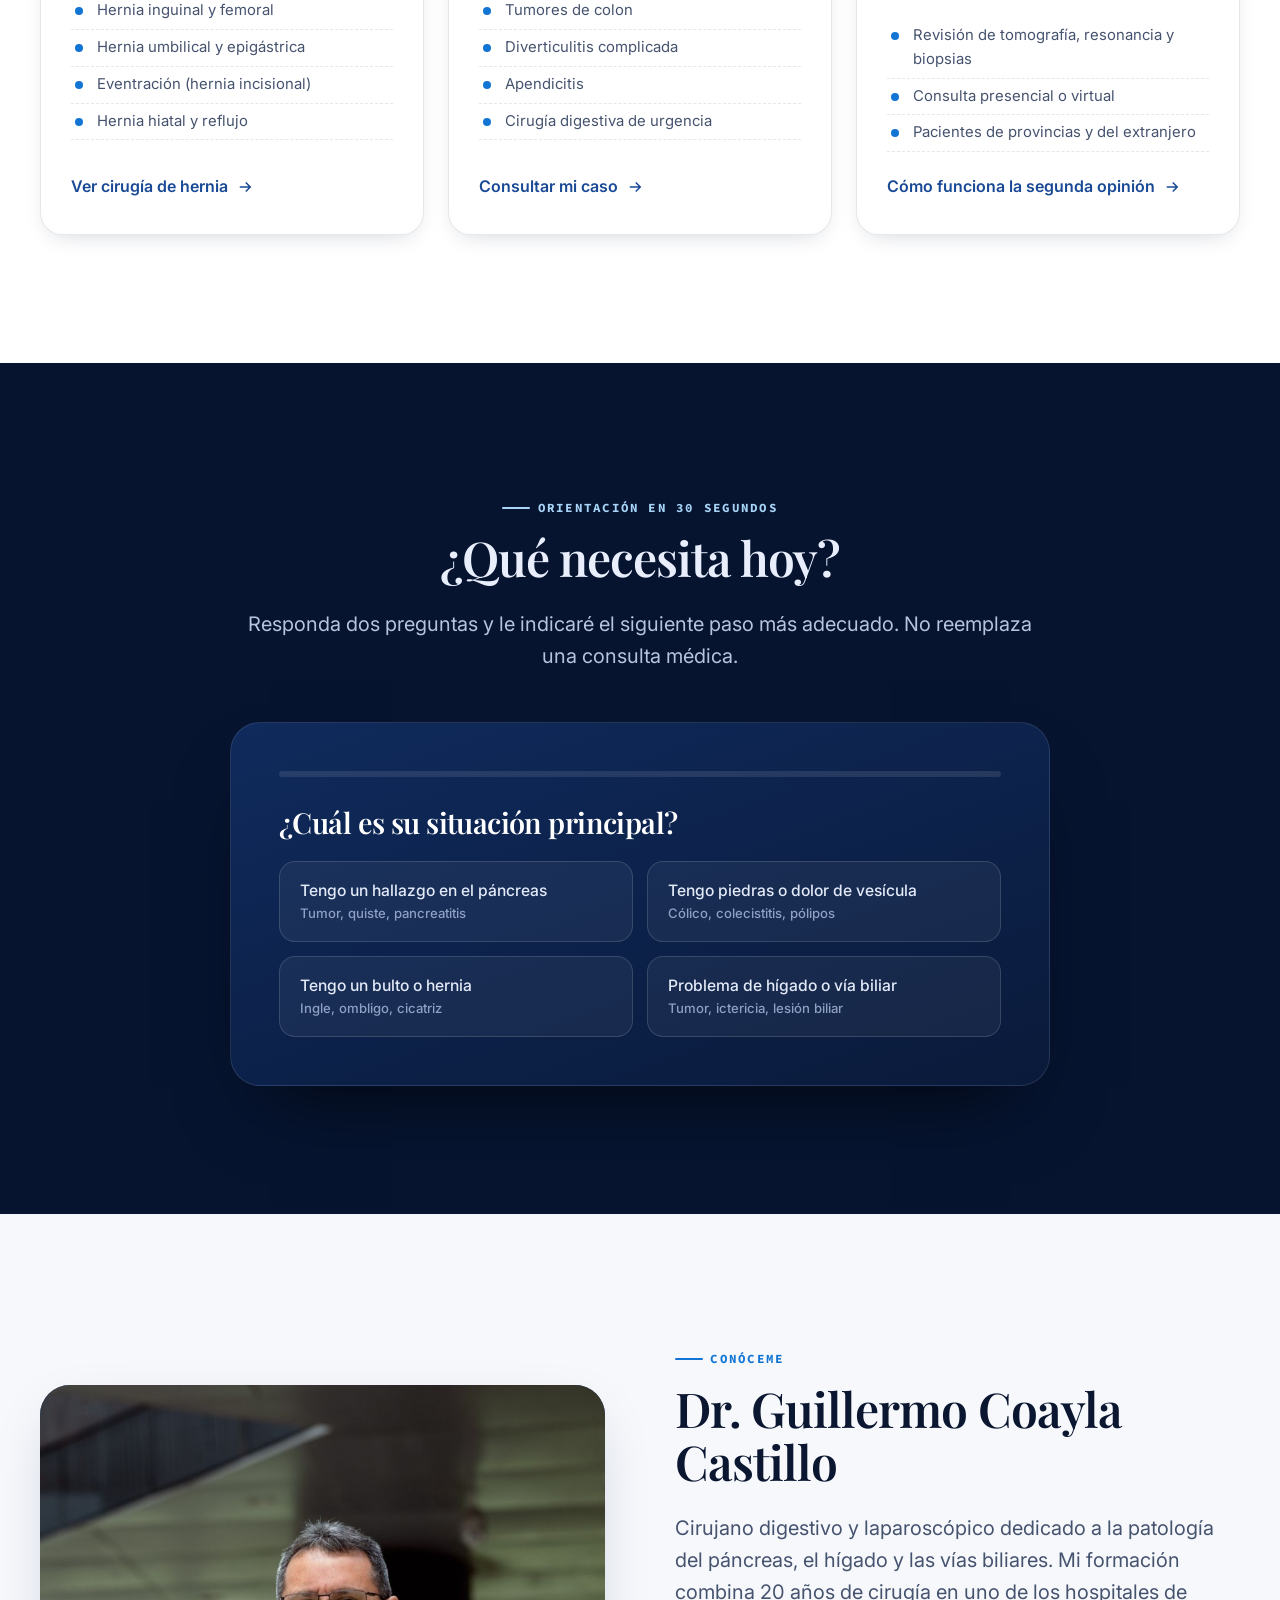
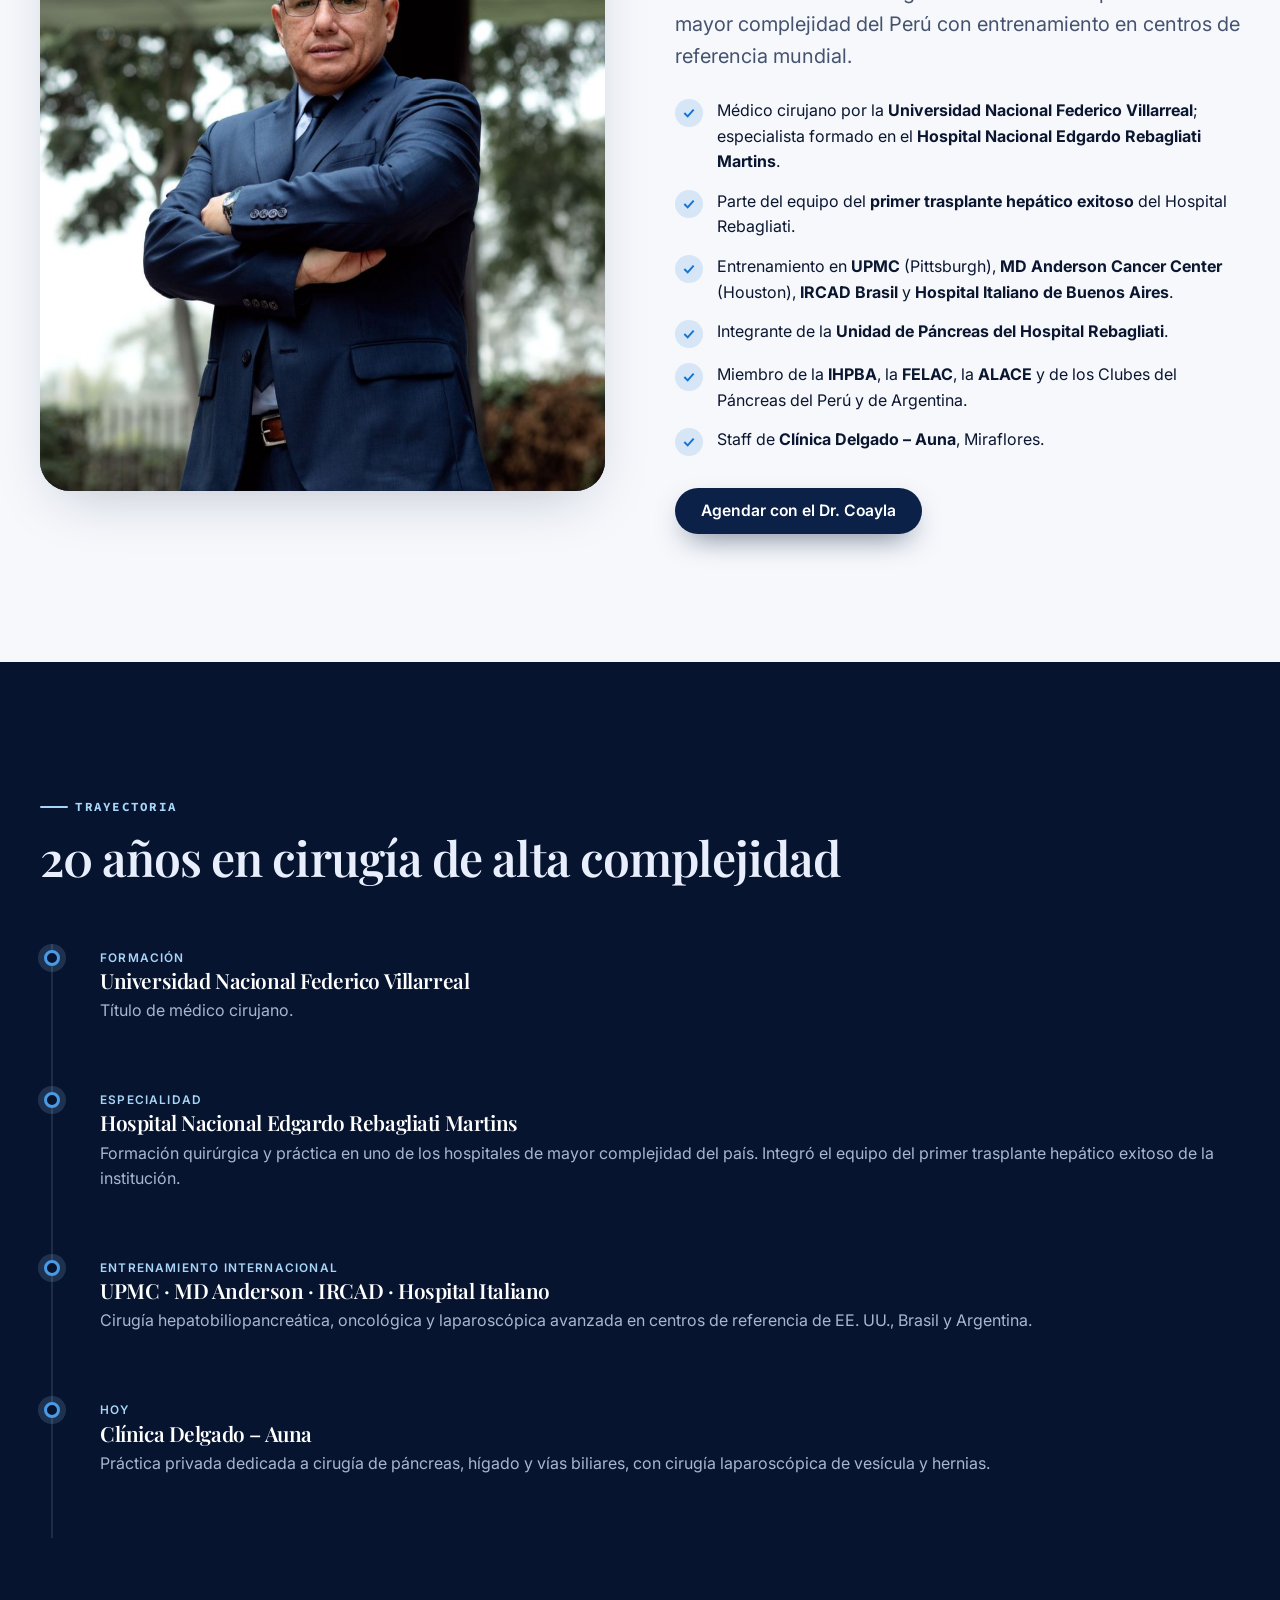
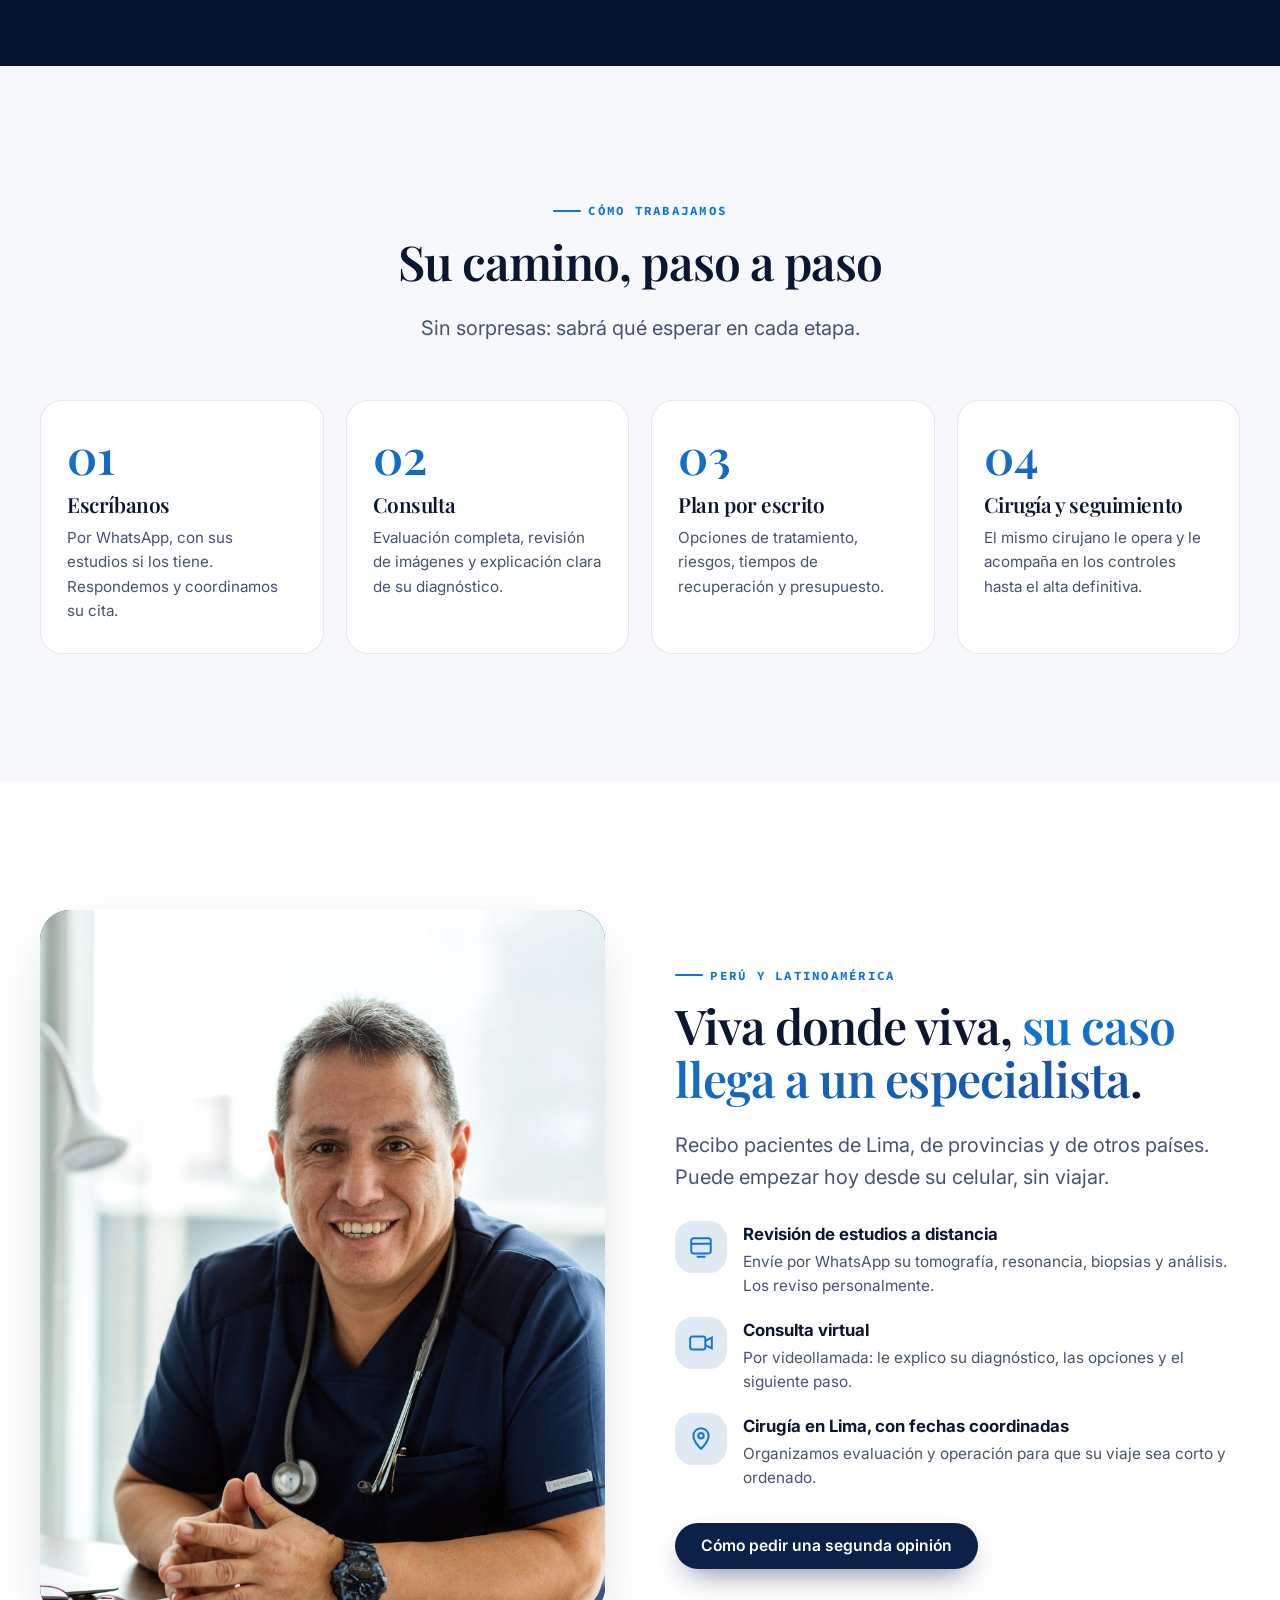
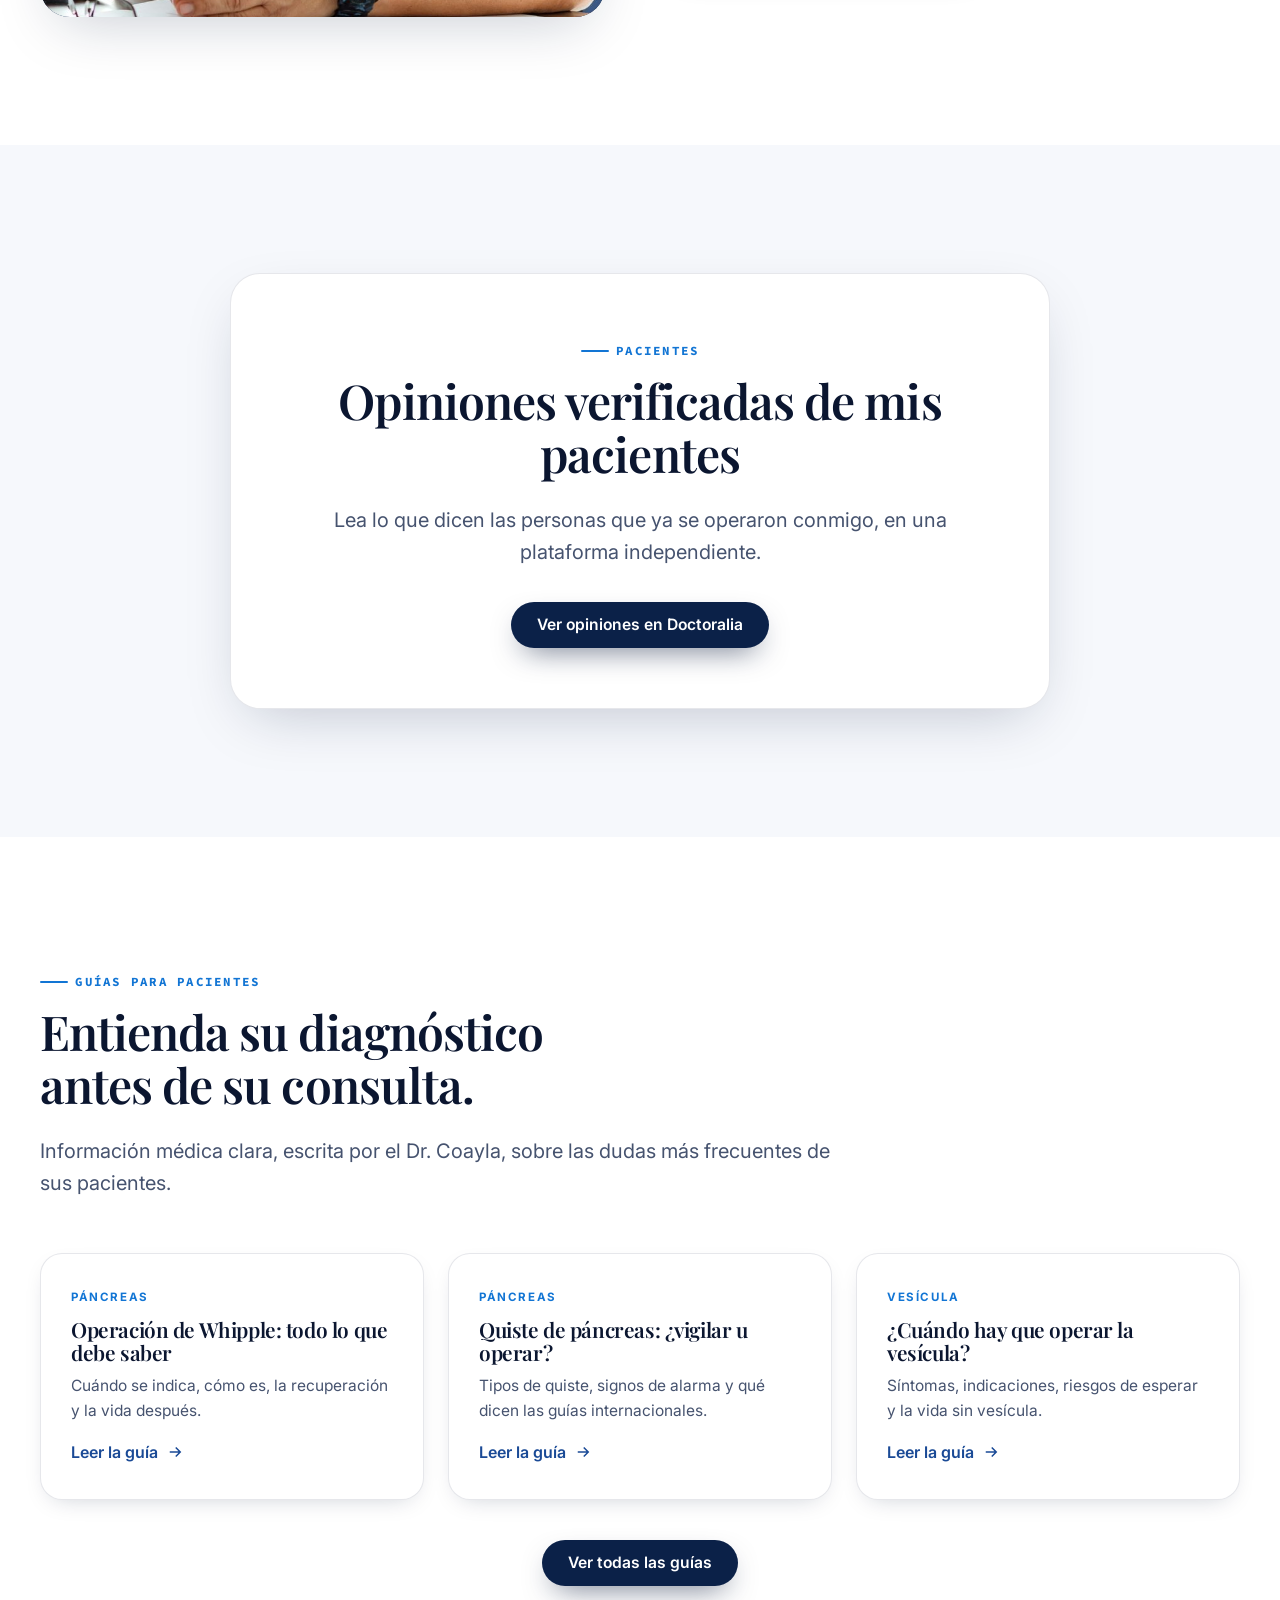
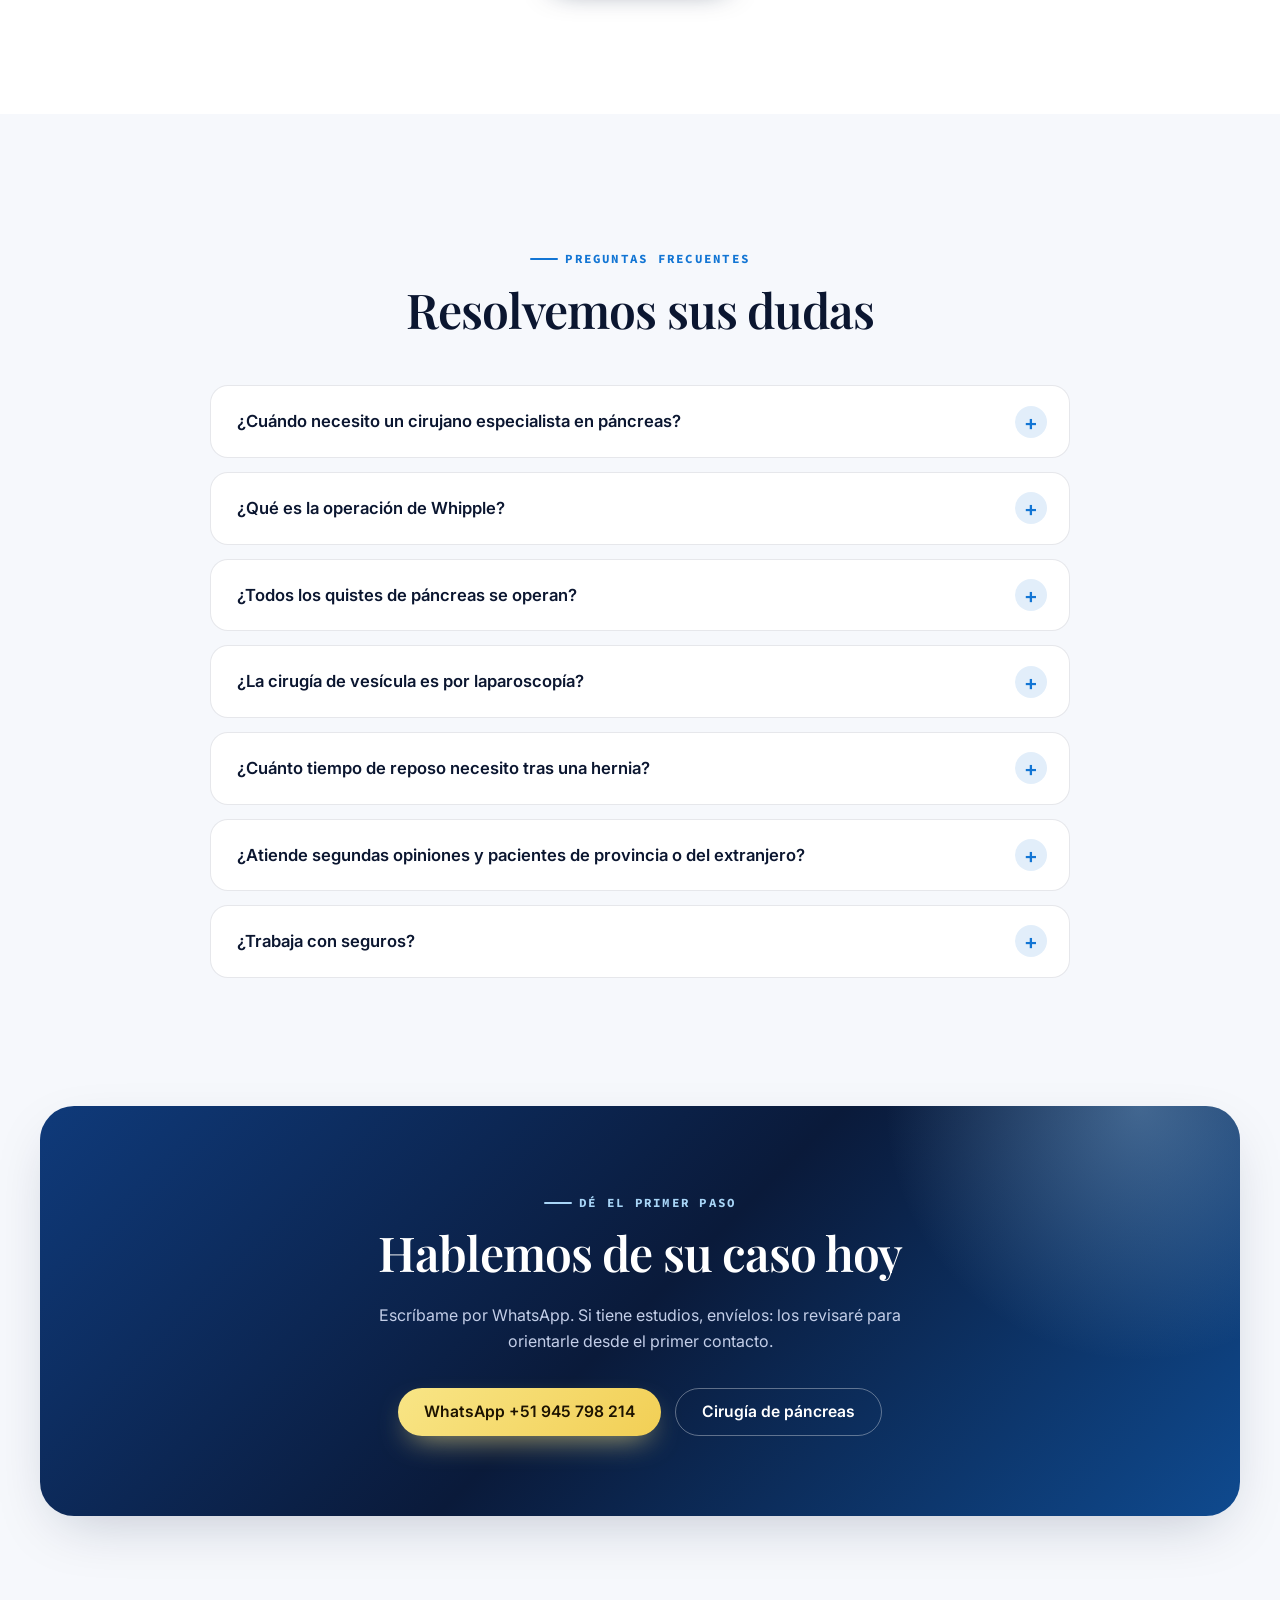
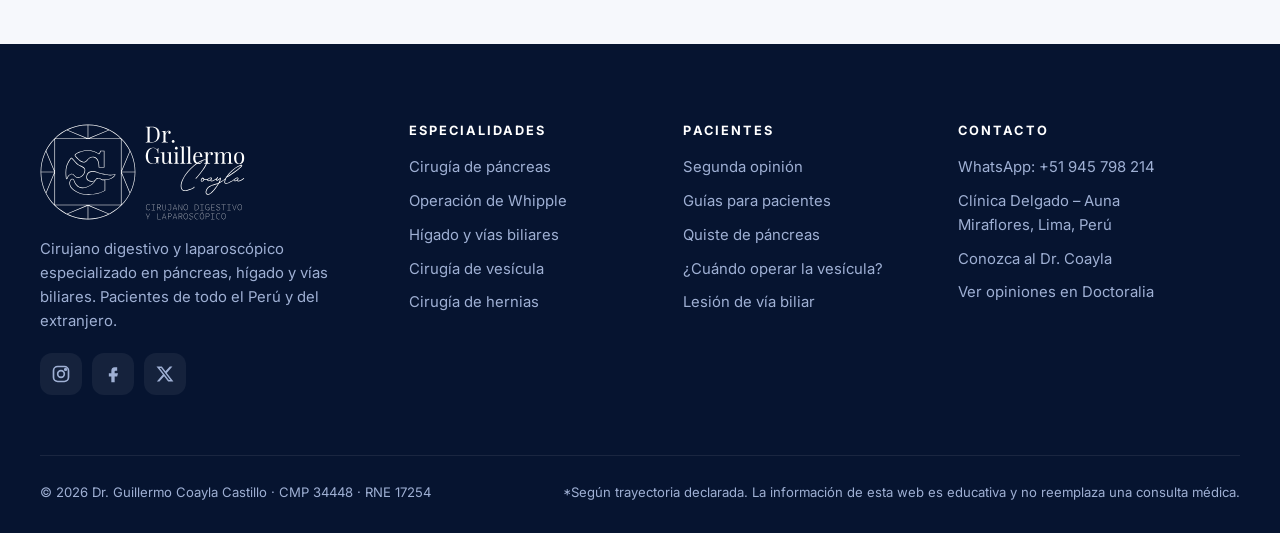
==== commit 4ed0c243: "Fotos, logo y colores de marca del Dr. Coayla - Fotos profesionales en la portada (hero, Conóceme y " ====
--- a/index.html
+++ b/index.html
@@ -22,7 +22,7 @@
   <link rel="icon" href="/assets/favicon.svg" type="image/svg+xml">
   <link rel="preconnect" href="https://fonts.googleapis.com">
   <link rel="preconnect" href="https://fonts.gstatic.com" crossorigin>
-  <link href="https://fonts.googleapis.com/css2?family=Fraunces:opsz,wght@9..144,500;9..144,600;9..144,700&family=Inter:wght@400;500;600;700&display=swap" rel="stylesheet">
+  <link href="https://fonts.googleapis.com/css2?family=Playfair+Display:wght@500;600;700&family=Source+Code+Pro:wght@400;600;700&family=Inter:wght@400;500;600;700&display=swap" rel="stylesheet">
   <link rel="stylesheet" href="/assets/styles.css">
   <script type="application/ld+json">
 {
@@ -44,7 +44,10 @@
    "name": "Dr. Guillermo Coayla Castillo",
    "description": "Cirujano digestivo y laparoscópico especializado en cirugía de páncreas, hígado y vías biliares (cirugía hepatobiliopancreática) en Lima, Perú.",
    "url": "https://www.drcoayla.net/",
-   "image": "https://www.drcoayla.net/assets/og-image.jpg",
+   "image": [
+    "https://www.drcoayla.net/assets/dr-coayla.jpg",
+    "https://www.drcoayla.net/assets/dr-coayla-traje.jpg"
+   ],
    "telephone": "+51945798214",
    "medicalSpecialty": [
     "Surgical",
@@ -148,6 +151,59 @@
     "https://twitter.com/drcoayla",
     "https://www.facebook.com/DrGuillermoCoayla/",
     "https://www.doctoralia.pe/guillermo-coayla-castillo/cirujano-general/lima"
+   ],
+   "logo": "https://www.drcoayla.net/assets/logo-color.svg",
+   "identifier": [
+    {
+     "@type": "PropertyValue",
+     "propertyID": "CMP",
+     "name": "Colegio Médico del Perú",
+     "value": "34448"
+    },
+    {
+     "@type": "PropertyValue",
+     "propertyID": "RNE",
+     "name": "Registro Nacional de Especialistas",
+     "value": "17254"
+    }
+   ],
+   "memberOf": [
+    {
+     "@type": "MedicalOrganization",
+     "name": "International Hepato-Pancreato-Biliary Association"
+    },
+    {
+     "@type": "MedicalOrganization",
+     "name": "Federación Latinoamericana de Cirugía"
+    },
+    {
+     "@type": "MedicalOrganization",
+     "name": "Asociación Latinoamericana de Cirugía Endoscópica"
+    },
+    {
+     "@type": "MedicalOrganization",
+     "name": "IHPBA, Capítulo Peruano"
+    },
+    {
+     "@type": "MedicalOrganization",
+     "name": "Club del Páncreas de la República Argentina"
+    },
+    {
+     "@type": "MedicalOrganization",
+     "name": "Club de Páncreas del Perú"
+    },
+    {
+     "@type": "MedicalOrganization",
+     "name": "Sociedad de Cirujanos Generales del Perú"
+    },
+    {
+     "@type": "MedicalOrganization",
+     "name": "Sociedad Peruana de Cirugía Endoscópica"
+    },
+    {
+     "@type": "MedicalOrganization",
+     "name": "Fundación Instituto Hipólito Unanue"
+    }
    ]
   },
   {
@@ -222,8 +278,7 @@
 <header class="header">
   <div class="container header__inner">
     <a href="/" class="brand" aria-label="Dr. Guillermo Coayla, inicio">
-      <span class="brand__mark">GC</span>
-      <span class="brand__text"><strong>Dr. Guillermo Coayla</strong><span>Páncreas · Hígado · Vías biliares</span></span>
+      <img class="brand__logo" src="/assets/logo-header.svg" alt="Dr. Guillermo Coayla" width="117" height="54">
     </a>
     <button class="nav-toggle" aria-label="Abrir menú" aria-expanded="false"><span></span></button>
     <nav class="nav" aria-label="Principal">
@@ -272,16 +327,16 @@
 
     <div class="hero__visual" aria-hidden="true">
       <div class="portrait">
-        <img src="/assets/dr-coayla.jpg" alt="" data-fallback>
+        <img src="/assets/dr-coayla.jpg" alt="Dr. Guillermo Coayla, cirujano de páncreas, hígado y vías biliares" width="900" height="1349" fetchpriority="high" data-fallback>
         <div class="portrait__fallback">
           <svg class="organ-svg" viewBox="0 0 400 400">
-            <defs><linearGradient id="g1" x1="0" x2="1"><stop offset="0" stop-color="#2fd3c3"/><stop offset="1" stop-color="#e8b04b"/></linearGradient></defs>
+            <defs><linearGradient id="g1" x1="0" x2="1"><stop offset="0" stop-color="#A8D5F7"/><stop offset="1" stop-color="#F8E586"/></linearGradient></defs>
             <!-- hígado estilizado -->
             <path class="draw" stroke="url(#g1)" d="M40 150c30-60 150-80 230-60 50 12 80 40 70 70-10 30-60 30-100 40-50 12-80 50-130 40-50-10-90-40-70-90Z"/>
             <!-- vía biliar -->
-            <path class="draw" stroke="#7ae8dc" style="animation-delay:1.2s" d="M180 205c5 30 0 55 10 80 6 16 20 22 30 36"/>
+            <path class="draw" stroke="#A8D5F7" style="animation-delay:1.2s" d="M180 205c5 30 0 55 10 80 6 16 20 22 30 36"/>
             <!-- vesícula -->
-            <path class="draw" stroke="#e8b04b" style="animation-delay:1.6s" d="M175 215c-25 10-40 40-25 55 15 14 35-5 35-25"/>
+            <path class="draw" stroke="#FFCEAF" style="animation-delay:1.6s" d="M175 215c-25 10-40 40-25 55 15 14 35-5 35-25"/>
             <!-- páncreas -->
             <path class="draw" stroke="url(#g1)" style="animation-delay:2s" d="M215 320c30-12 60-6 90-18 25-10 45-28 60-30 12-2 18 10 8 20-20 18-50 26-80 36-30 10-55 20-80 14-10-3-8-18 2-22Z"/>
           </svg>
@@ -355,6 +410,28 @@
       <article class="inst" data-reveal data-delay="120"><span class="inst__flag">EE. UU.</span><h3>MD Anderson</h3><small>MD Anderson Cancer Center · Houston</small><p>Uno de los centros oncológicos de referencia a nivel mundial en cáncer de páncreas e hígado.</p></article>
       <article class="inst" data-reveal data-delay="240"><span class="inst__flag">Brasil</span><h3>IRCAD</h3><small>IRCAD Brasil</small><p>Instituto de entrenamiento en cirugía mínimamente invasiva de la red IRCAD, con origen en Estrasburgo, Francia.</p></article>
       <article class="inst" data-reveal data-delay="360"><span class="inst__flag">Argentina</span><h3>H. Italiano</h3><small>Hospital Italiano de Buenos Aires</small><p>Referente latinoamericano en cirugía hepatobiliopancreática y trasplante.</p></article>
+    </div>
+  </div>
+</section>
+
+<!-- ================= SOCIEDADES CIENTÍFICAS ================= -->
+<section class="section" id="sociedades">
+  <div class="container">
+    <div class="center" data-reveal>
+      <span class="eyebrow">Respaldo científico</span>
+      <h2>Miembro de sociedades científicas<br><span class="grad-text">del Perú, Latinoamérica y el mundo</span></h2>
+      <p class="lead">La cirugía de páncreas, hígado y vías biliares avanza cada año. Participar en estas sociedades me mantiene al día con los estándares internacionales.</p>
+    </div>
+    <div class="societies">
+      <div class="society" data-reveal data-delay="0"><span class="society__badge">IHPBA</span><div><strong>International Hepato-Pancreato-Biliary Association</strong><small>Internacional</small></div></div>
+      <div class="society" data-reveal data-delay="100"><span class="society__badge">FELAC</span><div><strong>Federación Latinoamericana de Cirugía</strong><small>Latinoamérica</small></div></div>
+      <div class="society" data-reveal data-delay="200"><span class="society__badge">ALACE</span><div><strong>Asociación Latinoamericana de Cirugía Endoscópica</strong><small>Latinoamérica</small></div></div>
+      <div class="society" data-reveal data-delay="0"><span class="society__badge">IHPBA PE</span><div><strong>IHPBA, Capítulo Peruano</strong><small>Perú</small></div></div>
+      <div class="society" data-reveal data-delay="100"><span class="society__badge">CPA</span><div><strong>Club del Páncreas de la República Argentina</strong><small>Argentina</small></div></div>
+      <div class="society" data-reveal data-delay="200"><span class="society__badge">CPP</span><div><strong>Club de Páncreas del Perú</strong><small>Perú</small></div></div>
+      <div class="society" data-reveal data-delay="0"><span class="society__badge">SCGP</span><div><strong>Sociedad de Cirujanos Generales del Perú</strong><small>Perú</small></div></div>
+      <div class="society" data-reveal data-delay="100"><span class="society__badge">SPCE</span><div><strong>Sociedad Peruana de Cirugía Endoscópica</strong><small>Perú</small></div></div>
+      <div class="society" data-reveal data-delay="200"><span class="society__badge">FIHU</span><div><strong>Fundación Instituto Hipólito Unanue</strong><small>Perú</small></div></div>
     </div>
   </div>
 </section>
@@ -538,7 +615,7 @@
   <div class="container split">
     <div class="about-photo" data-reveal="left">
       <div class="about-photo__ring" aria-hidden="true"></div>
-      <img src="/assets/dr-coayla-quirofano.jpg" alt="Dr. Guillermo Coayla en sala de operaciones" data-fallback>
+      <img src="/assets/dr-coayla-traje.jpg" alt="Dr. Guillermo Coayla Castillo" width="900" height="1349" loading="lazy" data-fallback>
       <div class="portrait__fallback"><div><span>GC</span><small>Dr. Guillermo Coayla</small></div></div>
     </div>
     <div data-reveal="right">
@@ -549,6 +626,8 @@
         <li><span class="ck"><svg viewBox="0 0 24 24" fill="none" stroke="currentColor" stroke-width="3"><path d="m5 12 5 5 9-10"/></svg></span><span>Médico cirujano por la <strong>Universidad Nacional Federico Villarreal</strong>; especialista formado en el <strong>Hospital Nacional Edgardo Rebagliati Martins</strong>.</span></li>
         <li><span class="ck"><svg viewBox="0 0 24 24" fill="none" stroke="currentColor" stroke-width="3"><path d="m5 12 5 5 9-10"/></svg></span><span>Parte del equipo del <strong>primer trasplante hepático exitoso</strong> del Hospital Rebagliati.</span></li>
         <li><span class="ck"><svg viewBox="0 0 24 24" fill="none" stroke="currentColor" stroke-width="3"><path d="m5 12 5 5 9-10"/></svg></span><span>Entrenamiento en <strong>UPMC</strong> (Pittsburgh), <strong>MD Anderson Cancer Center</strong> (Houston), <strong>IRCAD Brasil</strong> y <strong>Hospital Italiano de Buenos Aires</strong>.</span></li>
+        <li><span class="ck"><svg viewBox="0 0 24 24" fill="none" stroke="currentColor" stroke-width="3"><path d="m5 12 5 5 9-10"/></svg></span><span>Integrante de la <strong>Unidad de Páncreas del Hospital Rebagliati</strong>.</span></li>
+        <li><span class="ck"><svg viewBox="0 0 24 24" fill="none" stroke="currentColor" stroke-width="3"><path d="m5 12 5 5 9-10"/></svg></span><span>Miembro de la <strong>IHPBA</strong>, la <strong>FELAC</strong>, la <strong>ALACE</strong> y de los Clubes del Páncreas del Perú y de Argentina.</span></li>
         <li><span class="ck"><svg viewBox="0 0 24 24" fill="none" stroke="currentColor" stroke-width="3"><path d="m5 12 5 5 9-10"/></svg></span><span>Staff de <strong>Clínica Delgado – Auna</strong>, Miraflores.</span></li>
       </ul>
       <a class="btn btn--dark" data-magnetic data-wa="Hola Dr. Coayla, quisiera agendar una consulta.">Agendar con el Dr. Coayla</a>
@@ -592,30 +671,19 @@
 
 <!-- ================= PACIENTES DE PROVINCIAS Y DEL EXTRANJERO ================= -->
 <section class="section section--alt" id="pacientes-del-extranjero">
-  <div class="container">
-    <div class="center" data-reveal>
+  <div class="container split">
+    <div class="about-photo" data-reveal="left">
+      <img src="/assets/dr-coayla-consulta.jpg" alt="Dr. Guillermo Coayla en consulta" width="900" height="1350" loading="lazy">
+    </div>
+    <div data-reveal="right">
       <span class="eyebrow">Perú y Latinoamérica</span>
       <h2>Viva donde viva, <span class="grad-text">su caso llega a un especialista</span>.</h2>
       <p class="lead">Recibo pacientes de Lima, de provincias y de otros países. Puede empezar hoy desde su celular, sin viajar.</p>
-    </div>
-    <div class="cards">
-      <article class="card" data-tilt data-reveal data-delay="0">
-        <div class="card__icon"><svg viewBox="0 0 24 24" fill="none" stroke="currentColor" stroke-width="1.8"><rect x="3" y="4" width="18" height="14" rx="2"/><path d="M3 9h18M8 21h8"/></svg></div>
-        <h3>Revisión de estudios a distancia</h3>
-        <p>Envíe por WhatsApp su tomografía, resonancia, biopsias y análisis. Los reviso personalmente.</p>
-      </article>
-      <article class="card" data-tilt data-reveal data-delay="120">
-        <div class="card__icon"><svg viewBox="0 0 24 24" fill="none" stroke="currentColor" stroke-width="1.8"><rect x="2" y="6" width="14" height="12" rx="2"/><path d="m16 10 6-3v10l-6-3"/></svg></div>
-        <h3>Consulta virtual</h3>
-        <p>Conversamos por videollamada: le explico su diagnóstico, las opciones y el siguiente paso.</p>
-      </article>
-      <article class="card" data-tilt data-reveal data-delay="240">
-        <div class="card__icon"><svg viewBox="0 0 24 24" fill="none" stroke="currentColor" stroke-width="1.8"><path d="M12 21s-7-6.2-7-12a7 7 0 0 1 14 0c0 5.8-7 12-7 12Z"/><circle cx="12" cy="9" r="2.5"/></svg></div>
-        <h3>Cirugía en Lima, con fechas coordinadas</h3>
-        <p>Si la cirugía es la mejor opción, organizamos evaluación y operación para que su viaje sea corto y ordenado.</p>
-      </article>
-    </div>
-    <div class="center" style="margin-top:40px" data-reveal>
+      <ul class="reach-list">
+        <li><div class="card__icon"><svg viewBox="0 0 24 24" fill="none" stroke="currentColor" stroke-width="1.8"><rect x="3" y="4" width="18" height="14" rx="2"/><path d="M3 9h18M8 21h8"/></svg></div><div><strong>Revisión de estudios a distancia</strong><p>Envíe por WhatsApp su tomografía, resonancia, biopsias y análisis. Los reviso personalmente.</p></div></li>
+        <li><div class="card__icon"><svg viewBox="0 0 24 24" fill="none" stroke="currentColor" stroke-width="1.8"><rect x="2" y="6" width="14" height="12" rx="2"/><path d="m16 10 6-3v10l-6-3"/></svg></div><div><strong>Consulta virtual</strong><p>Por videollamada: le explico su diagnóstico, las opciones y el siguiente paso.</p></div></li>
+        <li><div class="card__icon"><svg viewBox="0 0 24 24" fill="none" stroke="currentColor" stroke-width="1.8"><path d="M12 21s-7-6.2-7-12a7 7 0 0 1 14 0c0 5.8-7 12-7 12Z"/><circle cx="12" cy="9" r="2.5"/></svg></div><div><strong>Cirugía en Lima, con fechas coordinadas</strong><p>Organizamos evaluación y operación para que su viaje sea corto y ordenado.</p></div></li>
+      </ul>
       <a class="btn btn--dark" data-magnetic href="/segunda-opinion">Cómo pedir una segunda opinión</a>
     </div>
   </div>
@@ -713,7 +781,7 @@
   <div class="container">
     <div class="footer__grid">
       <div>
-        <a href="/" class="brand"><span class="brand__mark">GC</span><span class="brand__text"><strong>Dr. Guillermo Coayla</strong><span>Cirugía HPB · Lima</span></span></a>
+        <a href="/" class="brand"><img class="brand__logo" src="/assets/logo-blanco.svg" alt="Dr. Guillermo Coayla, cirujano digestivo y laparoscópico" width="207" height="96" loading="lazy"></a>
         <p style="margin-top:18px">Cirujano digestivo y laparoscópico especializado en páncreas, hígado y vías biliares. Pacientes de todo el Perú y del extranjero.</p>
         <div class="socials">
           <a href="https://www.instagram.com/drcoayla/" target="_blank" rel="noopener" aria-label="Instagram"><svg viewBox="0 0 24 24" fill="none" stroke="currentColor" stroke-width="2"><rect x="3" y="3" width="18" height="18" rx="5"/><circle cx="12" cy="12" r="4"/><circle cx="17.5" cy="6.5" r="1" fill="currentColor"/></svg></a>
@@ -743,7 +811,7 @@
       </ul></div>
     </div>
     <div class="footer__bottom">
-      <span>© <span data-year>2026</span> Dr. Guillermo Coayla Castillo · Cirujano digestivo y laparoscópico</span>
+      <span>© <span data-year>2026</span> Dr. Guillermo Coayla Castillo · CMP 34448 · RNE 17254</span>
       <span>*Según trayectoria declarada. La información de esta web es educativa y no reemplaza una consulta médica.</span>
     </div>
   </div>
--- a/assets/styles.css
+++ b/assets/styles.css
@@ -4,15 +4,16 @@
    ========================================================== */
 
 :root {
-  --navy-950: #050d1f;
-  --navy-900: #0a1a3a;
-  --navy-800: #10275a;
-  --navy-700: #183a7d;
-  --teal-500: #12b5a6;
-  --teal-400: #2fd3c3;
-  --teal-300: #7ae8dc;
-  --gold-400: #e8b04b;
-  --gold-300: #f3cd85;
+  --navy-950: #061430;
+  --navy-900: #0b2148;
+  --navy-800: #0f2e63;
+  --navy-700: #1a4a96;
+  --teal-500: #1275D4;   /* azul de marca */
+  --teal-400: #4a9be6;
+  --teal-300: #A8D5F7;   /* celeste de marca */
+  --gold-400: #F8E586;   /* amarillo de marca */
+  --gold-300: #fbefb8;
+  --salmon-400: #FFCEAF; /* salmón de marca */
   --rose-400: #ff6b6b;
 
   --bg: #f6f8fc;
@@ -28,7 +29,8 @@
   --radius-sm: 14px;
   --maxw: 1200px;
   --ease: cubic-bezier(.22, 1, .36, 1);
-  --font-display: "Fraunces", Georgia, serif;
+  --font-display: "Playfair Display", Georgia, serif;
+  --font-mono: "Source Code Pro", ui-monospace, monospace;
   --font-body: "Inter", system-ui, -apple-system, Segoe UI, Roboto, sans-serif;
 }
 
@@ -58,15 +60,16 @@
 .eyebrow {
   display: inline-flex; align-items: center; gap: .6em;
   font-size: .78rem; font-weight: 700; letter-spacing: .18em; text-transform: uppercase;
-  color: var(--teal-500); margin-bottom: 1.1em;
-}
+  color: var(--teal-500); margin-bottom: 1.1em; font-family: var(--font-mono);
+}
+.section--dark .eyebrow, .hero .eyebrow, .cta-band .eyebrow { color: var(--teal-300); }
 .eyebrow::before { content: ""; width: 28px; height: 2px; background: currentColor; border-radius: 2px; }
 .lead { font-size: clamp(1.05rem, 1.6vw, 1.25rem); color: var(--ink-soft); max-width: 62ch; }
 .section--dark .lead { color: #b8c4de; }
 .center { text-align: center; }
 .center .lead { margin-inline: auto; }
 .grad-text {
-  background: linear-gradient(100deg, var(--teal-400), var(--gold-400) 60%, var(--teal-400));
+  background: linear-gradient(100deg, var(--teal-300), var(--gold-400) 50%, var(--salmon-400) 75%, var(--teal-300));
   background-size: 200% auto;
   -webkit-background-clip: text; background-clip: text; color: transparent;
   animation: shine 6s linear infinite;
@@ -98,7 +101,7 @@
   width: 42px; height: 42px; border-radius: 12px; display: grid; place-items: center;
   background: linear-gradient(135deg, var(--teal-500), var(--navy-700));
   font-family: var(--font-display); font-weight: 700; font-size: 1.1rem;
-  box-shadow: 0 6px 20px -6px rgba(18,181,166,.7);
+  box-shadow: 0 6px 20px -6px rgba(18,117,212,.7);
 }
 .brand__text strong { display: block; font-family: var(--font-display); font-size: 1.08rem; line-height: 1.1; }
 .brand__text span { font-size: .72rem; letter-spacing: .14em; text-transform: uppercase; color: var(--teal-300); }
@@ -126,7 +129,7 @@
   .nav-toggle { display: grid; place-items: center; }
   .nav {
     position: fixed; inset: 0; flex-direction: column; justify-content: center; gap: 6px;
-    background: rgba(5,13,31,.97); backdrop-filter: blur(10px);
+    background: rgba(6,20,48,.97); backdrop-filter: blur(10px);
     opacity: 0; pointer-events: none; transition: opacity .4s var(--ease);
   }
   .nav a { font-size: 1.4rem; font-family: var(--font-display); }
@@ -143,7 +146,7 @@
   font: 600 .98rem/1 var(--font-body); color: #fff; background: var(--bg-btn);
   position: relative; overflow: hidden; isolation: isolate;
   transition: transform .35s var(--ease), box-shadow .35s var(--ease);
-  box-shadow: 0 12px 30px -12px rgba(18,181,166,.8);
+  box-shadow: 0 12px 30px -12px rgba(18,117,212,.8);
   will-change: transform;
 }
 .btn::after {
@@ -152,8 +155,8 @@
   transform: translateX(-120%); transition: transform .8s var(--ease);
 }
 .btn:hover::after { transform: translateX(120%); }
-.btn:hover { box-shadow: 0 18px 40px -12px rgba(18,181,166,.9); }
-.btn--gold { --bg-btn: linear-gradient(135deg, var(--gold-400), #d9902a); box-shadow: 0 12px 30px -12px rgba(232,176,75,.8); color: #1d1300; }
+.btn:hover { box-shadow: 0 18px 40px -12px rgba(18,117,212,.9); }
+.btn--gold { --bg-btn: linear-gradient(135deg, var(--gold-400), #f2cf55); box-shadow: 0 12px 30px -12px rgba(248,229,134,.8); color: #1d1300; }
 .btn--ghost { background: transparent; color: #fff; border: 1px solid rgba(255,255,255,.35); box-shadow: none; }
 .btn--ghost:hover { background: rgba(255,255,255,.08); box-shadow: none; }
 .btn--dark { --bg-btn: var(--navy-900); box-shadow: 0 12px 30px -12px rgba(10,26,58,.7); }
@@ -163,8 +166,8 @@
 /* ---------- Hero ---------- */
 .hero {
   position: relative; min-height: 100svh; display: flex; align-items: center;
-  background: radial-gradient(1200px 600px at 80% 20%, #13306e 0%, transparent 60%),
-              radial-gradient(900px 600px at 10% 90%, #0b3a4a 0%, transparent 60%),
+  background: radial-gradient(1200px 600px at 80% 20%, #14408a 0%, transparent 60%),
+              radial-gradient(900px 600px at 10% 90%, #0b2f63 0%, transparent 60%),
               var(--navy-950);
   color: #fff; overflow: hidden; padding: 130px 0 90px;
 }
@@ -301,13 +304,13 @@
 }
 .card::before {
   content: ""; position: absolute; inset: 0; opacity: 0; transition: opacity .5s;
-  background: radial-gradient(400px circle at var(--mx, 50%) var(--my, 50%), rgba(18,181,166,.14), transparent 40%);
+  background: radial-gradient(400px circle at var(--mx, 50%) var(--my, 50%), rgba(18,117,212,.14), transparent 40%);
 }
 .card:hover::before { opacity: 1; }
 .card:hover { box-shadow: var(--shadow); }
 .card__icon {
   width: 60px; height: 60px; border-radius: 18px; display: grid; place-items: center; margin-bottom: 22px;
-  background: linear-gradient(135deg, rgba(18,181,166,.15), rgba(24,58,125,.12)); color: var(--teal-500);
+  background: linear-gradient(135deg, rgba(18,117,212,.15), rgba(24,58,125,.12)); color: var(--teal-500);
   transform: translateZ(40px);
 }
 .card__icon svg { width: 30px; height: 30px; }
@@ -322,7 +325,7 @@
 .card--featured { background: linear-gradient(160deg, var(--navy-900), var(--navy-800)); color: #fff; border: 0; }
 .card--featured p, .card--featured ul { color: #b8c4de; }
 .card--featured li { border-color: rgba(255,255,255,.1); }
-.card--featured .card__icon { background: rgba(18,181,166,.2); color: var(--teal-300); }
+.card--featured .card__icon { background: rgba(18,117,212,.2); color: var(--teal-300); }
 .card--featured .card__link { color: var(--teal-300); }
 .tag { position: absolute; top: 22px; right: 22px; font-size: .7rem; font-weight: 700; letter-spacing: .12em; text-transform: uppercase; padding: 6px 10px; border-radius: 999px; background: var(--gold-400); color: #1d1300; }
 @media (max-width: 980px) { .cards { grid-template-columns: 1fr; } }
@@ -338,7 +341,7 @@
 @keyframes spin { to { transform: rotate(360deg); } }
 .checklist { list-style: none; padding: 0; margin: 26px 0 32px; display: grid; gap: 14px; }
 .checklist li { display: flex; gap: 14px; align-items: flex-start; }
-.checklist .ck { flex: none; width: 28px; height: 28px; border-radius: 50%; background: rgba(18,181,166,.14); color: var(--teal-500); display: grid; place-items: center; margin-top: 1px; }
+.checklist .ck { flex: none; width: 28px; height: 28px; border-radius: 50%; background: rgba(18,117,212,.14); color: var(--teal-500); display: grid; place-items: center; margin-top: 1px; }
 .checklist .ck svg { width: 16px; height: 16px; }
 .section--dark .checklist li { color: #d6def0; }
 
@@ -347,7 +350,7 @@
 .timeline__line { position: absolute; left: 11px; top: 0; bottom: 0; width: 2px; background: rgba(255,255,255,.1); }
 .timeline__line span { position: absolute; inset: 0 0 auto 0; height: 0; background: linear-gradient(var(--teal-400), var(--gold-400)); }
 .tl-item { position: relative; padding: 0 0 46px 20px; }
-.tl-item::before { content: ""; position: absolute; left: -36px; top: 6px; width: 16px; height: 16px; border-radius: 50%; background: var(--navy-950); border: 3px solid var(--teal-400); box-shadow: 0 0 0 6px rgba(47,211,195,.15); }
+.tl-item::before { content: ""; position: absolute; left: -36px; top: 6px; width: 16px; height: 16px; border-radius: 50%; background: var(--navy-950); border: 3px solid var(--teal-400); box-shadow: 0 0 0 6px rgba(168,213,247,.15); }
 .tl-item h3 { color: #fff; margin-bottom: .3em; }
 .tl-item small { color: var(--teal-300); font-weight: 600; letter-spacing: .1em; text-transform: uppercase; font-size: .74rem; }
 
@@ -362,7 +365,7 @@
 @media (max-width: 560px) { .steps { grid-template-columns: 1fr; } }
 
 /* ---------- Quiz / embudo ---------- */
-.quiz { max-width: 820px; margin: 50px auto 0; padding: clamp(26px, 4vw, 48px); border-radius: 30px; background: linear-gradient(160deg, #0f2453, #0a1a3a); border: 1px solid rgba(255,255,255,.1); box-shadow: 0 40px 80px -40px rgba(0,0,0,.8); position: relative; overflow: hidden; }
+.quiz { max-width: 820px; margin: 50px auto 0; padding: clamp(26px, 4vw, 48px); border-radius: 30px; background: linear-gradient(160deg, #0f2a5c, #0a1a3a); border: 1px solid rgba(255,255,255,.1); box-shadow: 0 40px 80px -40px rgba(0,0,0,.8); position: relative; overflow: hidden; }
 .quiz__progress { height: 6px; border-radius: 6px; background: rgba(255,255,255,.1); overflow: hidden; margin-bottom: 30px; }
 .quiz__progress span { display: block; height: 100%; width: 0; background: linear-gradient(90deg, var(--teal-400), var(--gold-400)); transition: width .6s var(--ease); }
 .quiz__step { display: none; animation: fadeUp .6s var(--ease) both; }
@@ -375,7 +378,7 @@
   color: #e3eaf8; background: rgba(255,255,255,.05); border: 1px solid rgba(255,255,255,.14);
   transition: background .3s, border-color .3s, transform .3s var(--ease);
 }
-.quiz__opt:hover { background: rgba(18,181,166,.15); border-color: var(--teal-400); transform: translateY(-3px); }
+.quiz__opt:hover { background: rgba(18,117,212,.15); border-color: var(--teal-400); transform: translateY(-3px); }
 .quiz__opt small { display: block; color: #8fa0c4; font-size: .82rem; margin-top: 4px; }
 .quiz__result { text-align: center; }
 .quiz__result .btn { margin: 8px; }
@@ -385,7 +388,7 @@
 .testis { display: flex; gap: 24px; overflow-x: auto; scroll-snap-type: x mandatory; padding: 10px 4px 30px; margin-top: 50px; scrollbar-width: none; }
 .testis::-webkit-scrollbar { display: none; }
 .testi { flex: 0 0 min(420px, 85%); scroll-snap-align: start; padding: 34px; border-radius: var(--radius); background: var(--card); border: 1px solid var(--line); box-shadow: var(--shadow-sm); position: relative; }
-.testi::before { content: "“"; position: absolute; top: -10px; right: 24px; font-family: var(--font-display); font-size: 7rem; line-height: 1; color: rgba(18,181,166,.18); }
+.testi::before { content: "“"; position: absolute; top: -10px; right: 24px; font-family: var(--font-display); font-size: 7rem; line-height: 1; color: rgba(18,117,212,.18); }
 .testi__stars { color: var(--gold-400); letter-spacing: 3px; margin-bottom: 14px; }
 .testi p { color: var(--ink-soft); font-size: 1rem; }
 .testi__who { display: flex; align-items: center; gap: 12px; margin-top: 20px; }
@@ -401,7 +404,7 @@
 .faq details[open] { box-shadow: var(--shadow-sm); }
 .faq summary { list-style: none; cursor: pointer; padding: 22px 64px 22px 26px; font-weight: 600; font-size: 1.04rem; position: relative; }
 .faq summary::-webkit-details-marker { display: none; }
-.faq summary::after { content: "+"; position: absolute; right: 22px; top: 50%; width: 32px; height: 32px; margin-top: -16px; border-radius: 50%; display: grid; place-items: center; background: rgba(18,181,166,.12); color: var(--teal-500); font-size: 1.3rem; transition: transform .4s var(--ease); }
+.faq summary::after { content: "+"; position: absolute; right: 22px; top: 50%; width: 32px; height: 32px; margin-top: -16px; border-radius: 50%; display: grid; place-items: center; background: rgba(18,117,212,.12); color: var(--teal-500); font-size: 1.3rem; transition: transform .4s var(--ease); }
 .faq details[open] summary::after { transform: rotate(135deg); }
 .faq .faq__body { padding: 0 26px 22px; color: var(--ink-soft); }
 
@@ -412,7 +415,7 @@
 .prose p, .prose li { color: var(--ink-soft); font-size: 1.04rem; }
 .prose ul { padding-left: 1.2em; }
 .prose li { margin-bottom: .5em; }
-.callout { padding: 26px 28px; border-radius: 20px; background: linear-gradient(135deg, rgba(18,181,166,.1), rgba(24,58,125,.08)); border: 1px solid rgba(18,181,166,.25); margin: 30px 0; }
+.callout { padding: 26px 28px; border-radius: 20px; background: linear-gradient(135deg, rgba(18,117,212,.1), rgba(24,58,125,.08)); border: 1px solid rgba(18,117,212,.25); margin: 30px 0; }
 .callout strong { color: var(--navy-800); }
 .callout--warn { background: rgba(255,107,107,.08); border-color: rgba(255,107,107,.3); }
 .layout-aside { display: grid; grid-template-columns: 1fr 340px; gap: 60px; align-items: start; }
@@ -421,15 +424,15 @@
 .aside-card .btn { width: 100%; margin-top: 10px; }
 @media (max-width: 980px) { .layout-aside { grid-template-columns: 1fr; } .aside-card { position: static; } }
 .pills { display: flex; flex-wrap: wrap; gap: 10px; margin: 20px 0; }
-.pill { padding: 8px 14px; border-radius: 999px; font-size: .86rem; background: rgba(18,181,166,.1); color: var(--navy-800); border: 1px solid rgba(18,181,166,.2); }
+.pill { padding: 8px 14px; border-radius: 999px; font-size: .86rem; background: rgba(18,117,212,.1); color: var(--navy-800); border: 1px solid rgba(18,117,212,.2); }
 .hero .pill { background: rgba(255,255,255,.08); color: #dbe4f7; border-color: rgba(255,255,255,.16); }
 .breadcrumbs { font-size: .84rem; color: #9fb0d4; margin-bottom: 20px; }
 .breadcrumbs a { color: var(--teal-300); }
 
 /* ---------- CTA final ---------- */
 .cta-band { position: relative; overflow: hidden; border-radius: 34px; padding: clamp(40px, 7vw, 80px); color: #fff; text-align: center;
-  background: linear-gradient(135deg, #0e2a63, #0a1a3a 50%, #0b4b52); box-shadow: var(--shadow); }
-.cta-band::before { content: ""; position: absolute; width: 600px; height: 600px; border-radius: 50%; background: radial-gradient(circle, rgba(47,211,195,.35), transparent 60%); top: -300px; right: -200px; animation: float 16s ease-in-out infinite; }
+  background: linear-gradient(135deg, #0f3a7a, #0a1a3a 50%, #0f4a8f); box-shadow: var(--shadow); }
+.cta-band::before { content: ""; position: absolute; width: 600px; height: 600px; border-radius: 50%; background: radial-gradient(circle, rgba(168,213,247,.35), transparent 60%); top: -300px; right: -200px; animation: float 16s ease-in-out infinite; }
 .cta-band > * { position: relative; }
 .cta-band p { color: #c3cee8; max-width: 56ch; margin-inline: auto; }
 .cta-band .hero__ctas { justify-content: center; }
@@ -463,7 +466,7 @@
 
 /* ---------- Cursor glow (solo desktop) ---------- */
 .cursor-glow { position: fixed; width: 380px; height: 380px; border-radius: 50%; pointer-events: none; z-index: 1;
-  background: radial-gradient(circle, rgba(47,211,195,.12), transparent 60%); transform: translate(-50%, -50%); top: 0; left: 0; transition: opacity .3s; }
+  background: radial-gradient(circle, rgba(168,213,247,.12), transparent 60%); transform: translate(-50%, -50%); top: 0; left: 0; transition: opacity .3s; }
 @media (hover: none) { .cursor-glow { display: none; } }
 
 /* ---------- Accesibilidad ---------- */
@@ -483,14 +486,14 @@
 
 /* ---------- Tarjetas: etiqueta superior y enlaces ---------- */
 .card__kicker { font-size: .72rem; font-weight: 700; letter-spacing: .14em; text-transform: uppercase; color: var(--teal-500); margin-bottom: 12px; }
-.card li a { color: var(--navy-700); text-decoration: underline; text-decoration-color: rgba(18,181,166,.4); text-underline-offset: 3px; }
+.card li a { color: var(--navy-700); text-decoration: underline; text-decoration-color: rgba(18,117,212,.4); text-underline-offset: 3px; }
 .card--featured li a { color: #dbe4f7; }
 
 /* ---------- Formación internacional ---------- */
 .inst-grid { display: grid; grid-template-columns: repeat(4, 1fr); gap: 20px; margin-top: 54px; }
 .inst { padding: 30px 26px; border-radius: var(--radius); background: linear-gradient(160deg, rgba(255,255,255,.07), rgba(255,255,255,.02)); border: 1px solid rgba(255,255,255,.1); transition: transform .4s var(--ease), border-color .4s; }
 .inst:hover { transform: translateY(-6px); border-color: var(--teal-400); }
-.inst__flag { display: inline-block; padding: 5px 11px; border-radius: 999px; font-size: .7rem; font-weight: 700; letter-spacing: .12em; text-transform: uppercase; background: rgba(232,176,75,.15); color: var(--gold-300); }
+.inst__flag { display: inline-block; padding: 5px 11px; border-radius: 999px; font-size: .7rem; font-weight: 700; letter-spacing: .12em; text-transform: uppercase; background: rgba(248,229,134,.15); color: var(--gold-300); }
 .inst h3 { color: #fff; font-size: 1.8rem; margin: 18px 0 4px; }
 .inst small { display: block; color: var(--teal-300); font-size: .8rem; margin-bottom: 14px; }
 .inst p { color: #a9b6d3; font-size: .93rem; margin: 0; }
@@ -505,3 +508,46 @@
 .article-meta { font-size: .9rem; color: var(--ink-soft); border-left: 3px solid var(--teal-500); padding-left: 12px; margin-bottom: 2em; }
 .prose a, .faq__body a { color: var(--teal-500); font-weight: 600; text-decoration: underline; text-underline-offset: 3px; }
 .prose a:hover, .faq__body a:hover { color: var(--navy-700); }
+
+/* ---------- Logo de marca ---------- */
+.brand__logo { height: 60px; width: auto; transition: height .4s var(--ease); }
+.header.is-scrolled .brand__logo { height: 46px; }
+.footer .brand__logo { height: 96px; }
+@media (max-width: 520px) { .brand__logo { height: 46px; } }
+
+/* ---------- Fotos ---------- */
+.portrait img { object-position: center 18%; }
+.about-photo img { object-position: center 22%; }
+.hero__visual .portrait::after { content: ""; position: absolute; inset: 0; z-index: 2; pointer-events: none;
+  background: linear-gradient(180deg, transparent 55%, rgba(6,20,48,.55)); }
+
+/* ---------- Sociedades científicas ---------- */
+.societies { display: grid; grid-template-columns: repeat(3, 1fr); gap: 16px; margin-top: 50px; }
+.society { display: flex; gap: 16px; align-items: center; padding: 20px 22px; border-radius: 18px; background: var(--card); border: 1px solid var(--line); box-shadow: var(--shadow-sm); transition: transform .4s var(--ease), border-color .4s; }
+.society:hover { transform: translateY(-4px); border-color: rgba(18,117,212,.4); }
+.society__badge { flex: none; min-width: 64px; height: 64px; padding: 0 10px; border-radius: 16px; display: grid; place-items: center; font: 700 .86rem/1 var(--font-mono); letter-spacing: .04em; color: #fff; background: linear-gradient(135deg, var(--teal-500), var(--navy-700)); }
+.society:nth-child(3n+2) .society__badge { background: var(--gold-400); color: var(--navy-900); }
+.society:nth-child(3n) .society__badge { background: var(--salmon-400); color: var(--navy-900); }
+.society strong { display: block; font-size: .98rem; line-height: 1.3; }
+.society small { color: var(--ink-soft); font-size: .8rem; }
+@media (max-width: 980px) { .societies { grid-template-columns: repeat(2, 1fr); } }
+@media (max-width: 600px) { .societies { grid-template-columns: 1fr; } }
+
+/* ---------- Bloque con foto (pacientes a distancia) ---------- */
+.reach-list { list-style: none; padding: 0; margin: 28px 0 32px; display: grid; gap: 18px; }
+.reach-list li { display: flex; gap: 16px; align-items: flex-start; }
+.reach-list .card__icon { width: 52px; height: 52px; margin: 0; flex: none; transform: none; }
+.reach-list .card__icon svg { width: 26px; height: 26px; }
+.reach-list strong { display: block; font-size: 1.05rem; margin-bottom: 2px; }
+.reach-list p { margin: 0; color: var(--ink-soft); font-size: .96rem; }
+.float-card { z-index: 3; }
+
+/* Texto degradado legible sobre fondos claros */
+.section:not(.section--dark) .grad-text { background-image: linear-gradient(100deg, var(--teal-500), var(--navy-700) 60%, var(--teal-500)); }
+.section .cta-band .grad-text, .section .aside-card .grad-text { background-image: linear-gradient(100deg, var(--teal-300), var(--gold-400) 50%, var(--salmon-400) 75%, var(--teal-300)); }
+
+/* En celular, la foto del doctor aparece primero */
+@media (max-width: 980px) {
+  .hero__inner > .hero__visual { order: -1; max-width: 300px; margin: 0 auto 10px; }
+  .float-card--3 { display: none; }
+}
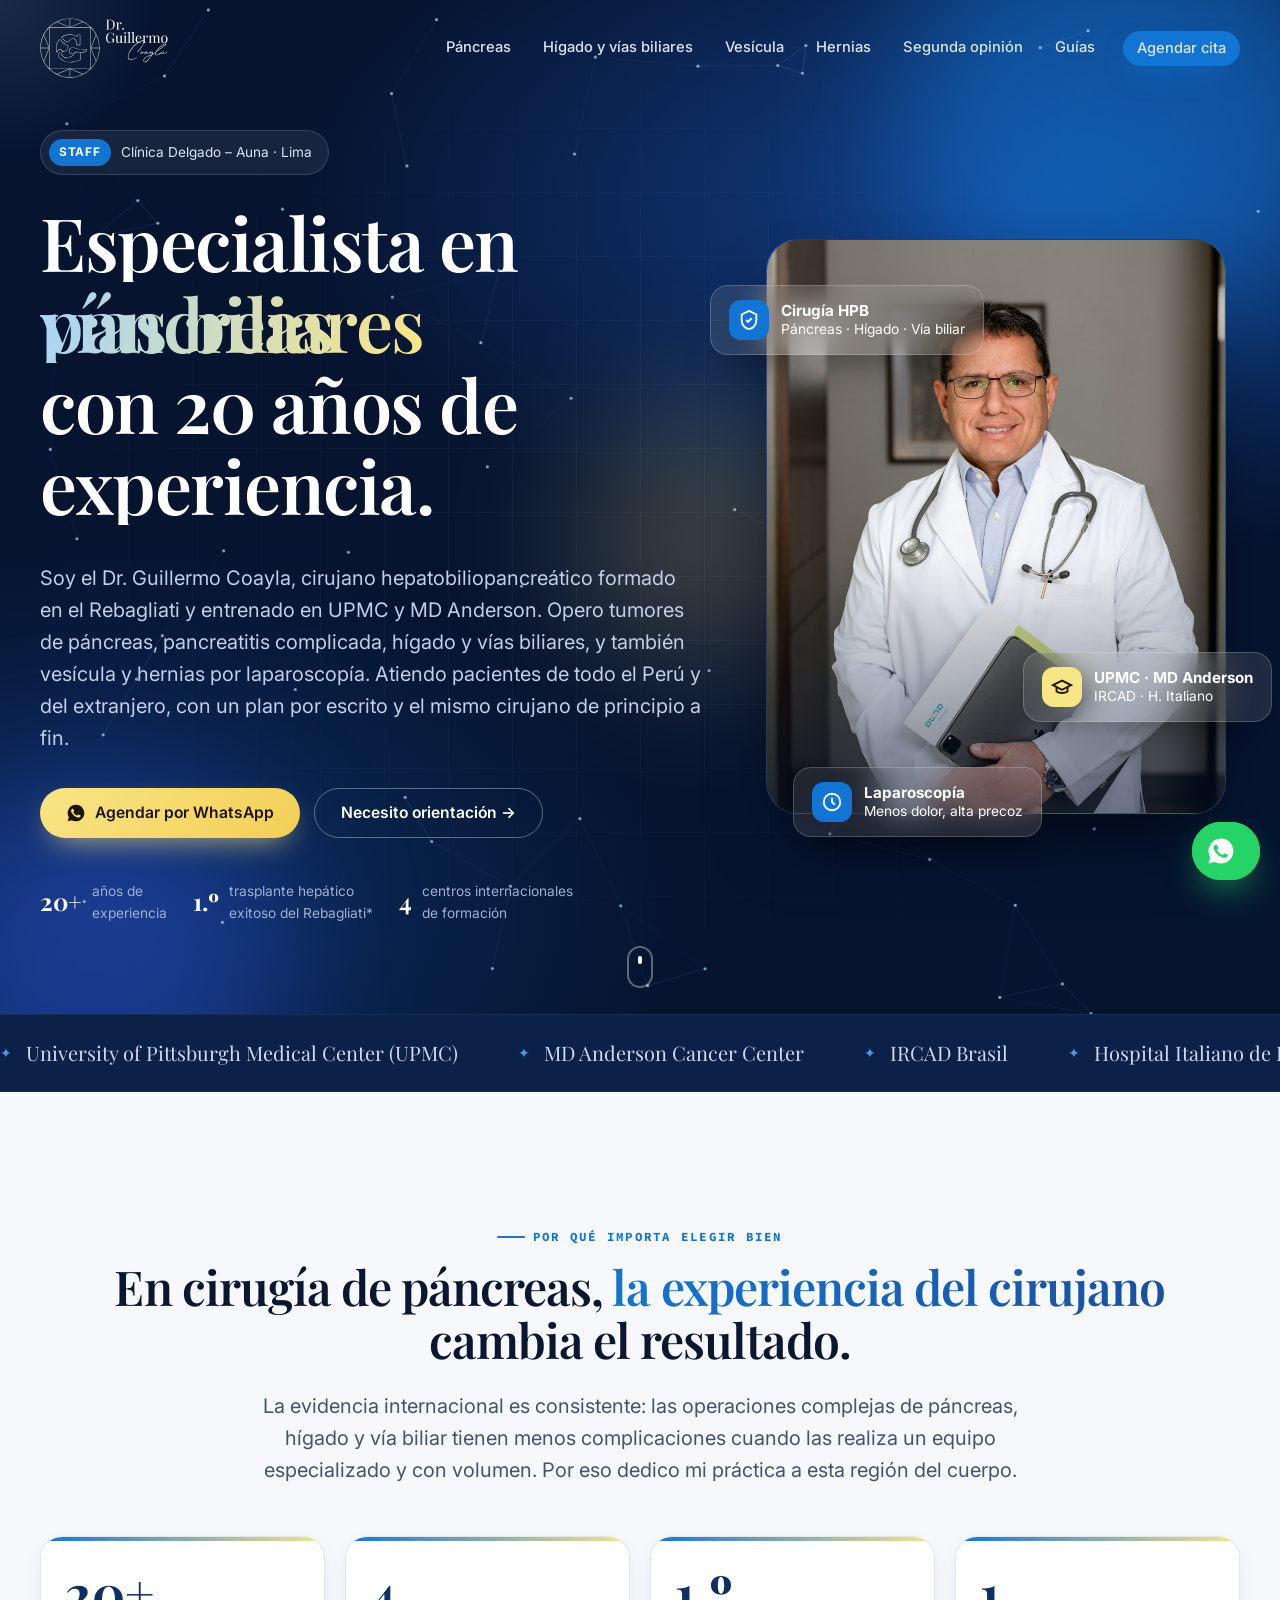
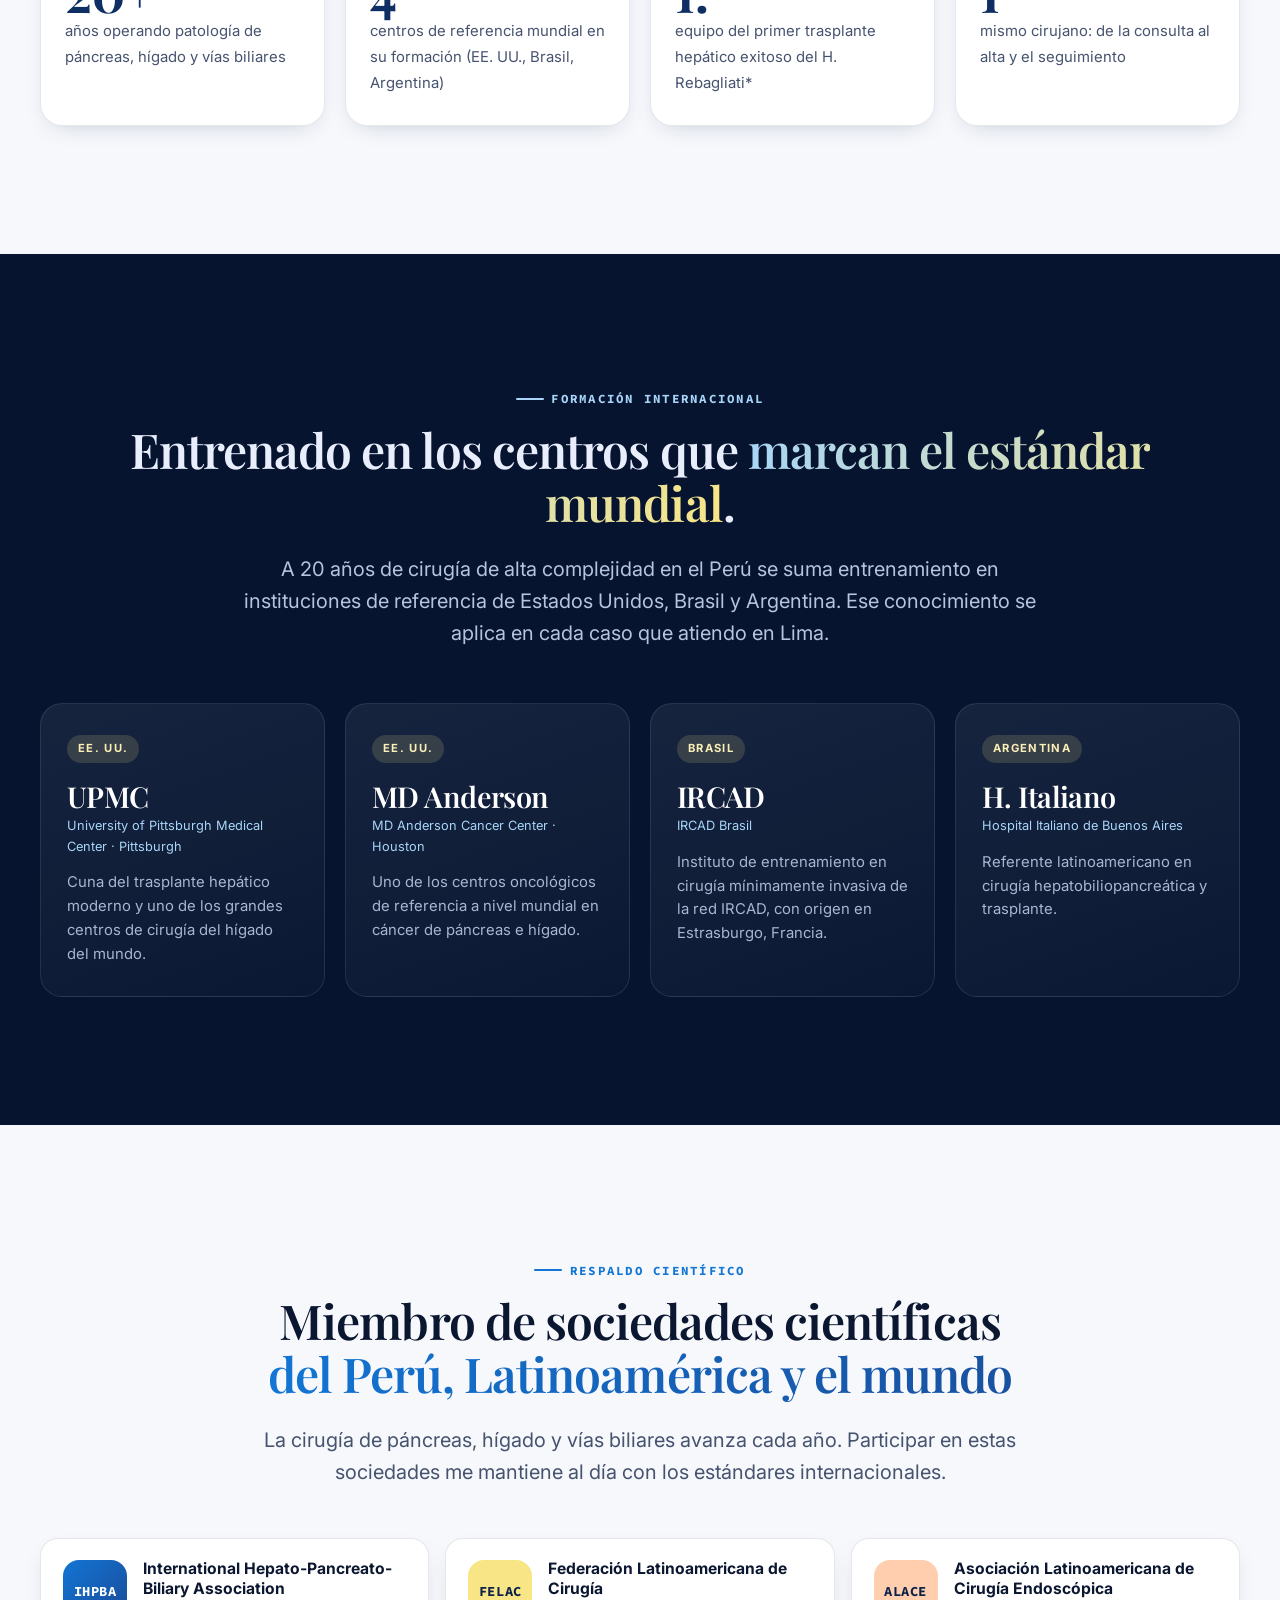
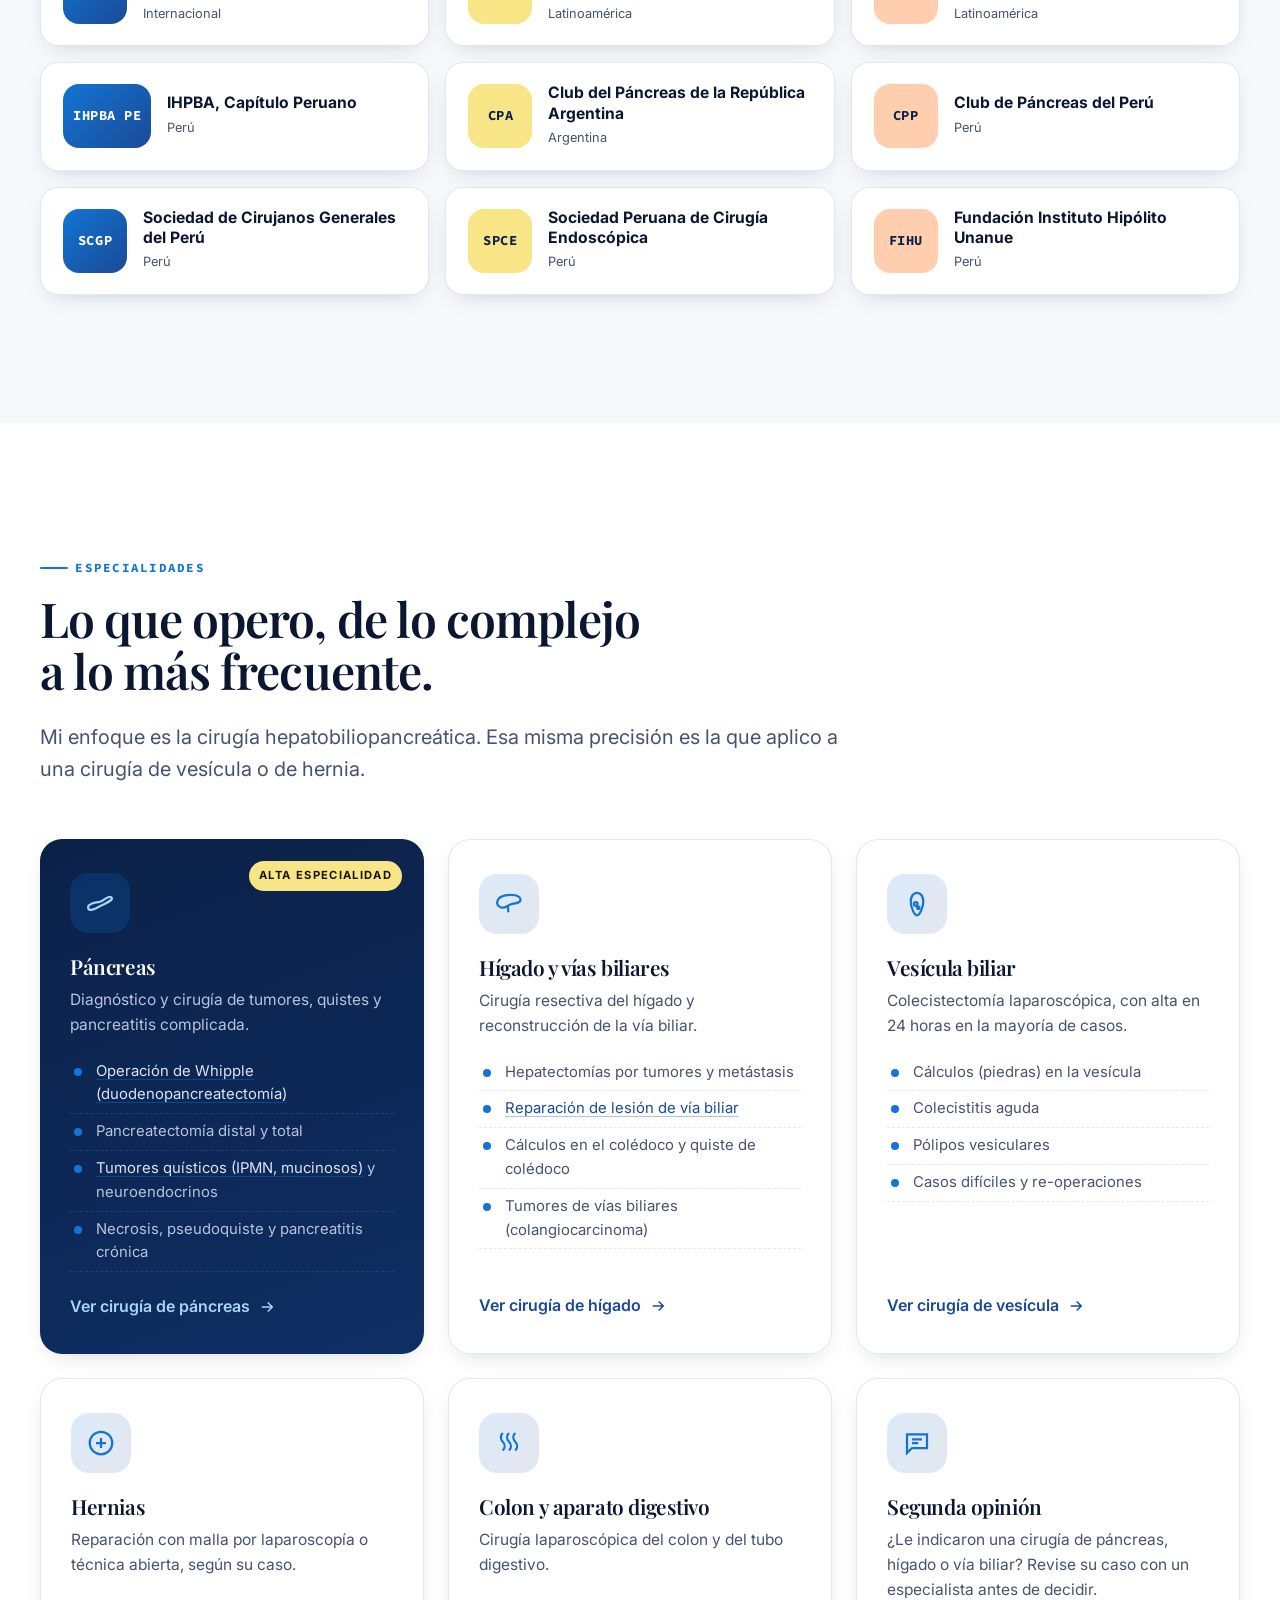
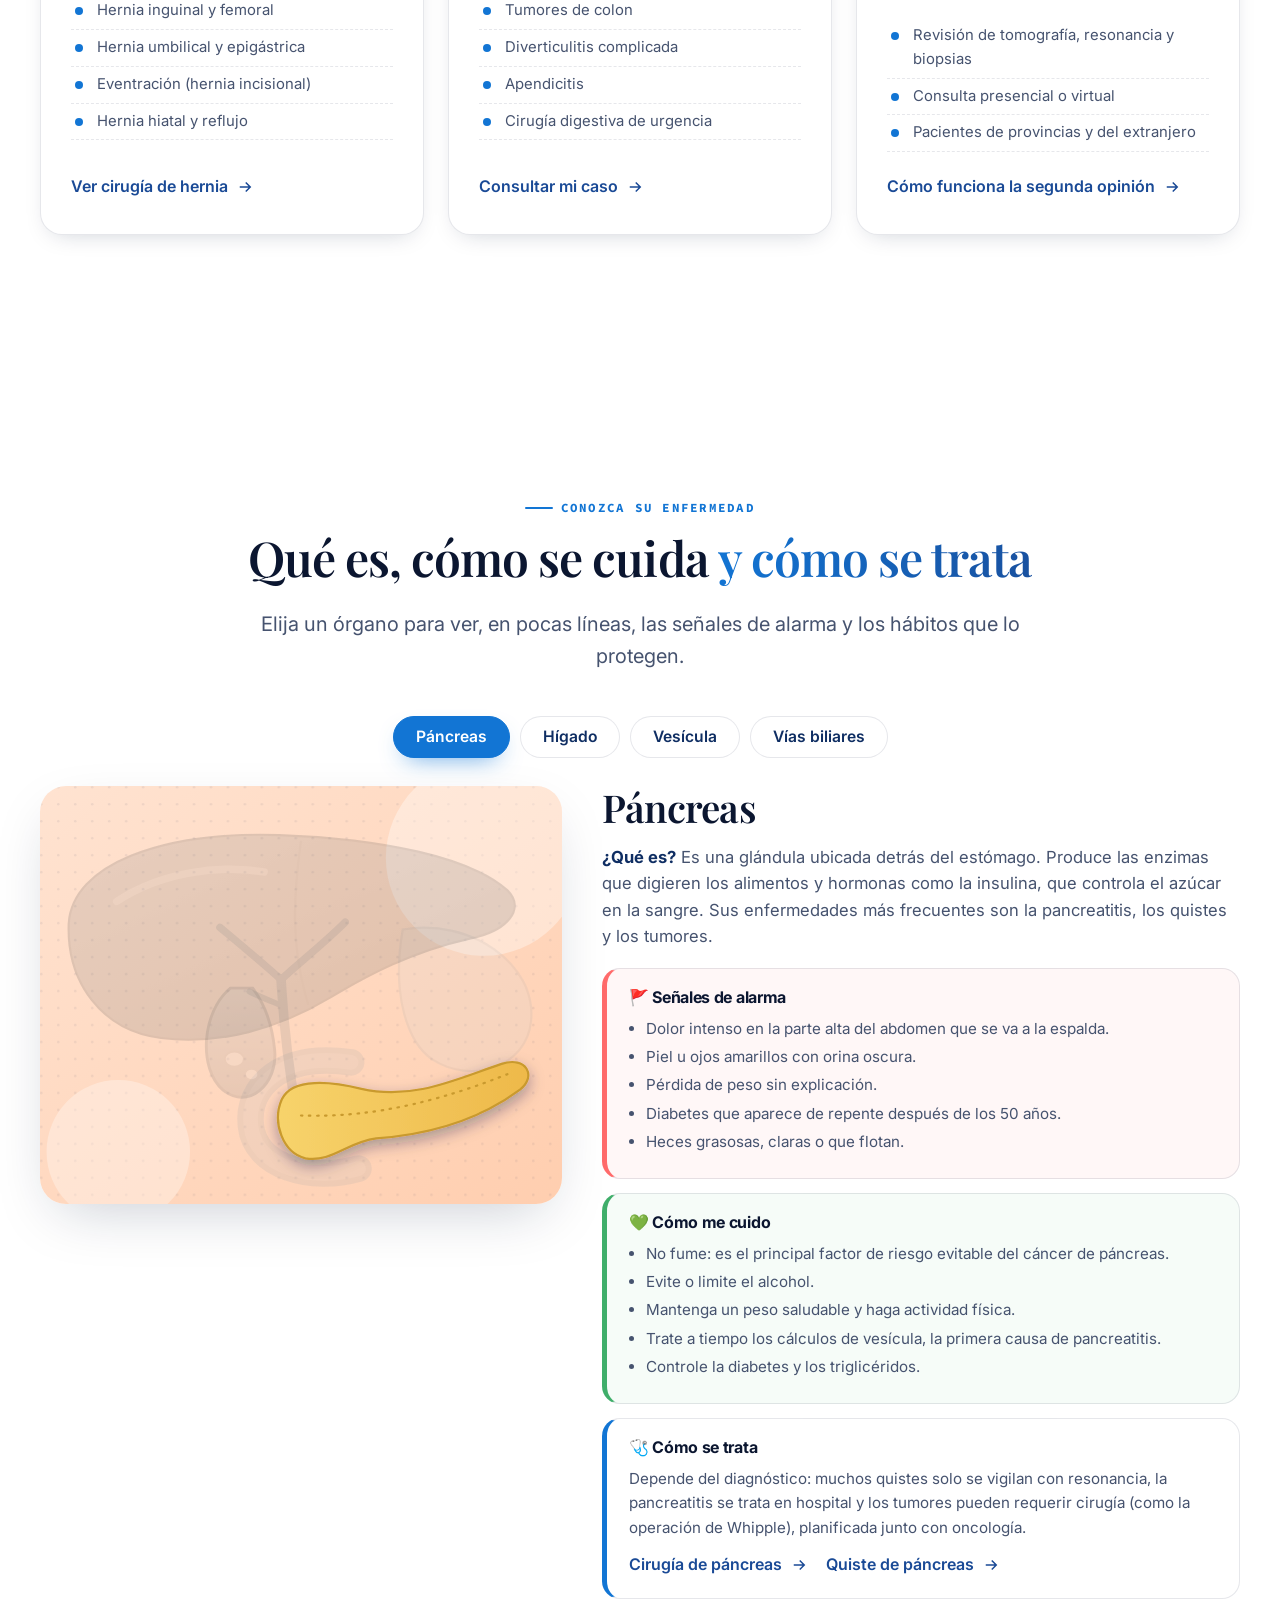
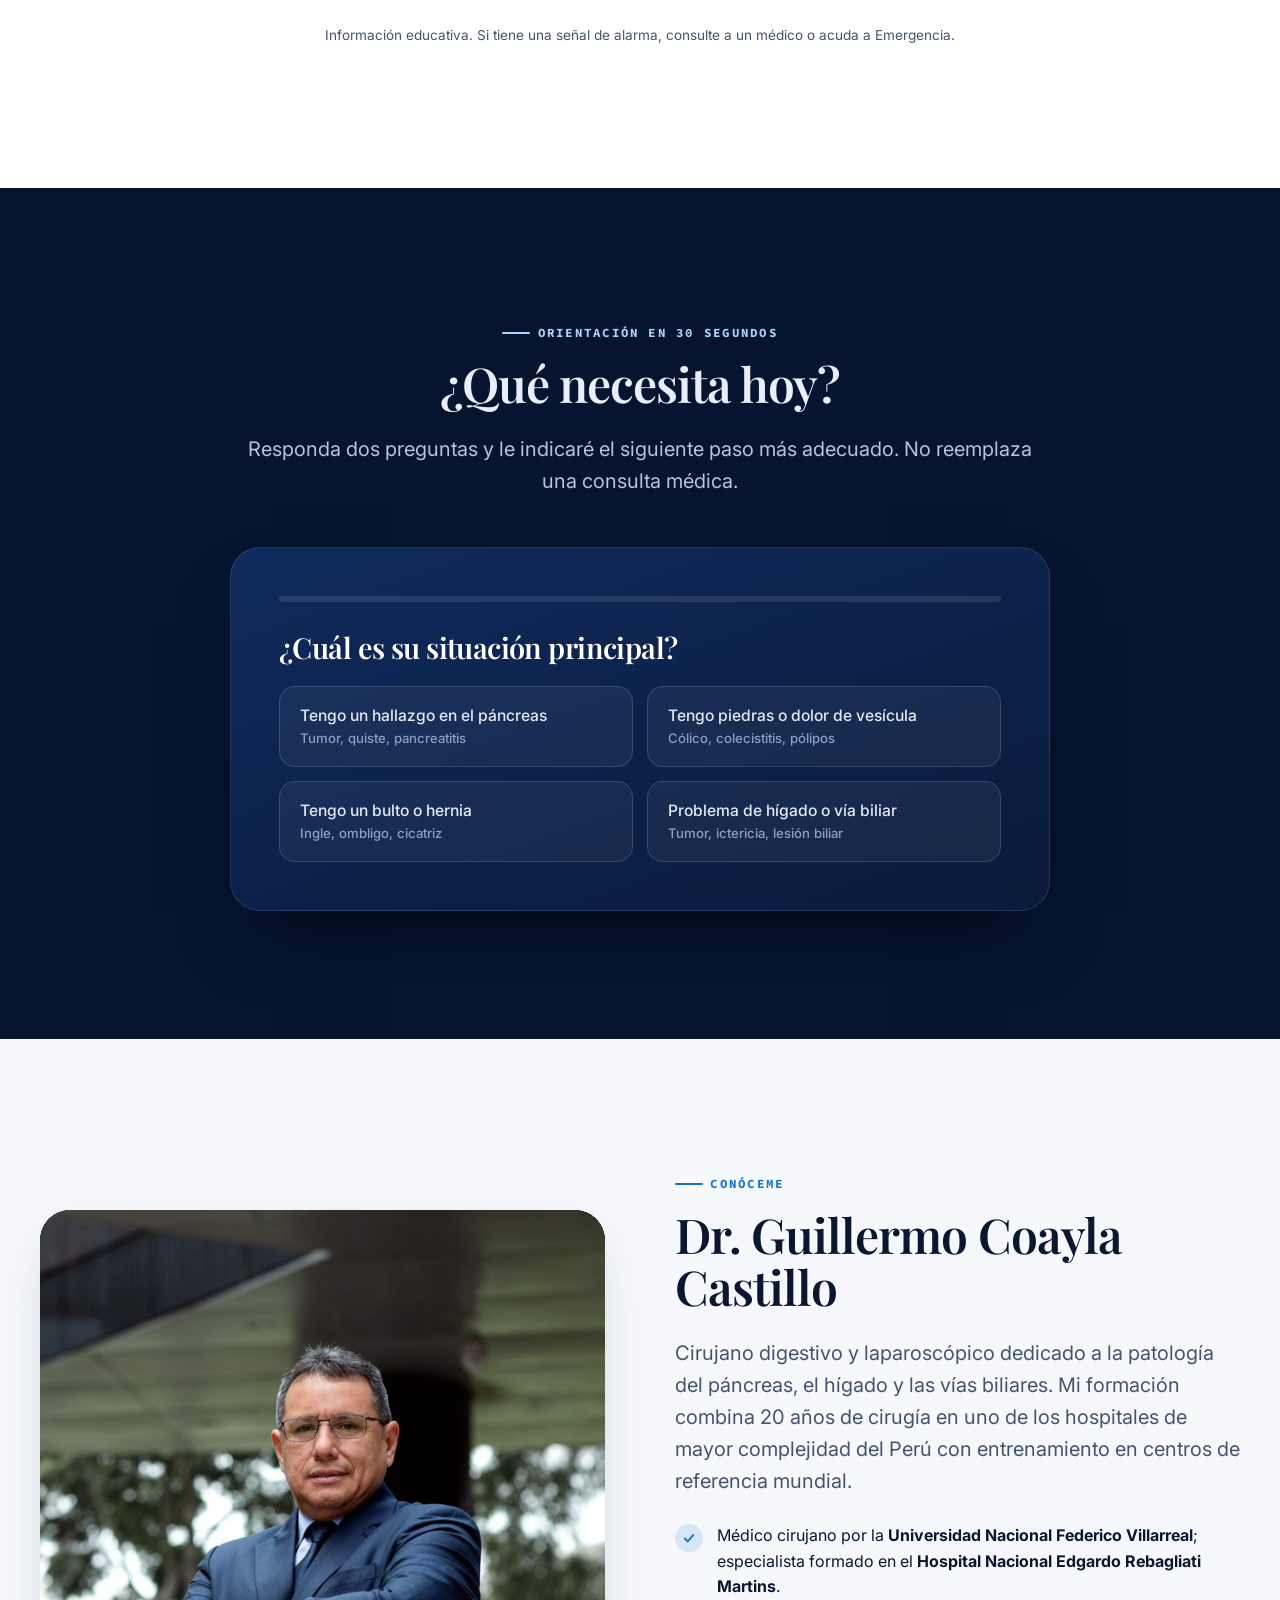
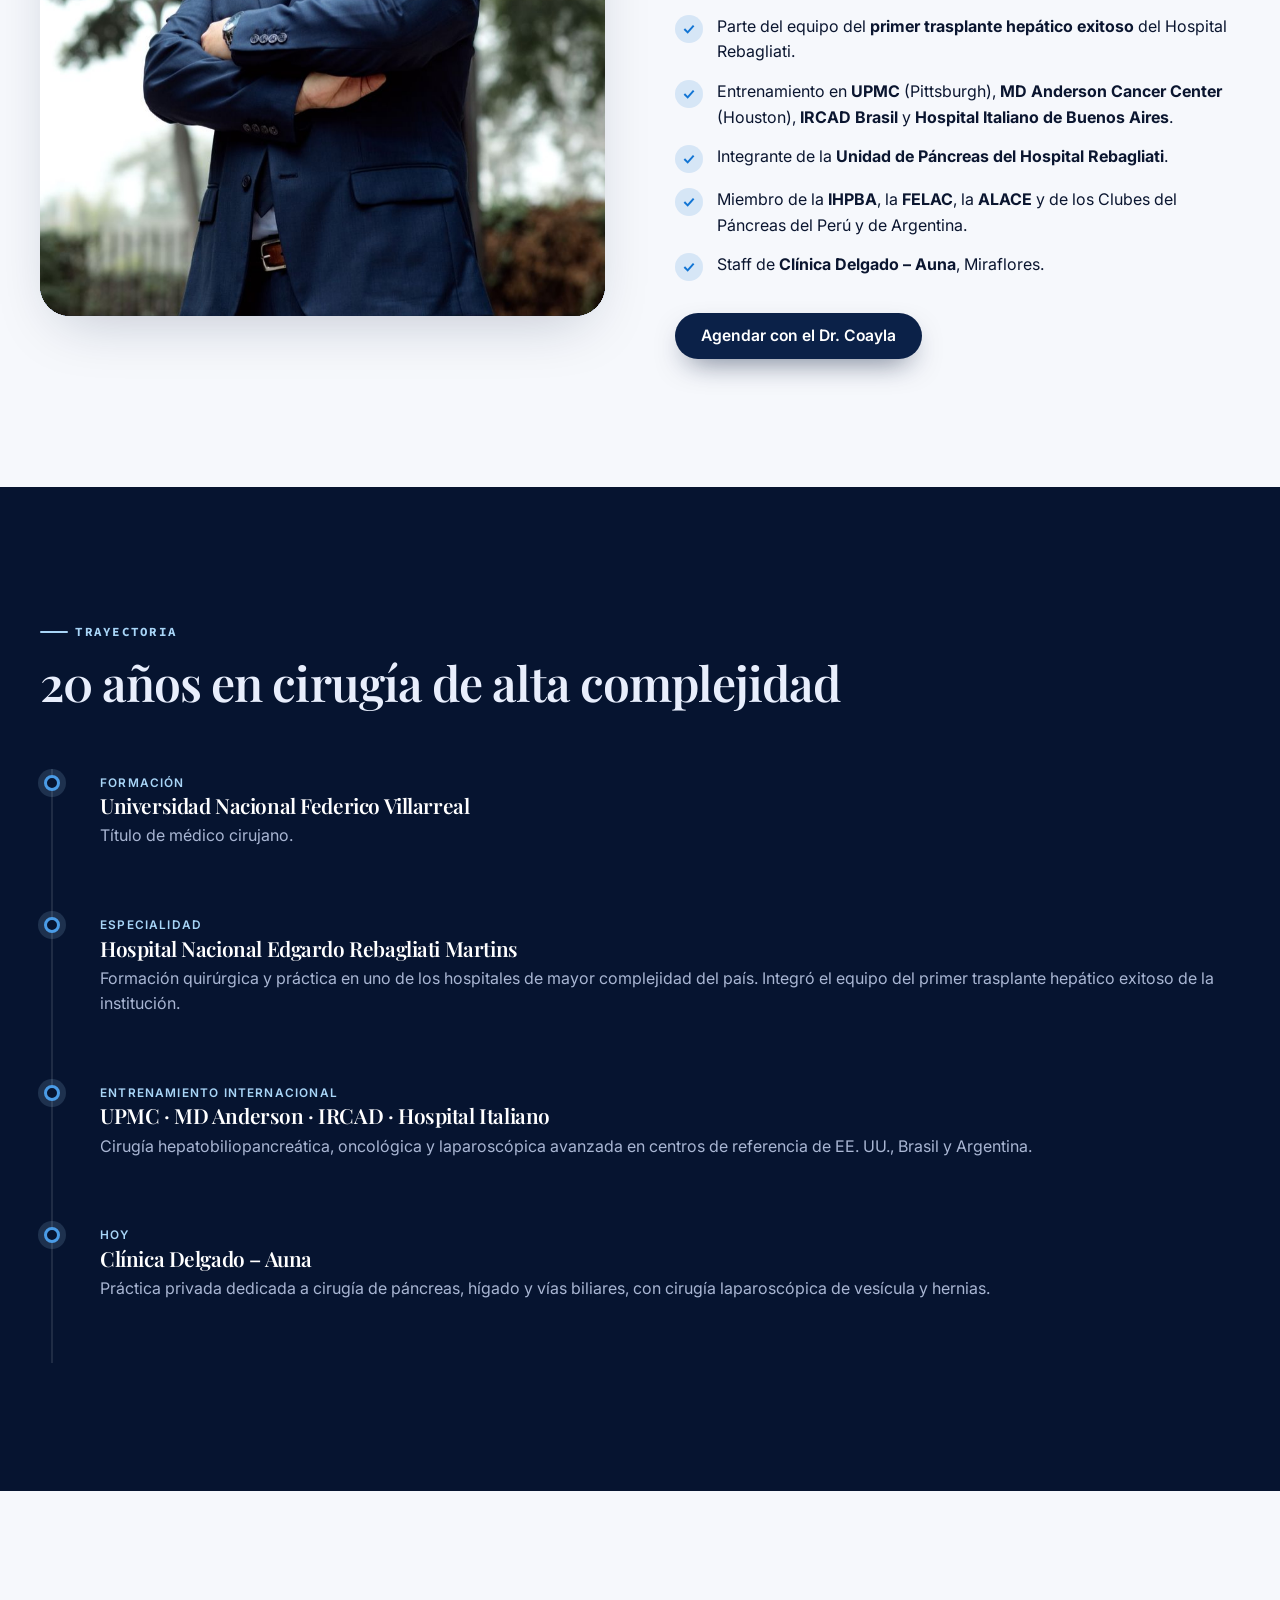
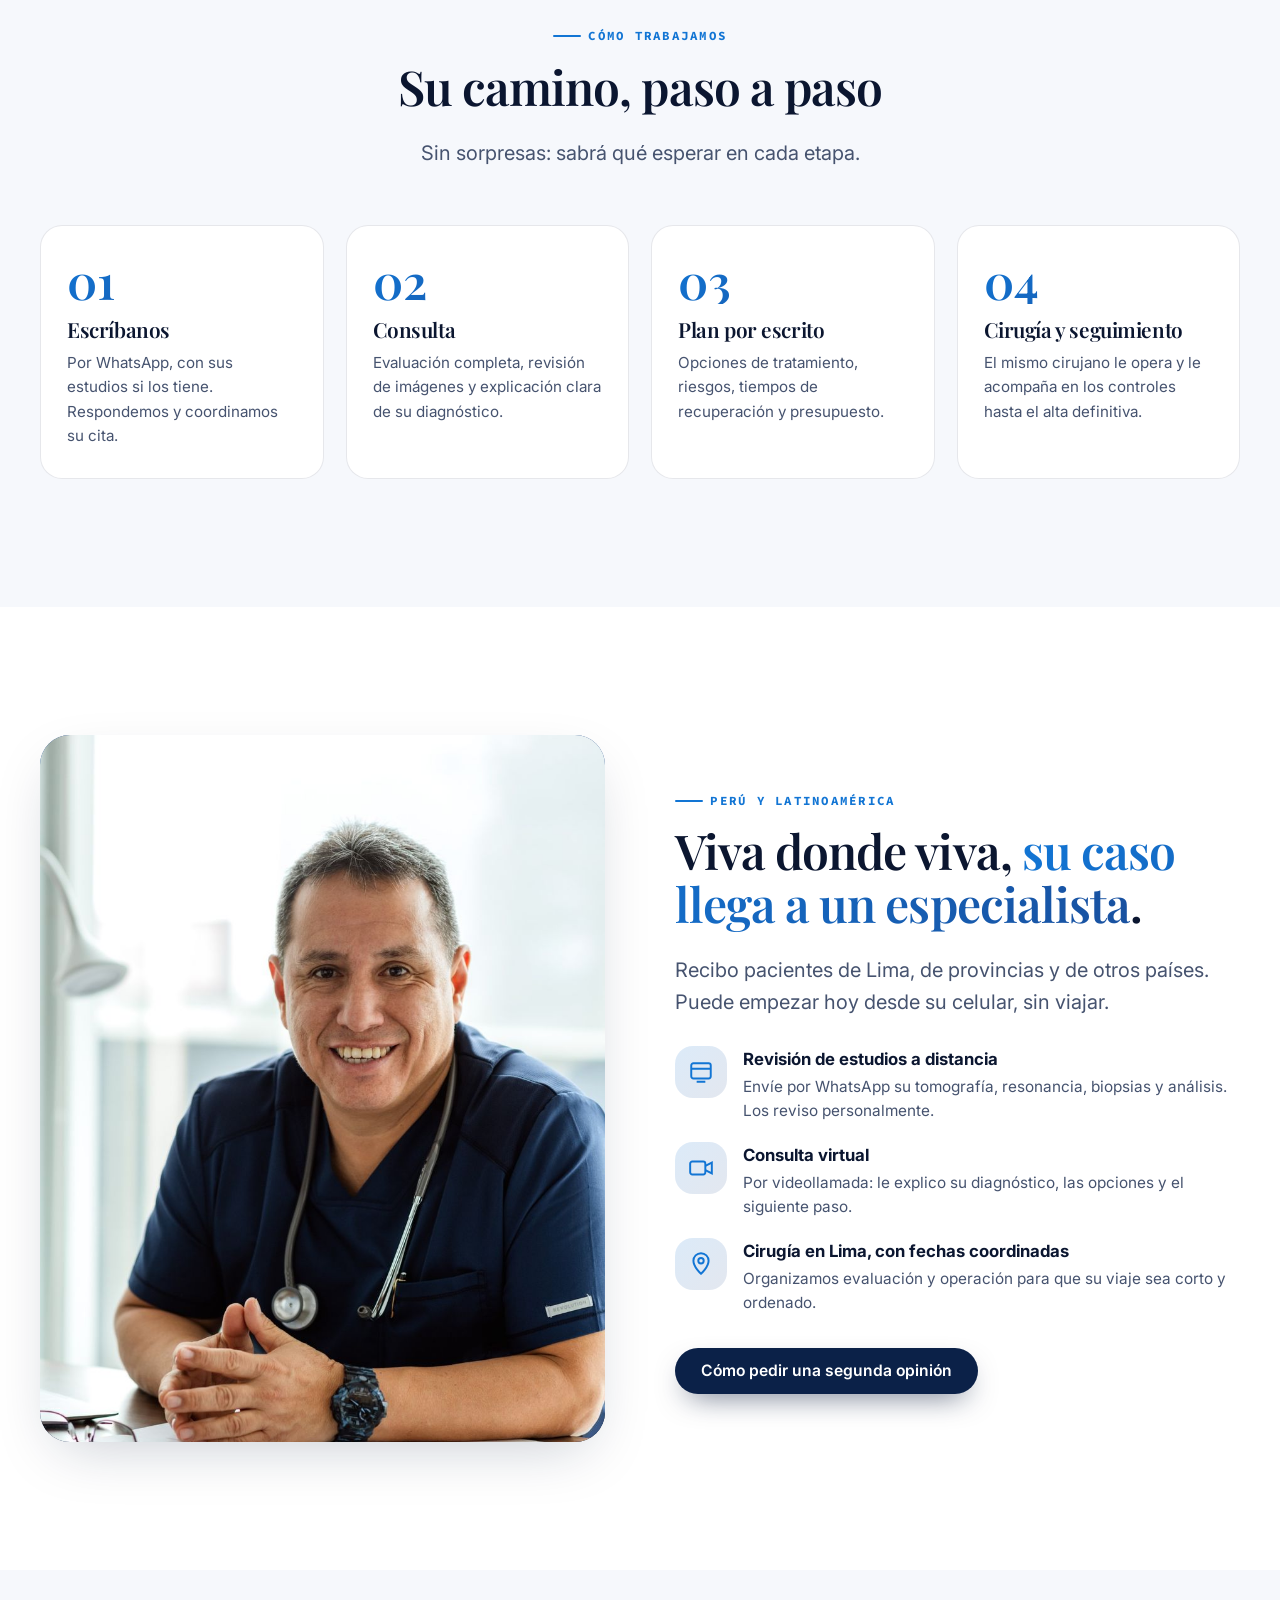
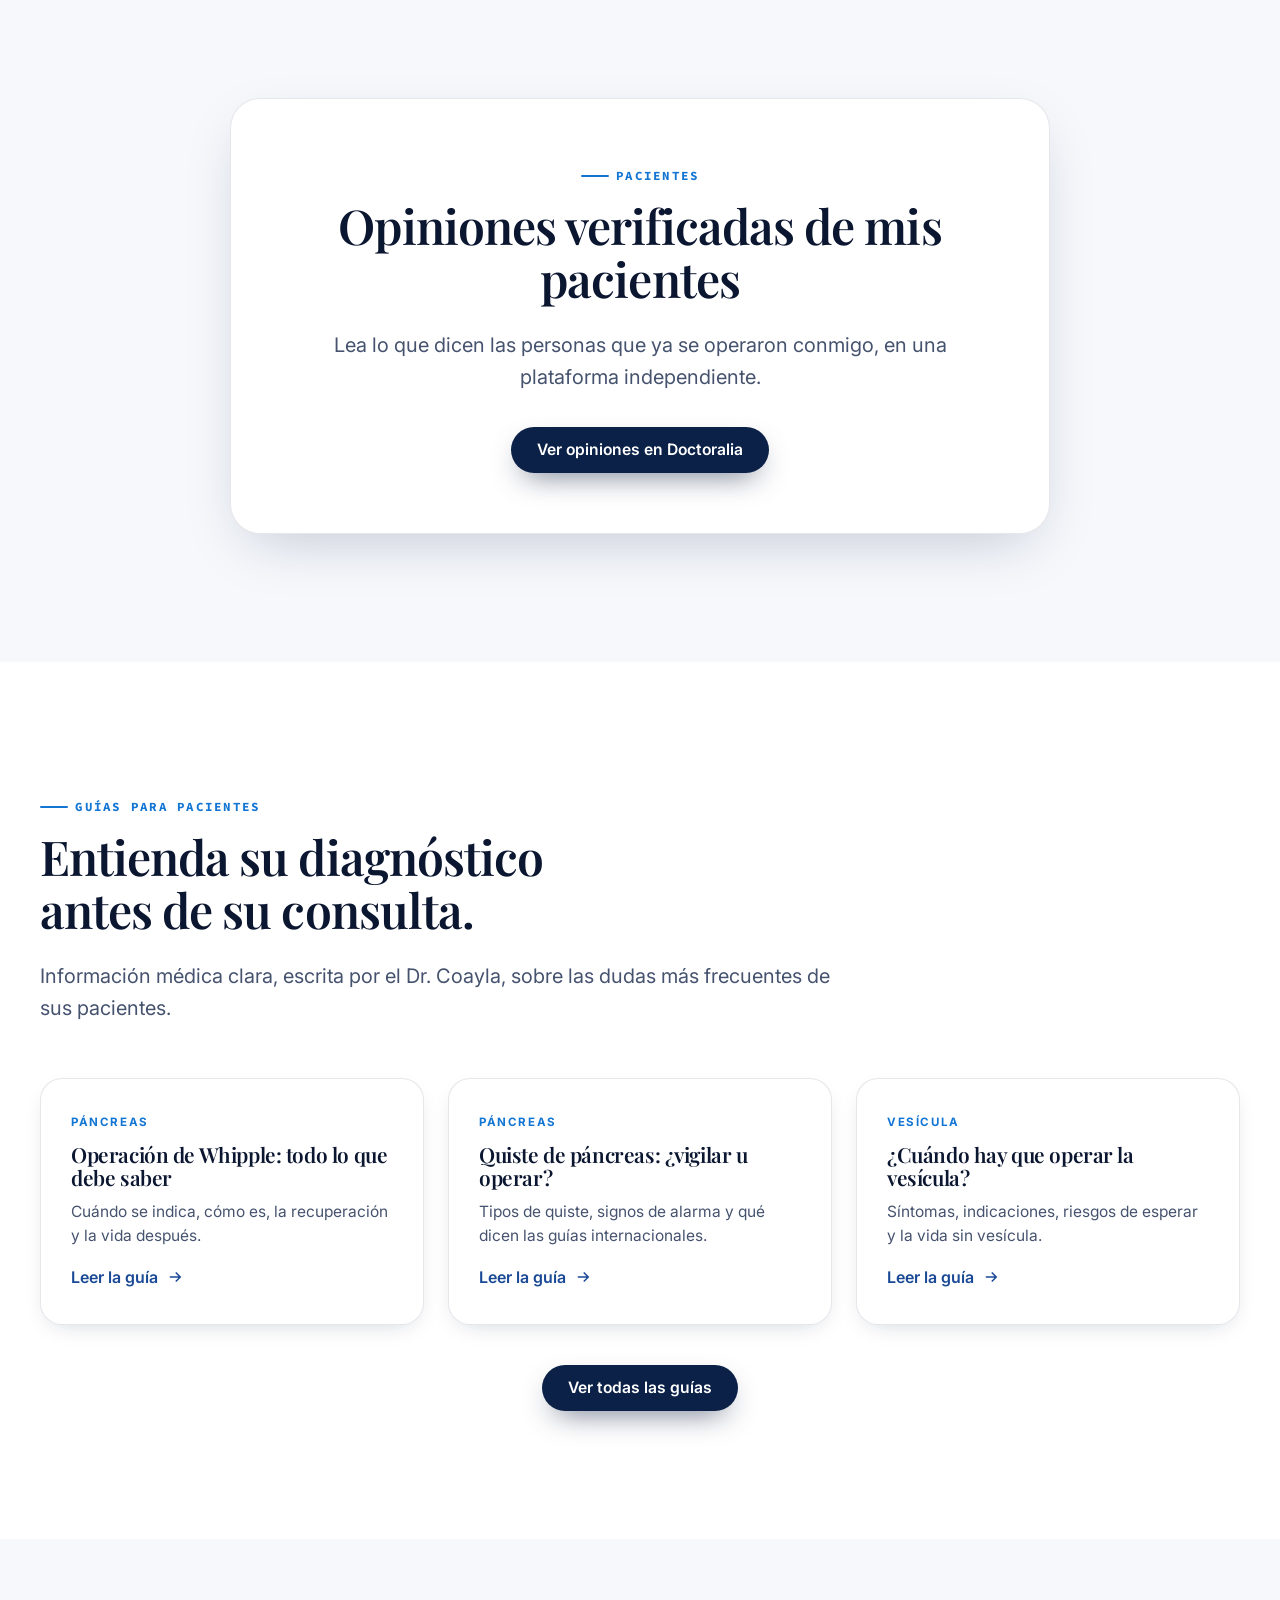
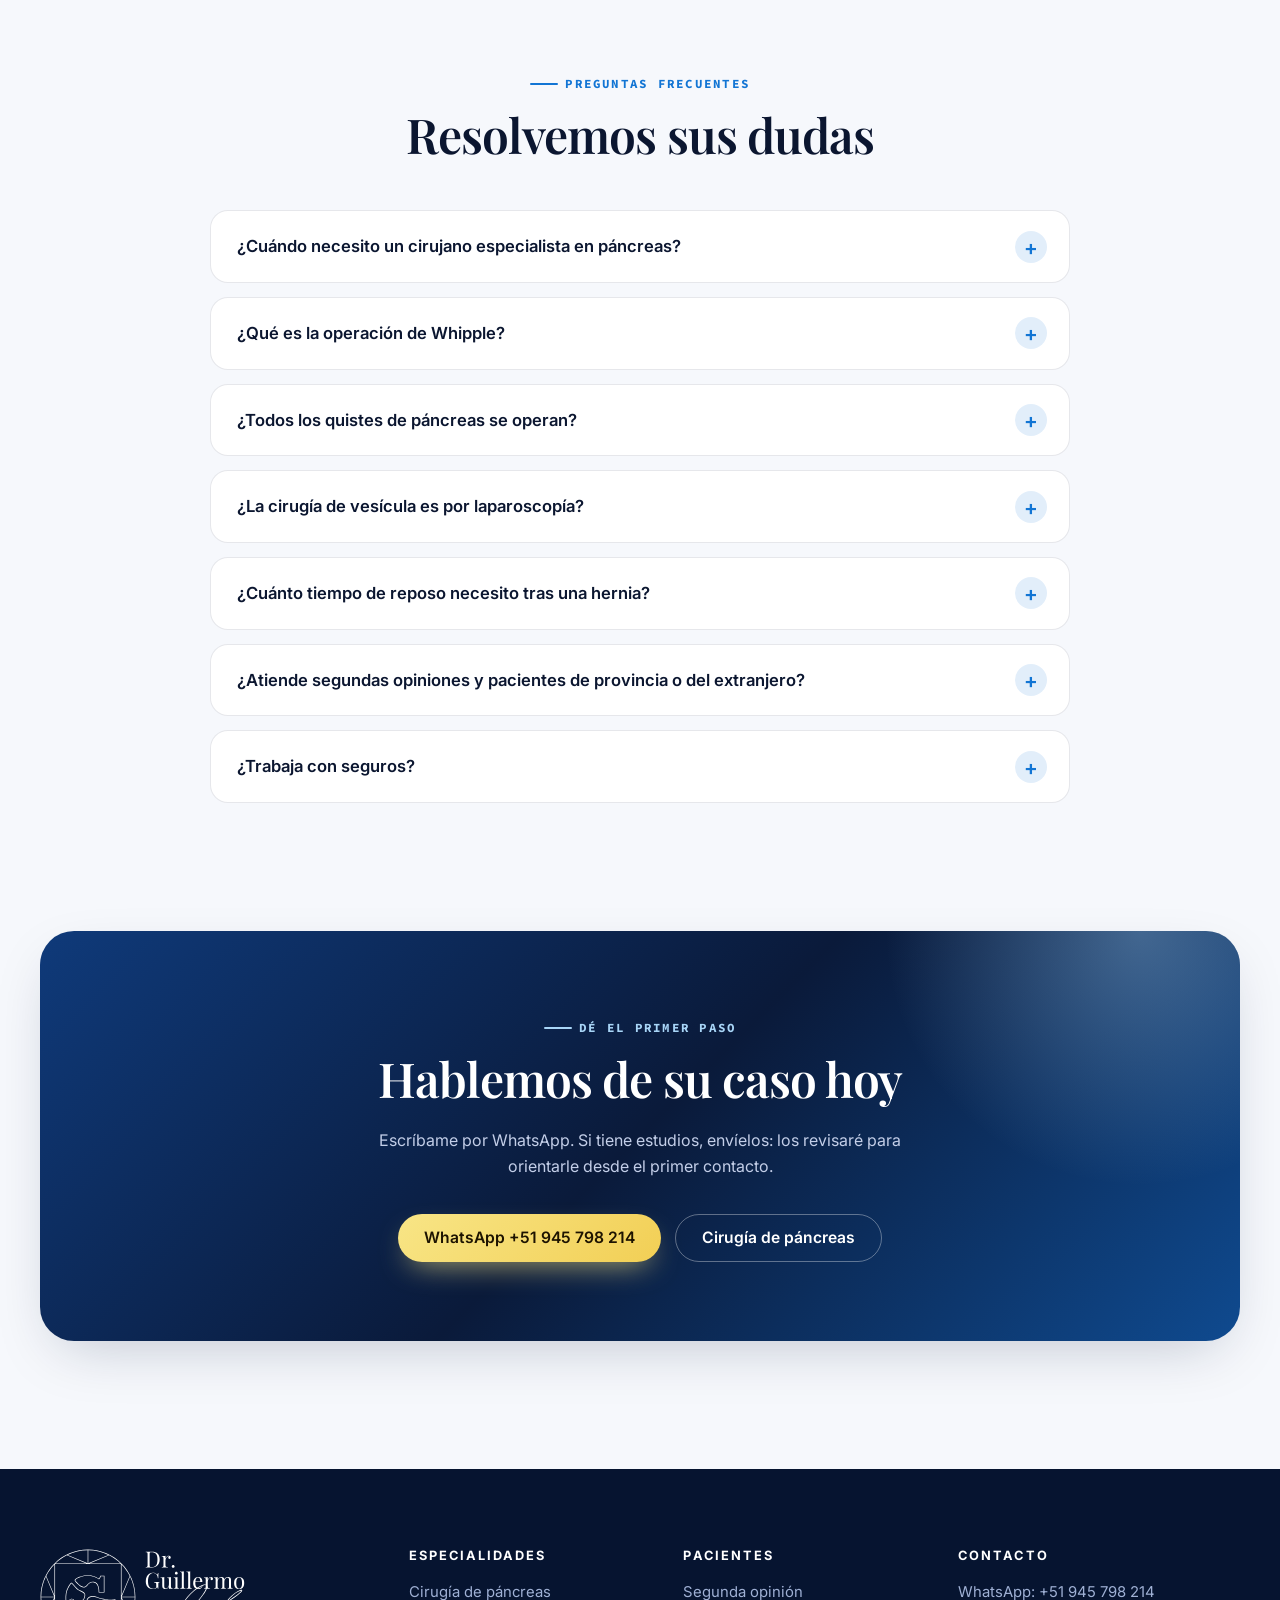
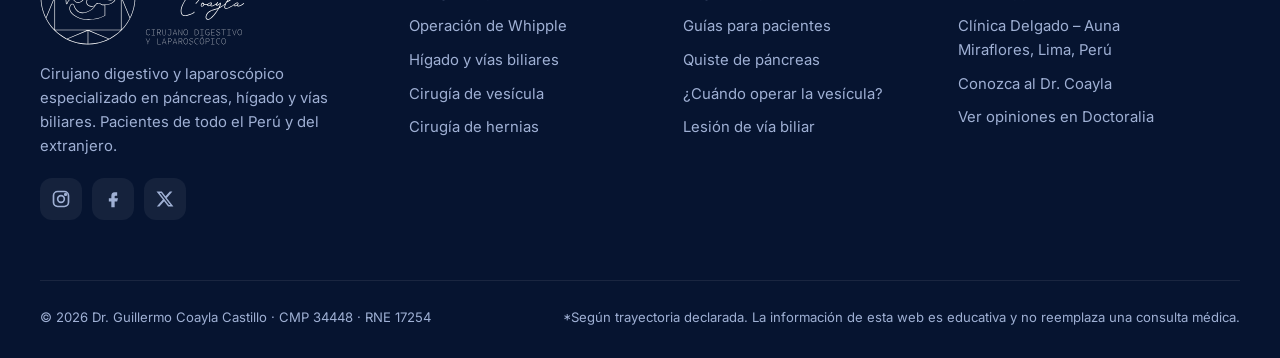
==== commit 6b8b3fcb: "Sección «Conozca su enfermedad» con pestañas e ilustraciones Pestañas de páncreas, hígado, vesícula " ====
--- a/index.html
+++ b/index.html
@@ -521,6 +521,74 @@
   </div>
 </section>
 
+<!-- ================= CONOZCA SU ENFERMEDAD (pestañas) ================= -->
+<section class="section section--alt" id="conozca">
+  <div class="container">
+    <div class="center" data-reveal>
+      <span class="eyebrow">Conozca su enfermedad</span>
+      <h2>Qué es, cómo se cuida <span class="grad-text">y cómo se trata</span></h2>
+      <p class="lead">Elija un órgano para ver, en pocas líneas, las señales de alarma y los hábitos que lo protegen.</p>
+    </div>
+    <div class="organ-tabs" role="tablist" aria-label="Enfermedades">
+      <button class="organ-tab" role="tab" id="tab-pancreas" aria-controls="panel-pancreas" aria-selected="true">Páncreas</button>
+      <button class="organ-tab" role="tab" id="tab-higado" aria-controls="panel-higado" aria-selected="false" tabindex="-1">Hígado</button>
+      <button class="organ-tab" role="tab" id="tab-vesicula" aria-controls="panel-vesicula" aria-selected="false" tabindex="-1">Vesícula</button>
+      <button class="organ-tab" role="tab" id="tab-vias-biliares" aria-controls="panel-vias-biliares" aria-selected="false" tabindex="-1">Vías biliares</button>
+    </div>
+    <div class="organ-panels" data-reveal>
+    <div class="organ-panel" role="tabpanel" id="panel-pancreas" aria-labelledby="tab-pancreas">
+      <figure class="organ-img"><img src="/assets/ilustraciones/pancreas.svg" alt="Ilustración del páncreas, detrás del estómago y junto al duodeno" width="800" height="640" loading="lazy"></figure>
+      <div class="organ-body">
+        <h3>Páncreas</h3>
+        <p class="organ-what"><strong>¿Qué es?</strong> Es una glándula ubicada detrás del estómago. Produce las enzimas que digieren los alimentos y hormonas como la insulina, que controla el azúcar en la sangre. Sus enfermedades más frecuentes son la pancreatitis, los quistes y los tumores.</p>
+        <div class="organ-cards">
+          <div class="organ-card organ-card--alarm"><h4><span aria-hidden="true">🚩</span> Señales de alarma</h4><ul><li>Dolor intenso en la parte alta del abdomen que se va a la espalda.</li><li>Piel u ojos amarillos con orina oscura.</li><li>Pérdida de peso sin explicación.</li><li>Diabetes que aparece de repente después de los 50 años.</li><li>Heces grasosas, claras o que flotan.</li></ul></div>
+          <div class="organ-card organ-card--care"><h4><span aria-hidden="true">💚</span> Cómo me cuido</h4><ul><li>No fume: es el principal factor de riesgo evitable del cáncer de páncreas.</li><li>Evite o limite el alcohol.</li><li>Mantenga un peso saludable y haga actividad física.</li><li>Trate a tiempo los cálculos de vesícula, la primera causa de pancreatitis.</li><li>Controle la diabetes y los triglicéridos.</li></ul></div>
+          <div class="organ-card organ-card--treat"><h4><span aria-hidden="true">🩺</span> Cómo se trata</h4><p>Depende del diagnóstico: muchos quistes solo se vigilan con resonancia, la pancreatitis se trata en hospital y los tumores pueden requerir cirugía (como la operación de Whipple), planificada junto con oncología.</p><div class="organ-links"><a class="card__link" href="/pancreas">Cirugía de páncreas <svg viewBox="0 0 24 24" fill="none" stroke="currentColor" stroke-width="2"><path d="M5 12h14M13 6l6 6-6 6"/></svg></a><a class="card__link" href="/quiste-de-pancreas">Quiste de páncreas <svg viewBox="0 0 24 24" fill="none" stroke="currentColor" stroke-width="2"><path d="M5 12h14M13 6l6 6-6 6"/></svg></a></div></div>
+        </div>
+      </div>
+    </div>
+    <div class="organ-panel" role="tabpanel" id="panel-higado" aria-labelledby="tab-higado">
+      <figure class="organ-img"><img src="/assets/ilustraciones/higado.svg" alt="Ilustración del hígado" width="800" height="640" loading="lazy"></figure>
+      <div class="organ-body">
+        <h3>Hígado</h3>
+        <p class="organ-what"><strong>¿Qué es?</strong> Es el órgano más grande del abdomen. Filtra toxinas, produce la bilis y proteínas esenciales, y almacena energía. Es el único órgano capaz de regenerarse. Puede afectarse por hígado graso, tumores, metástasis o quiste hidatídico.</p>
+        <div class="organ-cards">
+          <div class="organ-card organ-card--alarm"><h4><span aria-hidden="true">🚩</span> Señales de alarma</h4><ul><li>Piel u ojos amarillos.</li><li>Hinchazón del abdomen o de las piernas.</li><li>Dolor o bulto debajo de las costillas derechas.</li><li>Vómitos con sangre o heces negras: es una urgencia.</li><li>Cansancio intenso y pérdida de peso sin causa.</li></ul></div>
+          <div class="organ-card organ-card--care"><h4><span aria-hidden="true">💚</span> Cómo me cuido</h4><ul><li>Limite el alcohol.</li><li>Mantenga un peso saludable: el hígado graso es cada vez más frecuente.</li><li>Vacúnese contra la hepatitis B.</li><li>No se automedique: el exceso de paracetamol, hierbas o suplementos puede dañarlo.</li><li>Lave bien las verduras y no dé vísceras crudas a los perros, para prevenir la hidatidosis.</li></ul></div>
+          <div class="organ-card organ-card--treat"><h4><span aria-hidden="true">🩺</span> Cómo se trata</h4><p>Muchos hallazgos benignos solo se vigilan. Los tumores, las metástasis y el quiste hidatídico pueden requerir cirugía: se extirpa la parte enferma y el hígado sano se regenera.</p><div class="organ-links"><a class="card__link" href="/higado-vias-biliares">Cirugía de hígado <svg viewBox="0 0 24 24" fill="none" stroke="currentColor" stroke-width="2"><path d="M5 12h14M13 6l6 6-6 6"/></svg></a></div></div>
+        </div>
+      </div>
+    </div>
+    <div class="organ-panel" role="tabpanel" id="panel-vesicula" aria-labelledby="tab-vesicula">
+      <figure class="organ-img"><img src="/assets/ilustraciones/vesicula.svg" alt="Ilustración de la vesícula biliar con cálculos, debajo del hígado" width="800" height="640" loading="lazy"></figure>
+      <div class="organ-body">
+        <h3>Vesícula</h3>
+        <p class="organ-what"><strong>¿Qué es?</strong> Es una pequeña bolsa debajo del hígado que guarda la bilis y la libera al comer. Los cálculos (piedras) son muy frecuentes, sobre todo en mujeres, después de embarazos y en personas con sobrepeso.</p>
+        <div class="organ-cards">
+          <div class="organ-card organ-card--alarm"><h4><span aria-hidden="true">🚩</span> Señales de alarma</h4><ul><li>Dolor en la parte alta derecha del abdomen después de comer, que dura horas.</li><li>Dolor con fiebre: puede ser una colecistitis.</li><li>Piel u ojos amarillos.</li><li>Vómitos que no ceden.</li></ul></div>
+          <div class="organ-card organ-card--care"><h4><span aria-hidden="true">💚</span> Cómo me cuido</h4><ul><li>Mantenga un peso saludable y evite las dietas extremas: bajar de peso muy rápido favorece los cálculos.</li><li>No se salte comidas.</li><li>Coma más fibra, frutas y verduras, y menos frituras.</li><li>Haga actividad física con regularidad.</li></ul></div>
+          <div class="organ-card organ-card--treat"><h4><span aria-hidden="true">🩺</span> Cómo se trata</h4><p>Cuando los cálculos dan síntomas, el tratamiento es la colecistectomía laparoscópica: se retira la vesícula por pequeñas incisiones y la mayoría de pacientes se va de alta en unas 24 horas.</p><div class="organ-links"><a class="card__link" href="/vesicula">Cirugía de vesícula <svg viewBox="0 0 24 24" fill="none" stroke="currentColor" stroke-width="2"><path d="M5 12h14M13 6l6 6-6 6"/></svg></a><a class="card__link" href="/cuando-operar-la-vesicula">¿Cuándo operar? <svg viewBox="0 0 24 24" fill="none" stroke="currentColor" stroke-width="2"><path d="M5 12h14M13 6l6 6-6 6"/></svg></a></div></div>
+        </div>
+      </div>
+    </div>
+    <div class="organ-panel" role="tabpanel" id="panel-vias-biliares" aria-labelledby="tab-vias-biliares">
+      <figure class="organ-img"><img src="/assets/ilustraciones/vias-biliares.svg" alt="Ilustración de las vías biliares, que llevan la bilis del hígado al intestino" width="800" height="640" loading="lazy"></figure>
+      <div class="organ-body">
+        <h3>Vías biliares</h3>
+        <p class="organ-what"><strong>¿Qué es?</strong> Son los conductos que llevan la bilis del hígado y la vesícula al intestino. Pueden obstruirse por cálculos, estrecheces o tumores, o lesionarse durante una cirugía de vesícula.</p>
+        <div class="organ-cards">
+          <div class="organ-card organ-card--alarm"><h4><span aria-hidden="true">🚩</span> Señales de alarma</h4><ul><li>Piel u ojos amarillos, orina oscura (color té) y heces claras.</li><li>Picazón en todo el cuerpo.</li><li>Fiebre con escalofríos y piel amarilla: puede ser una colangitis, una urgencia.</li><li>Dolor que no mejora después de una operación de vesícula.</li></ul></div>
+          <div class="organ-card organ-card--care"><h4><span aria-hidden="true">💚</span> Cómo me cuido</h4><ul><li>Trate a tiempo los cálculos de vesícula, antes de que pasen al colédoco.</li><li>Opérese con un cirujano con experiencia en vías biliares.</li><li>Consulte pronto si nota la piel amarilla.</li><li>Cumpla sus controles después de una cirugía biliar.</li></ul></div>
+          <div class="organ-card organ-card--treat"><h4><span aria-hidden="true">🩺</span> Cómo se trata</h4><p>Los cálculos del colédoco suelen extraerse por endoscopía (CPRE). Las lesiones y los tumores pueden requerir cirugía de reconstrucción de la vía biliar, realizada por un cirujano hepatobiliar.</p><div class="organ-links"><a class="card__link" href="/higado-vias-biliares">Cirugía de vías biliares <svg viewBox="0 0 24 24" fill="none" stroke="currentColor" stroke-width="2"><path d="M5 12h14M13 6l6 6-6 6"/></svg></a><a class="card__link" href="/lesion-de-via-biliar">Lesión de vía biliar <svg viewBox="0 0 24 24" fill="none" stroke="currentColor" stroke-width="2"><path d="M5 12h14M13 6l6 6-6 6"/></svg></a></div></div>
+        </div>
+      </div>
+    </div>
+    </div>
+    <p class="organ-note">Información educativa. Si tiene una señal de alarma, consulte a un médico o acuda a Emergencia.</p>
+  </div>
+</section>
+
 <!-- ================= QUIZ / ORIENTACIÓN ================= -->
 <section class="section section--dark" id="orientacion">
   <div class="container">
--- a/assets/styles.css
+++ b/assets/styles.css
@@ -551,3 +551,34 @@
   .hero__inner > .hero__visual { order: -1; max-width: 300px; margin: 0 auto 10px; }
   .float-card--3 { display: none; }
 }
+
+/* ---------- Conozca su enfermedad (pestañas) ---------- */
+.organ-tabs { display: flex; gap: 10px; justify-content: center; flex-wrap: wrap; margin: 44px 0 28px; }
+.organ-tab { padding: 12px 22px; border-radius: 999px; border: 1px solid var(--line); background: var(--card); cursor: pointer;
+  font: 600 .98rem/1 var(--font-body); color: var(--navy-800); transition: background .3s, color .3s, box-shadow .3s; }
+.organ-tab:hover { border-color: var(--teal-500); }
+.organ-tab[aria-selected="true"] { background: var(--teal-500); color: #fff; border-color: var(--teal-500); box-shadow: 0 10px 24px -12px rgba(18,117,212,.8); }
+.organ-panel { display: grid; grid-template-columns: minmax(0, .9fr) minmax(0, 1.1fr); gap: 40px; align-items: start; animation: fadeUp .5s var(--ease) both; }
+.organ-panel[hidden] { display: none; }
+.organ-img { margin: 0; position: sticky; top: 100px; border-radius: 26px; overflow: hidden; box-shadow: var(--shadow); }
+.organ-img img { width: 100%; height: auto; }
+.organ-body h3 { font-size: clamp(1.8rem, 3vw, 2.4rem); margin-bottom: .4em; }
+.organ-what { color: var(--ink-soft); font-size: 1.04rem; }
+.organ-what strong { color: var(--navy-800); }
+.organ-cards { display: grid; gap: 14px; margin-top: 18px; }
+.organ-card { padding: 20px 22px; border-radius: 18px; background: var(--card); border: 1px solid var(--line); }
+.organ-card h4 { font-family: var(--font-body); font-size: 1rem; margin: 0 0 10px; }
+.organ-card ul { margin: 0; padding-left: 1.1em; color: var(--ink-soft); font-size: .95rem; }
+.organ-card li { margin-bottom: 4px; }
+.organ-card p { margin: 0; color: var(--ink-soft); font-size: .95rem; }
+.organ-card--alarm { border-left: 5px solid var(--rose-400); background: #fff7f7; }
+.organ-card--care { border-left: 5px solid #3fae6a; background: #f6fcf8; }
+.organ-card--treat { border-left: 5px solid var(--teal-500); }
+.organ-links { display: flex; flex-wrap: wrap; gap: 18px; margin-top: 12px; }
+.organ-note { text-align: center; color: var(--ink-soft); font-size: .85rem; margin-top: 26px; }
+@media (max-width: 900px) {
+  .organ-panel { grid-template-columns: 1fr; gap: 22px; }
+  .organ-img { position: static; max-width: 520px; width: 100%; margin: 0 auto; }
+  .organ-tabs { flex-wrap: nowrap; overflow-x: auto; justify-content: flex-start; padding-bottom: 6px; scrollbar-width: none; }
+  .organ-tab { flex: none; }
+}
